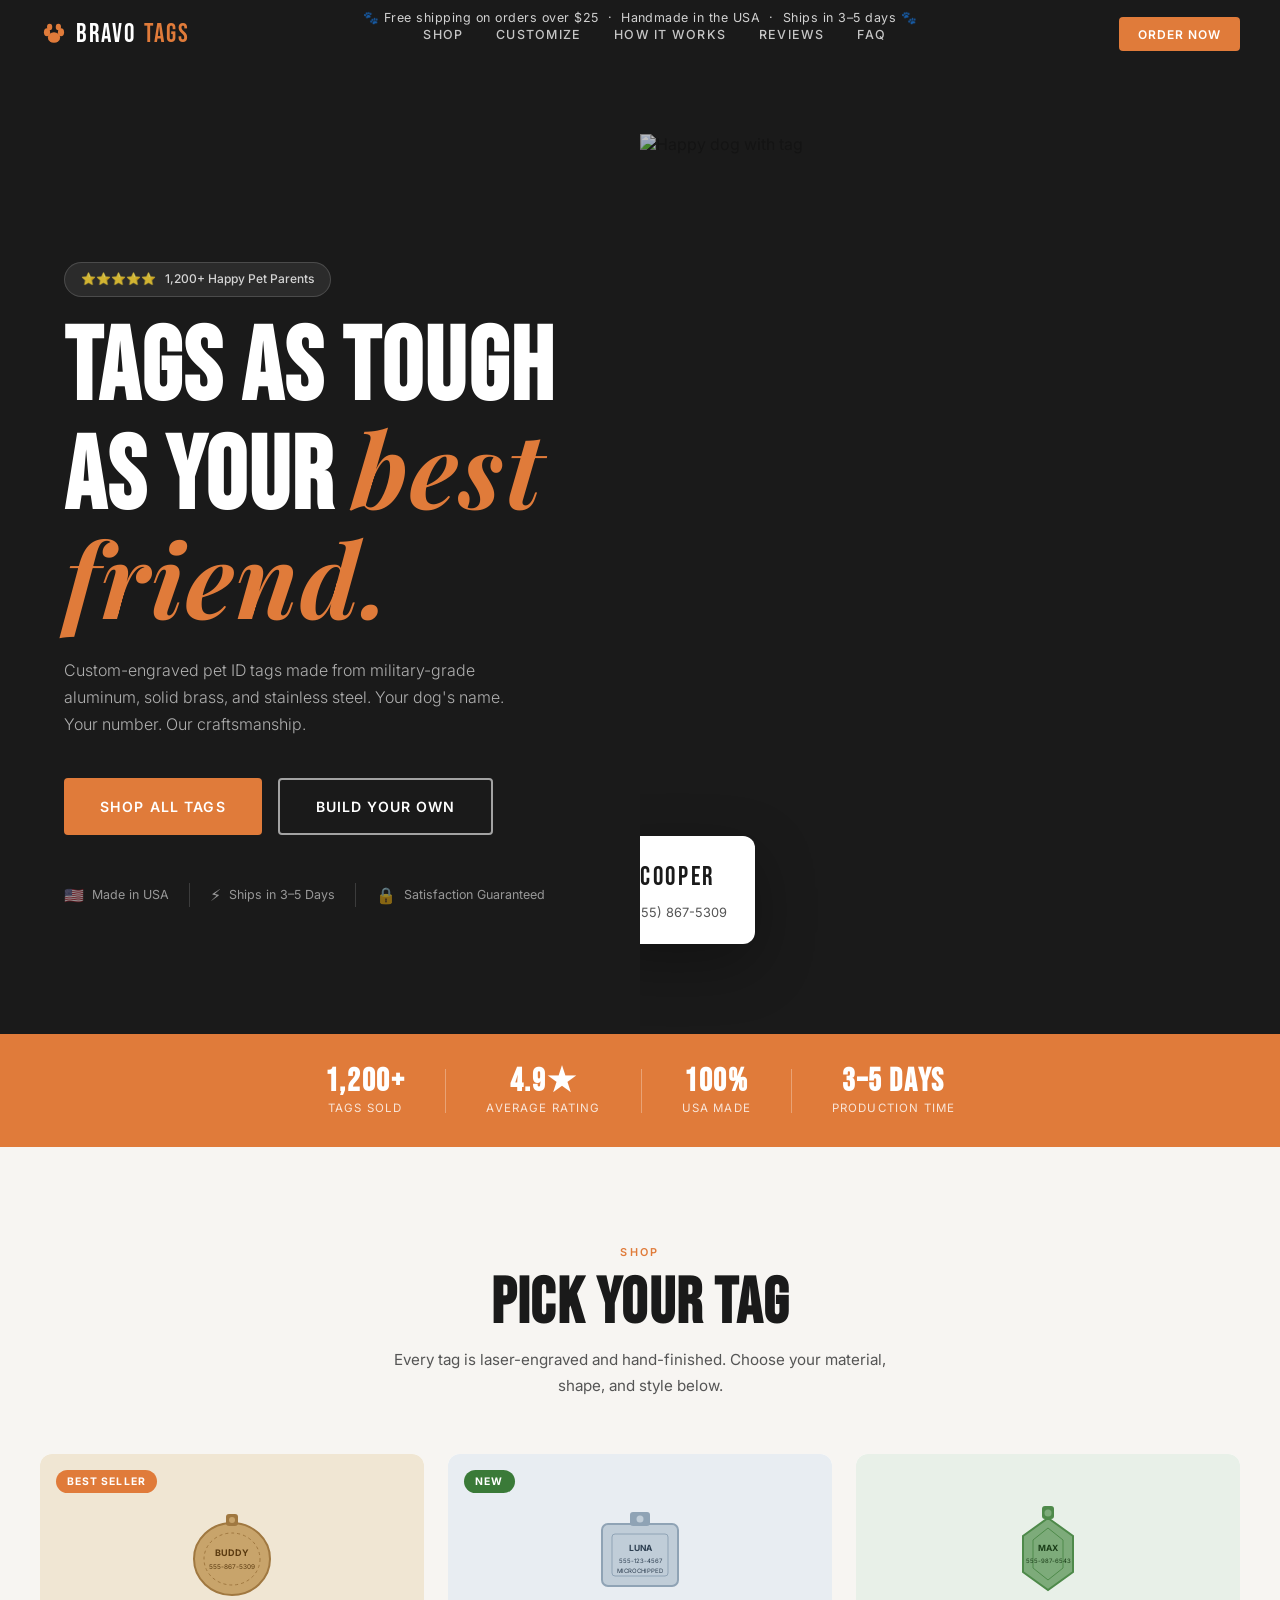
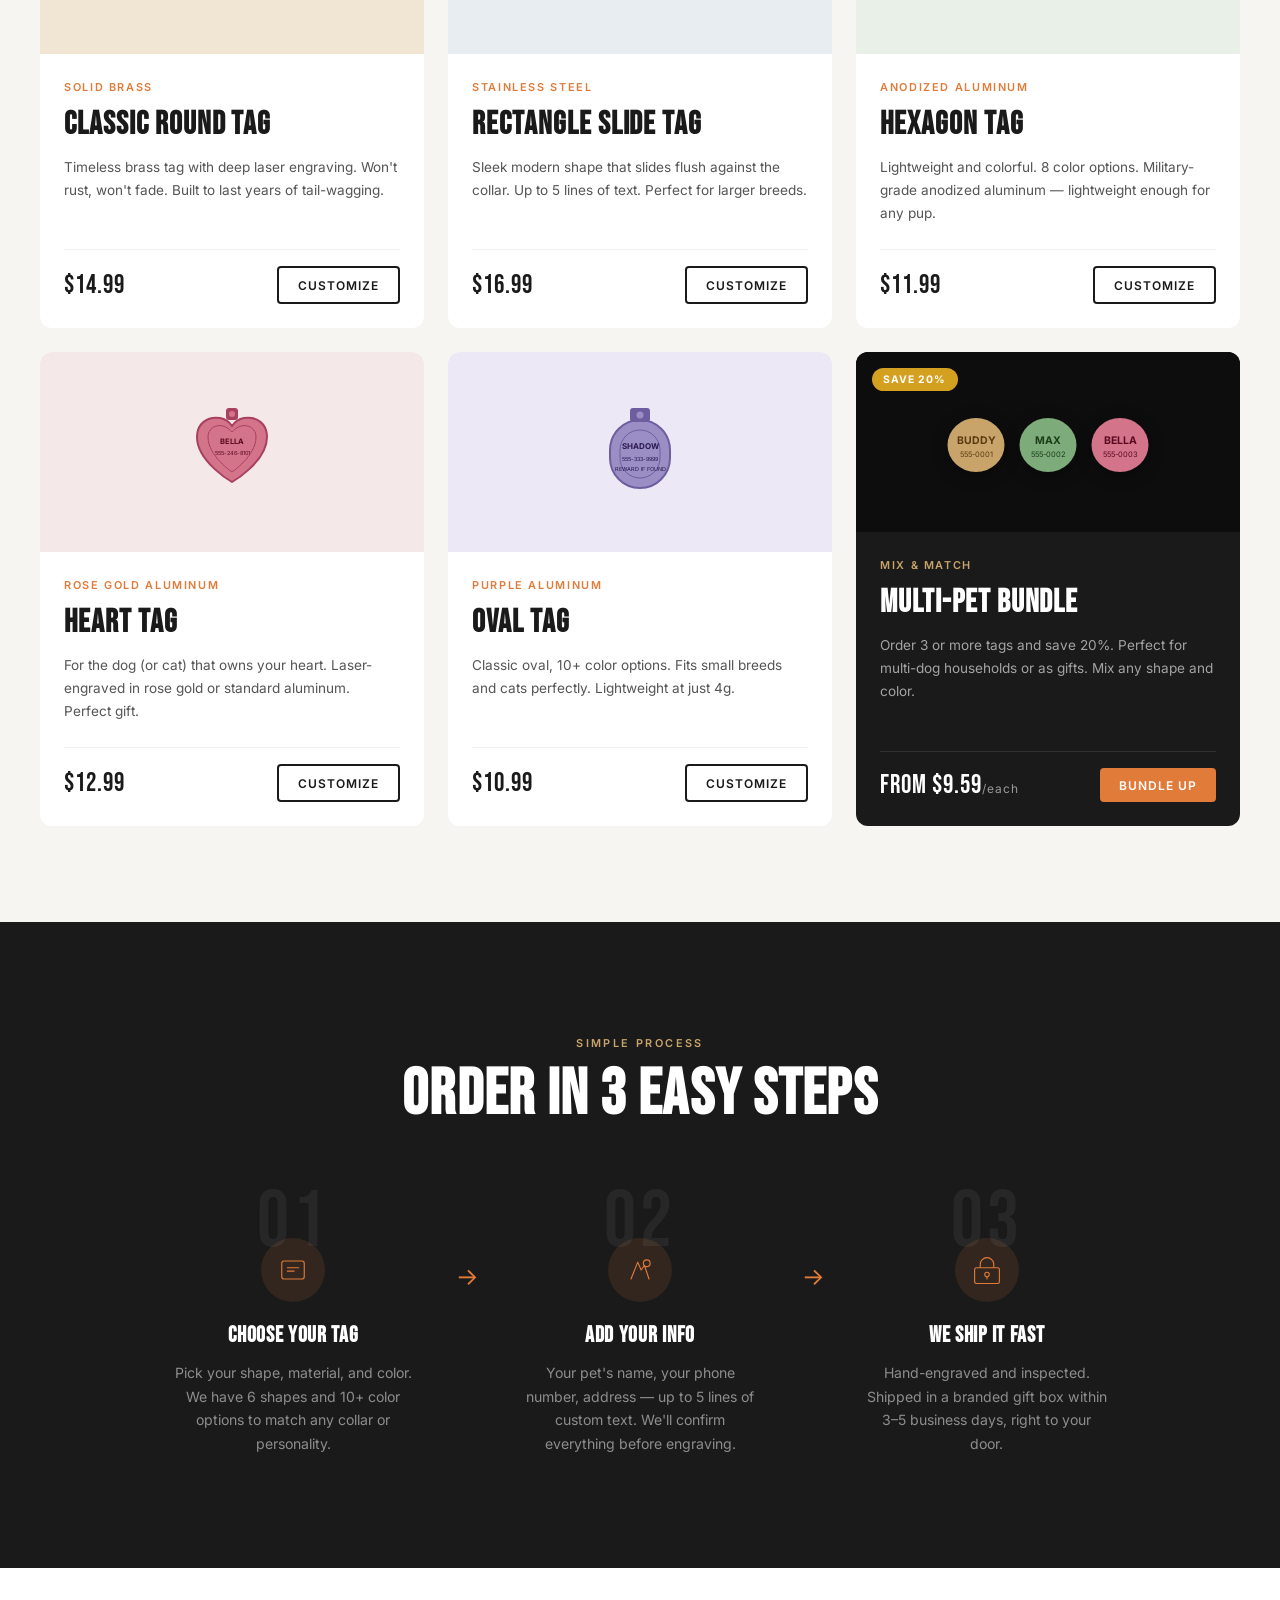
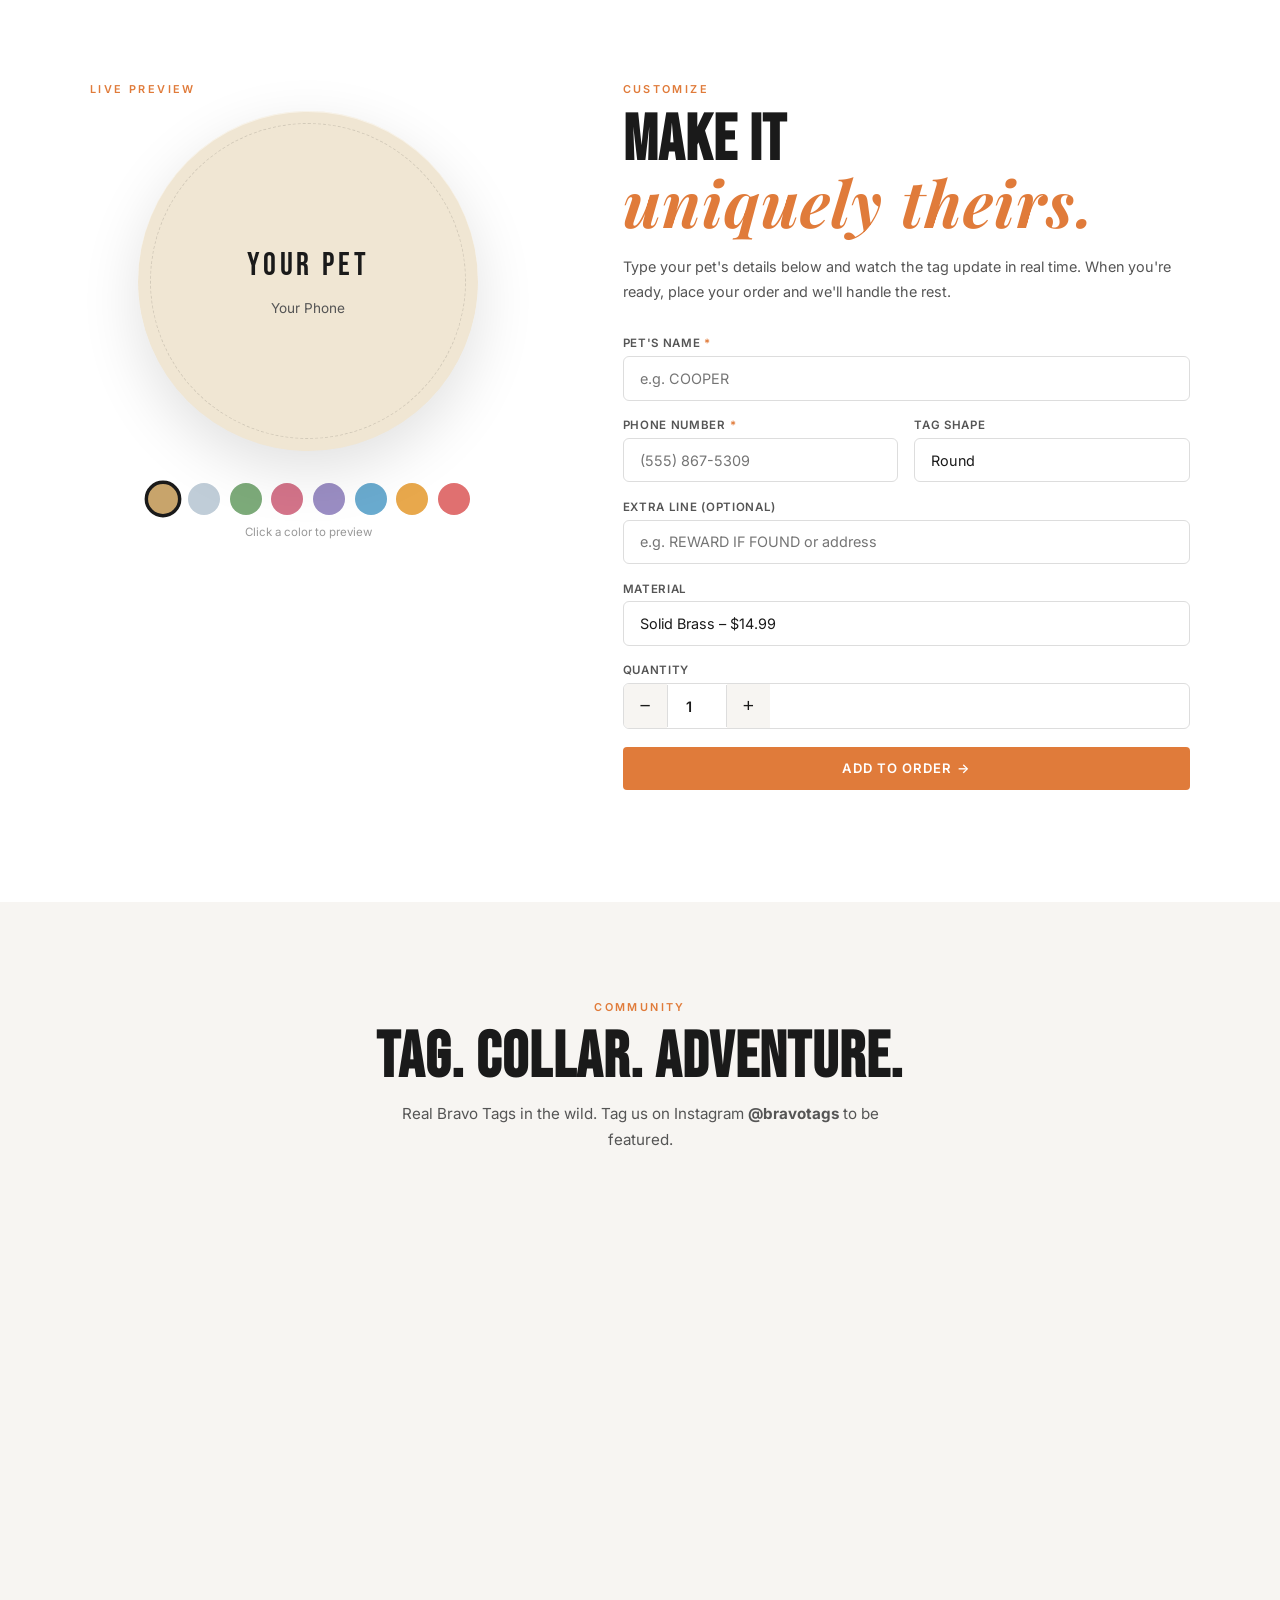
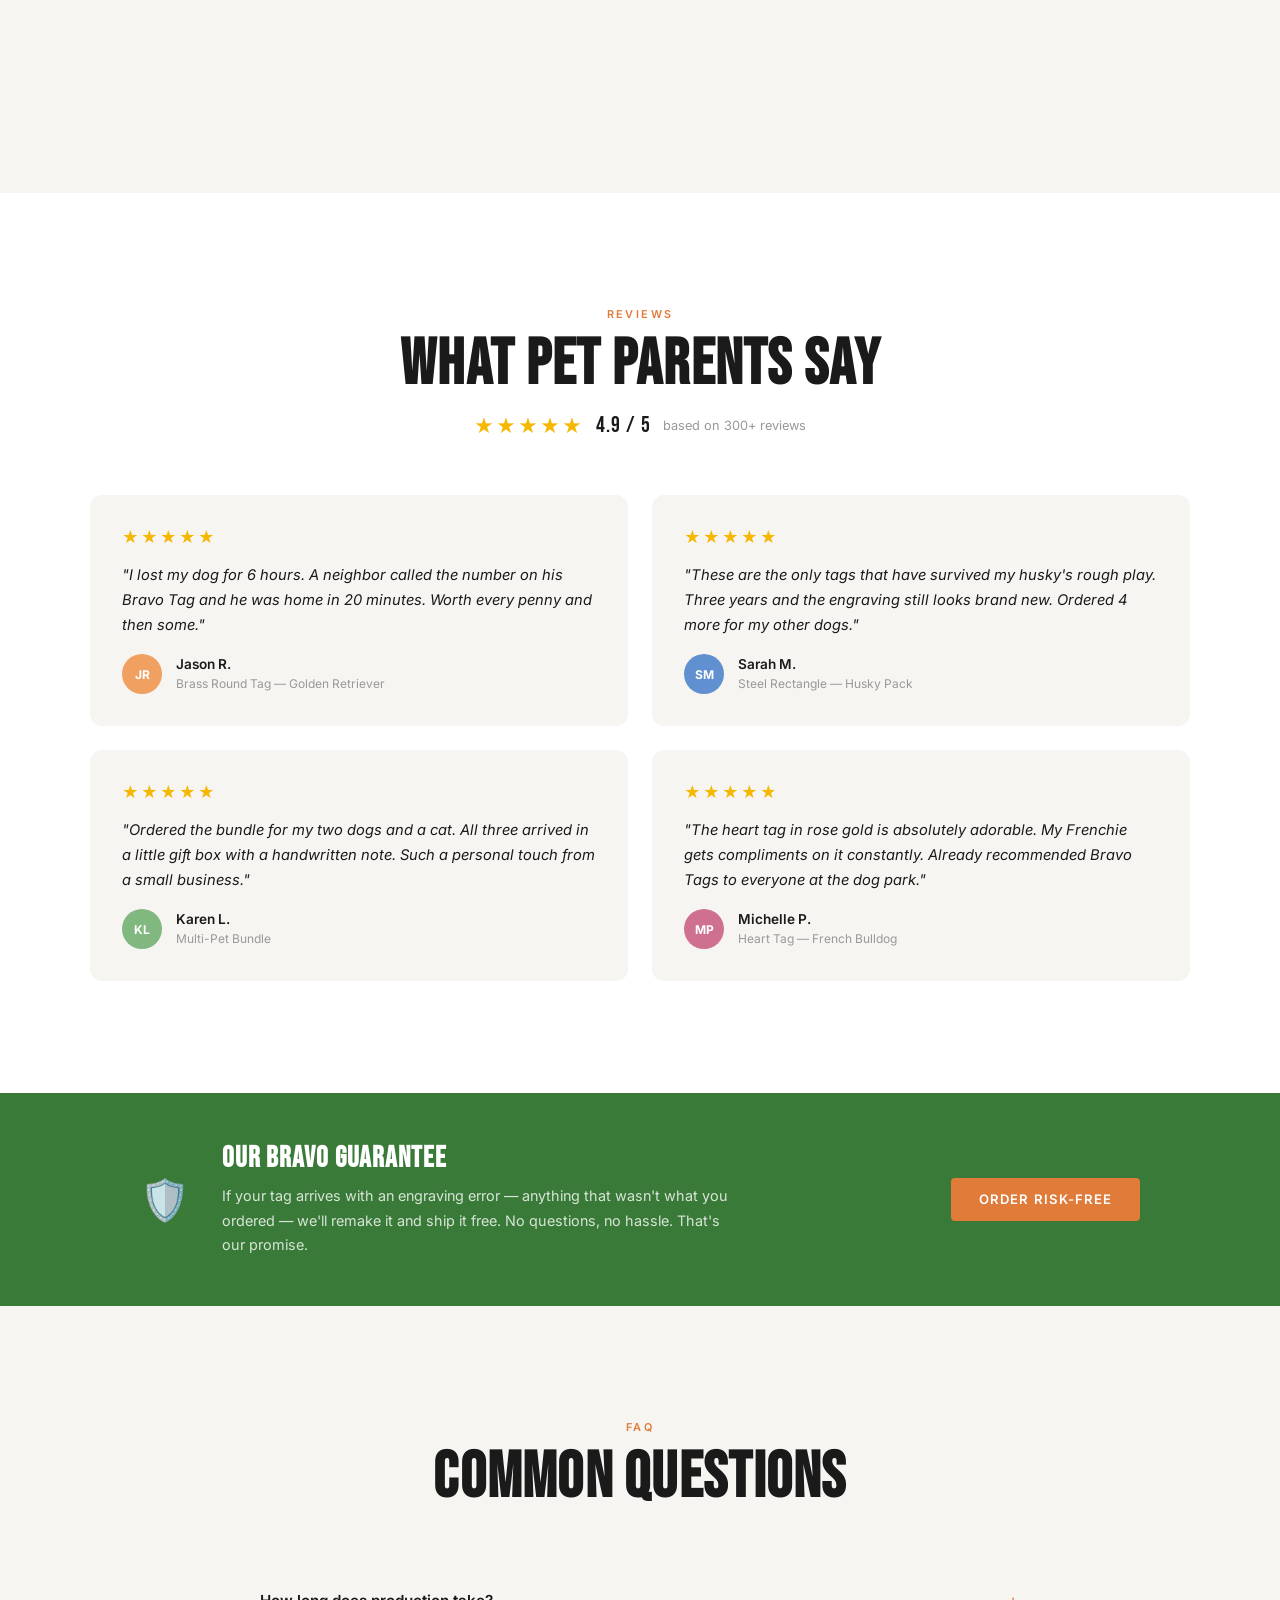
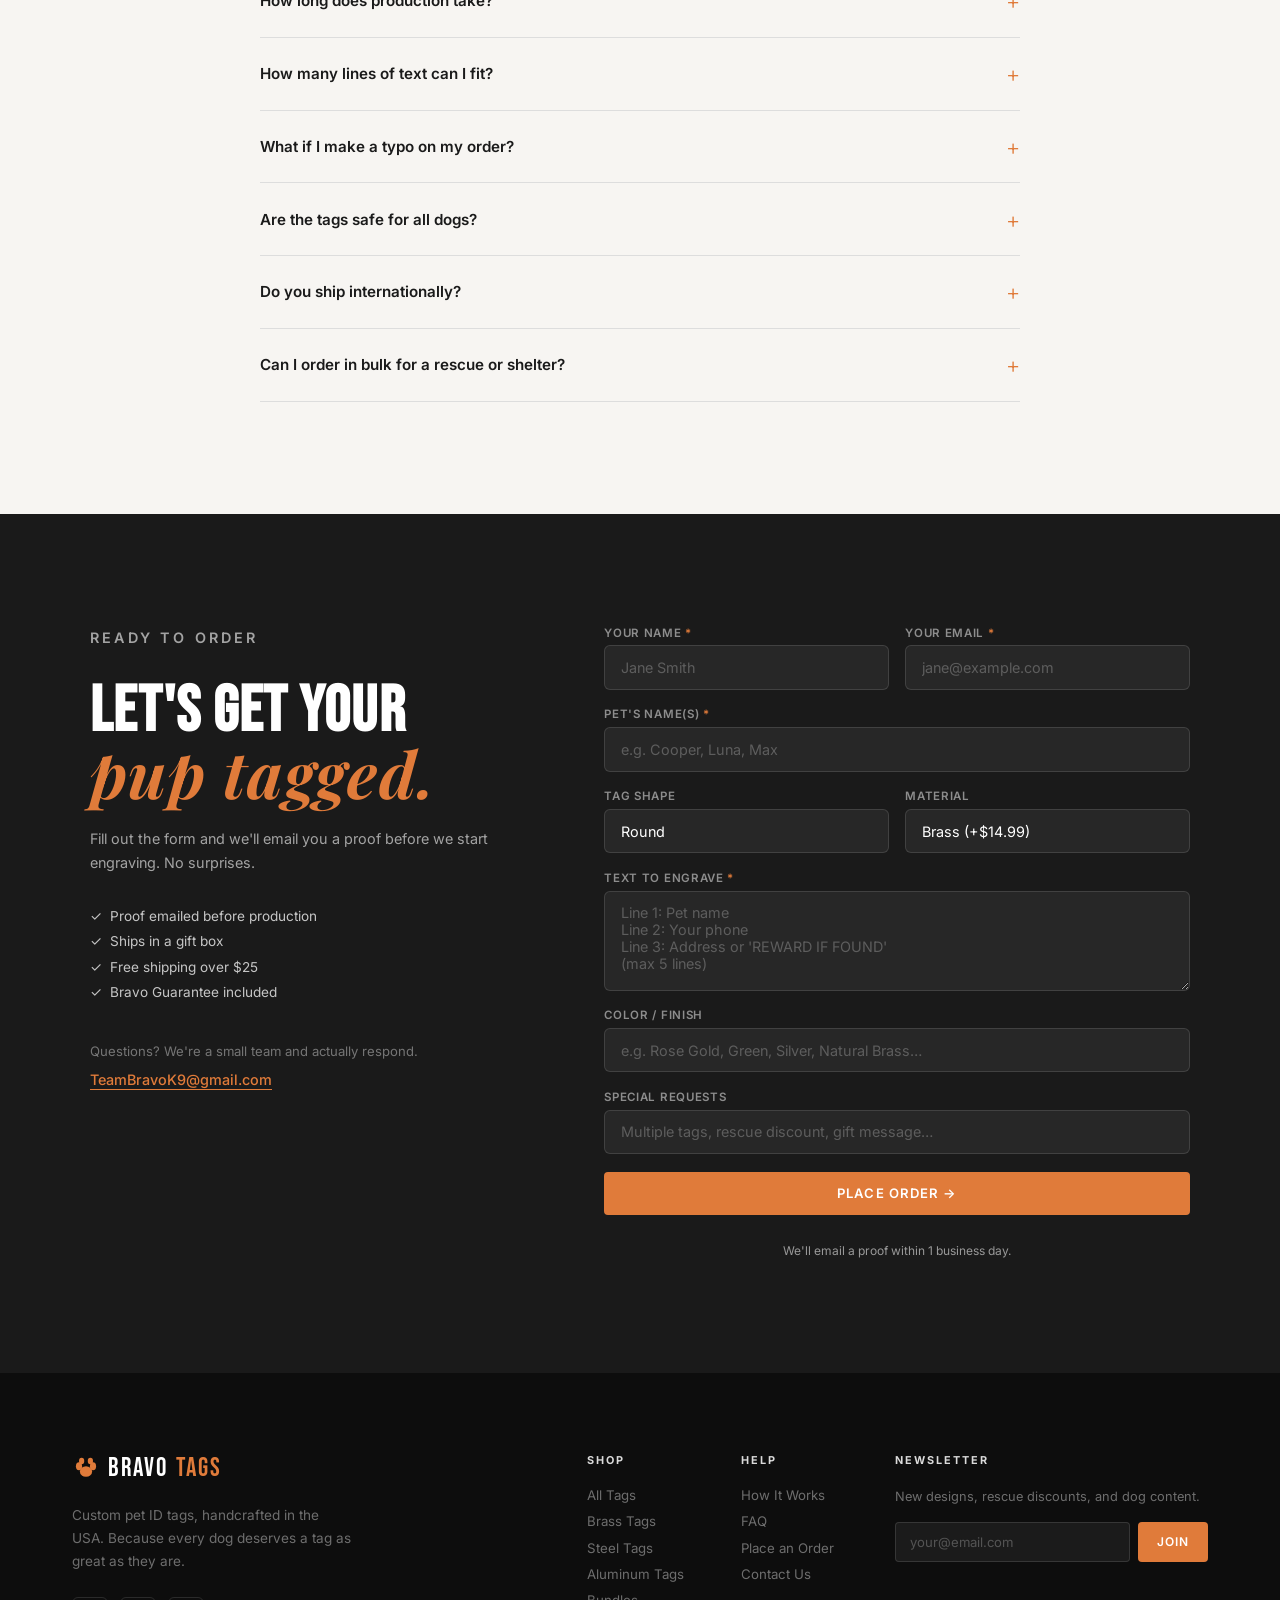
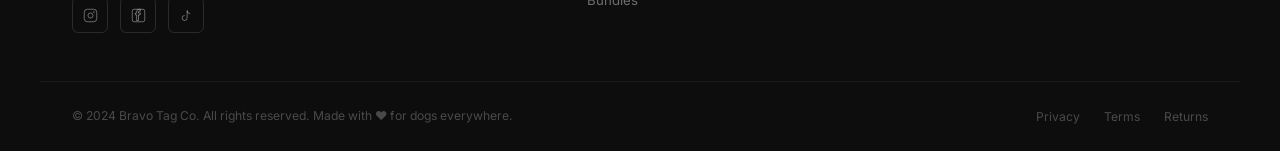
==== bravotags/index.html @ 4a8971dd "feat: add Bravo Tags redesigned website Modern, conversion-focused pet ID tag shop website built fro" ====
<!DOCTYPE html>
<html lang="en">
<head>
  <meta charset="UTF-8" />
  <meta name="viewport" content="width=device-width, initial-scale=1.0" />
  <title>Bravo Tags – Custom Pet ID Tags, Handcrafted in the USA</title>
  <meta name="description" content="Custom engraved pet ID tags for dogs and cats. Military-grade aluminum, brass, and stainless steel. Fast turnaround. Made in the USA." />
  <link rel="preconnect" href="https://fonts.googleapis.com" />
  <link rel="preconnect" href="https://fonts.gstatic.com" crossorigin />
  <link href="https://fonts.googleapis.com/css2?family=Bebas+Neue&family=Inter:wght@300;400;500;600&family=Playfair+Display:ital@1&display=swap" rel="stylesheet" />
  <link rel="stylesheet" href="style.css" />
</head>
<body>

  <!-- PROMO BAR -->
  <div class="promo-bar">
    <span>🐾</span> Free shipping on orders over $25 &nbsp;·&nbsp; Handmade in the USA &nbsp;·&nbsp; Ships in 3–5 days
    <span>🐾</span>
  </div>

  <!-- HEADER -->
  <header id="header">
    <div class="header-inner">
      <button class="burger" id="burger" aria-label="Open menu">
        <span></span><span></span><span></span>
      </button>
      <a href="#" class="logo">
        <svg class="logo-paw" viewBox="0 0 32 32" fill="none" xmlns="http://www.w3.org/2000/svg">
          <ellipse cx="16" cy="20" rx="7" ry="6" fill="currentColor"/>
          <ellipse cx="8" cy="14" rx="3.5" ry="4.5" fill="currentColor"/>
          <ellipse cx="24" cy="14" rx="3.5" ry="4.5" fill="currentColor"/>
          <ellipse cx="11" cy="8" rx="3" ry="3.8" fill="currentColor"/>
          <ellipse cx="21" cy="8" rx="3" ry="3.8" fill="currentColor"/>
        </svg>
        BRAVO<span>TAGS</span>
      </a>
      <nav class="desktop-nav">
        <a href="#products">Shop</a>
        <a href="#custom">Customize</a>
        <a href="#how">How It Works</a>
        <a href="#reviews">Reviews</a>
        <a href="#faq">FAQ</a>
      </nav>
      <a href="#order" class="btn btn-sm btn-accent">Order Now</a>
    </div>
    <div class="mobile-menu" id="mobileMenu">
      <a href="#products">Shop</a>
      <a href="#custom">Customize</a>
      <a href="#how">How It Works</a>
      <a href="#reviews">Reviews</a>
      <a href="#faq">FAQ</a>
      <a href="#order" class="btn btn-accent" style="margin-top:1rem;justify-content:center;">Order Now</a>
    </div>
  </header>

  <!-- HERO -->
  <section class="hero" id="home">
    <div class="hero-content">
      <p class="hero-badge">⭐⭐⭐⭐⭐ &nbsp; 1,200+ Happy Pet Parents</p>
      <h1>Tags as tough<br />as your <em>best friend.</em></h1>
      <p class="hero-sub">Custom-engraved pet ID tags made from military-grade aluminum, solid brass, and stainless steel. Your dog's name. Your number. Our craftsmanship.</p>
      <div class="hero-actions">
        <a href="#products" class="btn btn-accent btn-lg">Shop All Tags</a>
        <a href="#custom" class="btn btn-ghost btn-lg">Build Your Own</a>
      </div>
      <div class="hero-trust">
        <div class="trust-item"><span class="trust-icon">🇺🇸</span> Made in USA</div>
        <div class="trust-divider"></div>
        <div class="trust-item"><span class="trust-icon">⚡</span> Ships in 3–5 Days</div>
        <div class="trust-divider"></div>
        <div class="trust-item"><span class="trust-icon">🔒</span> Satisfaction Guaranteed</div>
      </div>
    </div>
    <div class="hero-visual">
      <div class="hero-img-wrap">
        <img src="https://images.unsplash.com/photo-1587300003388-59208cc962cb?w=900&q=85" alt="Happy dog with tag" />
        <div class="hero-tag-badge">
          <div class="tag-shape">
            <p class="tag-name">COOPER</p>
            <p class="tag-num">(555) 867-5309</p>
          </div>
        </div>
      </div>
    </div>
  </section>

  <!-- SOCIAL PROOF STRIP -->
  <section class="proof-strip">
    <div class="proof-inner">
      <div class="proof-item">
        <strong>1,200+</strong><span>Tags Sold</span>
      </div>
      <div class="proof-div"></div>
      <div class="proof-item">
        <strong>4.9★</strong><span>Average Rating</span>
      </div>
      <div class="proof-div"></div>
      <div class="proof-item">
        <strong>100%</strong><span>USA Made</span>
      </div>
      <div class="proof-div"></div>
      <div class="proof-item">
        <strong>3–5 Days</strong><span>Production Time</span>
      </div>
    </div>
  </section>

  <!-- PRODUCTS -->
  <section class="products" id="products">
    <div class="section-head">
      <p class="label">Shop</p>
      <h2>Pick Your Tag</h2>
      <p class="section-sub">Every tag is laser-engraved and hand-finished. Choose your material, shape, and style below.</p>
    </div>
    <div class="products-grid">

      <div class="product-card">
        <div class="product-badge">Best Seller</div>
        <div class="product-img" style="background:#f0e6d3;">
          <svg viewBox="0 0 120 120" fill="none" xmlns="http://www.w3.org/2000/svg">
            <ellipse cx="60" cy="65" rx="38" ry="36" fill="#c8a46b" stroke="#a07840" stroke-width="2"/>
            <ellipse cx="60" cy="65" rx="28" ry="26" fill="none" stroke="#a07840" stroke-width="1" stroke-dasharray="3 3"/>
            <rect x="54" y="20" width="12" height="12" rx="3" fill="#a07840"/>
            <circle cx="60" cy="26" r="3" fill="#c8a46b"/>
            <text x="60" y="62" text-anchor="middle" fill="#5a3a10" font-size="9" font-weight="bold" font-family="Inter,sans-serif">BUDDY</text>
            <text x="60" y="75" text-anchor="middle" fill="#5a3a10" font-size="6.5" font-family="Inter,sans-serif">555-867-5309</text>
          </svg>
        </div>
        <div class="product-body">
          <p class="product-material">Solid Brass</p>
          <h3>Classic Round Tag</h3>
          <p class="product-desc">Timeless brass tag with deep laser engraving. Won't rust, won't fade. Built to last years of tail-wagging.</p>
          <div class="product-footer">
            <span class="product-price">$14.99</span>
            <a href="#order" class="btn btn-outline btn-sm">Customize</a>
          </div>
        </div>
      </div>

      <div class="product-card">
        <div class="product-badge product-badge--new">New</div>
        <div class="product-img" style="background:#e8edf2;">
          <svg viewBox="0 0 120 120" fill="none" xmlns="http://www.w3.org/2000/svg">
            <rect x="22" y="30" width="76" height="62" rx="6" fill="#c0cdd8" stroke="#8fa3b5" stroke-width="2"/>
            <rect x="32" y="40" width="56" height="42" rx="3" fill="none" stroke="#8fa3b5" stroke-width="1"/>
            <rect x="50" y="18" width="20" height="14" rx="3" fill="#8fa3b5"/>
            <circle cx="60" cy="25" r="3.5" fill="#c0cdd8"/>
            <text x="60" y="57" text-anchor="middle" fill="#2c3e50" font-size="8.5" font-weight="bold" font-family="Inter,sans-serif">LUNA</text>
            <text x="60" y="69" text-anchor="middle" fill="#2c3e50" font-size="6" font-family="Inter,sans-serif">555-123-4567</text>
            <text x="60" y="79" text-anchor="middle" fill="#2c3e50" font-size="6" font-family="Inter,sans-serif">MICROCHIPPED</text>
          </svg>
        </div>
        <div class="product-body">
          <p class="product-material">Stainless Steel</p>
          <h3>Rectangle Slide Tag</h3>
          <p class="product-desc">Sleek modern shape that slides flush against the collar. Up to 5 lines of text. Perfect for larger breeds.</p>
          <div class="product-footer">
            <span class="product-price">$16.99</span>
            <a href="#order" class="btn btn-outline btn-sm">Customize</a>
          </div>
        </div>
      </div>

      <div class="product-card">
        <div class="product-img" style="background:#e8f0e8;">
          <svg viewBox="0 0 120 120" fill="none" xmlns="http://www.w3.org/2000/svg">
            <polygon points="60,24 85,42 85,78 60,96 35,78 35,42" fill="#7dab7a" stroke="#4e8a4a" stroke-width="2"/>
            <polygon points="60,34 75,46 75,74 60,86 45,74 45,46" fill="none" stroke="#4e8a4a" stroke-width="1"/>
            <rect x="54" y="12" width="12" height="13" rx="3" fill="#4e8a4a"/>
            <circle cx="60" cy="19" r="3.5" fill="#7dab7a"/>
            <text x="60" y="57" text-anchor="middle" fill="#1a3d18" font-size="8.5" font-weight="bold" font-family="Inter,sans-serif">MAX</text>
            <text x="60" y="69" text-anchor="middle" fill="#1a3d18" font-size="6" font-family="Inter,sans-serif">555-987-6543</text>
          </svg>
        </div>
        <div class="product-body">
          <p class="product-material">Anodized Aluminum</p>
          <h3>Hexagon Tag</h3>
          <p class="product-desc">Lightweight and colorful. 8 color options. Military-grade anodized aluminum — lightweight enough for any pup.</p>
          <div class="product-footer">
            <span class="product-price">$11.99</span>
            <a href="#order" class="btn btn-outline btn-sm">Customize</a>
          </div>
        </div>
      </div>

      <div class="product-card">
        <div class="product-img" style="background:#f5e8e8;">
          <svg viewBox="0 0 120 120" fill="none" xmlns="http://www.w3.org/2000/svg">
            <path d="M60 90 C60 90 25 70 25 45 C25 32 35 24 48 26 C54 27 58 31 60 34 C62 31 66 27 72 26 C85 24 95 32 95 45 C95 70 60 90 60 90Z" fill="#d4748a" stroke="#a84060" stroke-width="2"/>
            <path d="M60 80 C60 80 36 64 36 45 C36 37 43 32 51 34 C55 35 58 38 60 40 C62 38 65 35 69 34 C77 32 84 37 84 45 C84 64 60 80 60 80Z" fill="none" stroke="#a84060" stroke-width="1"/>
            <rect x="54" y="16" width="12" height="12" rx="3" fill="#a84060"/>
            <circle cx="60" cy="22" r="3" fill="#d4748a"/>
            <text x="60" y="52" text-anchor="middle" fill="#5a0a20" font-size="7.5" font-weight="bold" font-family="Inter,sans-serif">BELLA</text>
            <text x="60" y="63" text-anchor="middle" fill="#5a0a20" font-size="5.5" font-family="Inter,sans-serif">555-246-8101</text>
          </svg>
        </div>
        <div class="product-body">
          <p class="product-material">Rose Gold Aluminum</p>
          <h3>Heart Tag</h3>
          <p class="product-desc">For the dog (or cat) that owns your heart. Laser-engraved in rose gold or standard aluminum. Perfect gift.</p>
          <div class="product-footer">
            <span class="product-price">$12.99</span>
            <a href="#order" class="btn btn-outline btn-sm">Customize</a>
          </div>
        </div>
      </div>

      <div class="product-card">
        <div class="product-img" style="background:#ece8f5;">
          <svg viewBox="0 0 120 120" fill="none" xmlns="http://www.w3.org/2000/svg">
            <rect x="30" y="28" width="60" height="68" rx="30" fill="#9b8ec4" stroke="#6e5ea0" stroke-width="2"/>
            <rect x="40" y="38" width="40" height="48" rx="20" fill="none" stroke="#6e5ea0" stroke-width="1"/>
            <rect x="50" y="16" width="20" height="14" rx="3" fill="#6e5ea0"/>
            <circle cx="60" cy="23" r="3.5" fill="#9b8ec4"/>
            <text x="60" y="57" text-anchor="middle" fill="#2a1a50" font-size="8" font-weight="bold" font-family="Inter,sans-serif">SHADOW</text>
            <text x="60" y="69" text-anchor="middle" fill="#2a1a50" font-size="5.5" font-family="Inter,sans-serif">555-333-9999</text>
            <text x="60" y="79" text-anchor="middle" fill="#2a1a50" font-size="5.5" font-family="Inter,sans-serif">REWARD IF FOUND</text>
          </svg>
        </div>
        <div class="product-body">
          <p class="product-material">Purple Aluminum</p>
          <h3>Oval Tag</h3>
          <p class="product-desc">Classic oval, 10+ color options. Fits small breeds and cats perfectly. Lightweight at just 4g.</p>
          <div class="product-footer">
            <span class="product-price">$10.99</span>
            <a href="#order" class="btn btn-outline btn-sm">Customize</a>
          </div>
        </div>
      </div>

      <div class="product-card product-card--bundle">
        <div class="product-badge product-badge--deal">Save 20%</div>
        <div class="product-img product-img--bundle" style="background:#0d0d0d;">
          <div class="bundle-tags">
            <svg viewBox="0 0 60 60" fill="none"><ellipse cx="30" cy="32" rx="19" ry="18" fill="#c8a46b"/><text x="30" y="31" text-anchor="middle" fill="#5a3a10" font-size="7" font-weight="bold" font-family="Inter">BUDDY</text><text x="30" y="40" text-anchor="middle" fill="#5a3a10" font-size="5" font-family="Inter">555-0001</text></svg>
            <svg viewBox="0 0 60 60" fill="none"><ellipse cx="30" cy="32" rx="19" ry="18" fill="#7dab7a"/><text x="30" y="31" text-anchor="middle" fill="#1a3d18" font-size="7" font-weight="bold" font-family="Inter">MAX</text><text x="30" y="40" text-anchor="middle" fill="#1a3d18" font-size="5" font-family="Inter">555-0002</text></svg>
            <svg viewBox="0 0 60 60" fill="none"><ellipse cx="30" cy="32" rx="19" ry="18" fill="#d4748a"/><text x="30" y="31" text-anchor="middle" fill="#5a0a20" font-size="7" font-weight="bold" font-family="Inter">BELLA</text><text x="30" y="40" text-anchor="middle" fill="#5a0a20" font-size="5" font-family="Inter">555-0003</text></svg>
          </div>
        </div>
        <div class="product-body">
          <p class="product-material">Mix &amp; Match</p>
          <h3>Multi-Pet Bundle</h3>
          <p class="product-desc">Order 3 or more tags and save 20%. Perfect for multi-dog households or as gifts. Mix any shape and color.</p>
          <div class="product-footer">
            <span class="product-price">From $9.59<span class="price-each">/each</span></span>
            <a href="#order" class="btn btn-accent btn-sm">Bundle Up</a>
          </div>
        </div>
      </div>

    </div>
  </section>

  <!-- HOW IT WORKS -->
  <section class="how" id="how">
    <div class="section-head section-head--dark">
      <p class="label label--gold">Simple Process</p>
      <h2>Order in 3 easy steps</h2>
    </div>
    <div class="how-steps">
      <div class="how-step">
        <div class="step-num">01</div>
        <div class="step-icon">
          <svg viewBox="0 0 64 64" fill="none"><rect x="12" y="16" width="40" height="32" rx="4" stroke="currentColor" stroke-width="2"/><path d="M22 28h20M22 34h12" stroke="currentColor" stroke-width="2" stroke-linecap="round"/></svg>
        </div>
        <h3>Choose Your Tag</h3>
        <p>Pick your shape, material, and color. We have 6 shapes and 10+ color options to match any collar or personality.</p>
      </div>
      <div class="how-arrow">→</div>
      <div class="how-step">
        <div class="step-num">02</div>
        <div class="step-icon">
          <svg viewBox="0 0 64 64" fill="none"><path d="M16 48L28 18l6 14 6-8 8 24" stroke="currentColor" stroke-width="2" stroke-linecap="round" stroke-linejoin="round"/><circle cx="44" cy="20" r="6" stroke="currentColor" stroke-width="2"/></svg>
        </div>
        <h3>Add Your Info</h3>
        <p>Your pet's name, your phone number, address — up to 5 lines of custom text. We'll confirm everything before engraving.</p>
      </div>
      <div class="how-arrow">→</div>
      <div class="how-step">
        <div class="step-num">03</div>
        <div class="step-icon">
          <svg viewBox="0 0 64 64" fill="none"><rect x="10" y="28" width="44" height="28" rx="3" stroke="currentColor" stroke-width="2"/><path d="M20 28V22a12 12 0 0124 0v6" stroke="currentColor" stroke-width="2"/><circle cx="32" cy="40" r="4" stroke="currentColor" stroke-width="2"/><path d="M32 44v4" stroke="currentColor" stroke-width="2" stroke-linecap="round"/></svg>
        </div>
        <h3>We Ship It Fast</h3>
        <p>Hand-engraved and inspected. Shipped in a branded gift box within 3–5 business days, right to your door.</p>
      </div>
    </div>
  </section>

  <!-- CUSTOMIZER -->
  <section class="custom" id="custom">
    <div class="custom-inner">
      <div class="custom-left">
        <p class="label">Live Preview</p>
        <div class="tag-preview" id="tagPreview">
          <div class="preview-tag" id="previewTag">
            <p id="previewLine1" class="preview-name">YOUR PET</p>
            <p id="previewLine2" class="preview-phone">Your Phone</p>
            <p id="previewLine3" class="preview-extra"></p>
          </div>
        </div>
        <div class="color-swatches">
          <button class="swatch active" data-color="#c8a46b" data-bg="#f0e6d3" style="background:#c8a46b" title="Brass"></button>
          <button class="swatch" data-color="#c0cdd8" data-bg="#e8edf2" style="background:#c0cdd8" title="Silver"></button>
          <button class="swatch" data-color="#7dab7a" data-bg="#e8f0e8" style="background:#7dab7a" title="Green"></button>
          <button class="swatch" data-color="#d4748a" data-bg="#f5e8e8" style="background:#d4748a" title="Rose"></button>
          <button class="swatch" data-color="#9b8ec4" data-bg="#ece8f5" style="background:#9b8ec4" title="Purple"></button>
          <button class="swatch" data-color="#6aabcf" data-bg="#e4f0f8" style="background:#6aabcf" title="Blue"></button>
          <button class="swatch" data-color="#e8a84c" data-bg="#faf0dc" style="background:#e8a84c" title="Gold"></button>
          <button class="swatch" data-color="#e07070" data-bg="#fce8e8" style="background:#e07070" title="Red"></button>
        </div>
        <p class="swatch-hint">Click a color to preview</p>
      </div>
      <div class="custom-right">
        <p class="label">Customize</p>
        <h2>Make it<br /><em>uniquely theirs.</em></h2>
        <p class="custom-sub">Type your pet's details below and watch the tag update in real time. When you're ready, place your order and we'll handle the rest.</p>
        <form class="custom-form" id="customForm">
          <div class="form-group">
            <label for="c-name">Pet's Name <span class="req">*</span></label>
            <input type="text" id="c-name" maxlength="14" placeholder="e.g. COOPER" />
          </div>
          <div class="form-row">
            <div class="form-group">
              <label for="c-phone">Phone Number <span class="req">*</span></label>
              <input type="text" id="c-phone" maxlength="16" placeholder="(555) 867-5309" />
            </div>
            <div class="form-group">
              <label for="c-shape">Tag Shape</label>
              <select id="c-shape">
                <option value="round">Round</option>
                <option value="rect">Rectangle</option>
                <option value="hex">Hexagon</option>
                <option value="heart">Heart</option>
                <option value="oval">Oval</option>
              </select>
            </div>
          </div>
          <div class="form-group">
            <label for="c-line3">Extra Line (optional)</label>
            <input type="text" id="c-line3" maxlength="18" placeholder="e.g. REWARD IF FOUND or address" />
          </div>
          <div class="form-group">
            <label for="c-material">Material</label>
            <select id="c-material">
              <option value="brass">Solid Brass – $14.99</option>
              <option value="steel">Stainless Steel – $16.99</option>
              <option value="alum">Anodized Aluminum – $11.99</option>
            </select>
          </div>
          <div class="form-group">
            <label for="c-qty">Quantity</label>
            <div class="qty-control">
              <button type="button" class="qty-btn" id="qtyMinus">−</button>
              <input type="number" id="c-qty" value="1" min="1" max="20" readonly />
              <button type="button" class="qty-btn" id="qtyPlus">+</button>
            </div>
          </div>
          <a href="#order" class="btn btn-accent btn-full" id="addToOrder">Add to Order →</a>
        </form>
      </div>
    </div>
  </section>

  <!-- GALLERY -->
  <section class="gallery">
    <div class="section-head">
      <p class="label">Community</p>
      <h2>Tag. Collar. Adventure.</h2>
      <p class="section-sub">Real Bravo Tags in the wild. Tag us on Instagram <strong>@bravotags</strong> to be featured.</p>
    </div>
    <div class="gallery-grid">
      <div class="gallery-item" style="background-image:url('https://images.unsplash.com/photo-1548199973-03cce0bbc87b?w=600&q=80')"></div>
      <div class="gallery-item" style="background-image:url('https://images.unsplash.com/photo-1561037404-61cd46aa615b?w=600&q=80')"></div>
      <div class="gallery-item" style="background-image:url('https://images.unsplash.com/photo-1588943211346-0908a1fb0b01?w=600&q=80')"></div>
      <div class="gallery-item" style="background-image:url('https://images.unsplash.com/photo-1583337130417-3346a1be7dee?w=600&q=80')"></div>
      <div class="gallery-item" style="background-image:url('https://images.unsplash.com/photo-1552053831-71594a27632d?w=600&q=80')"></div>
      <div class="gallery-item" style="background-image:url('https://images.unsplash.com/photo-1530281700549-e82e7bf110d6?w=600&q=80')"></div>
    </div>
  </section>

  <!-- REVIEWS -->
  <section class="reviews" id="reviews">
    <div class="section-head">
      <p class="label">Reviews</p>
      <h2>What pet parents say</h2>
      <div class="overall-rating">
        <span class="stars">★★★★★</span>
        <span class="rating-num">4.9 / 5</span>
        <span class="rating-count">based on 300+ reviews</span>
      </div>
    </div>
    <div class="reviews-grid">
      <div class="review-card">
        <div class="review-stars">★★★★★</div>
        <p class="review-text">"I lost my dog for 6 hours. A neighbor called the number on his Bravo Tag and he was home in 20 minutes. Worth every penny and then some."</p>
        <div class="review-author">
          <div class="avatar" style="background:#f0a060">JR</div>
          <div>
            <strong>Jason R.</strong>
            <span>Brass Round Tag — Golden Retriever</span>
          </div>
        </div>
      </div>
      <div class="review-card">
        <div class="review-stars">★★★★★</div>
        <p class="review-text">"These are the only tags that have survived my husky's rough play. Three years and the engraving still looks brand new. Ordered 4 more for my other dogs."</p>
        <div class="review-author">
          <div class="avatar" style="background:#6090d0">SM</div>
          <div>
            <strong>Sarah M.</strong>
            <span>Steel Rectangle — Husky Pack</span>
          </div>
        </div>
      </div>
      <div class="review-card">
        <div class="review-stars">★★★★★</div>
        <p class="review-text">"Ordered the bundle for my two dogs and a cat. All three arrived in a little gift box with a handwritten note. Such a personal touch from a small business."</p>
        <div class="review-author">
          <div class="avatar" style="background:#80b880">KL</div>
          <div>
            <strong>Karen L.</strong>
            <span>Multi-Pet Bundle</span>
          </div>
        </div>
      </div>
      <div class="review-card">
        <div class="review-stars">★★★★★</div>
        <p class="review-text">"The heart tag in rose gold is absolutely adorable. My Frenchie gets compliments on it constantly. Already recommended Bravo Tags to everyone at the dog park."</p>
        <div class="review-author">
          <div class="avatar" style="background:#d07090">MP</div>
          <div>
            <strong>Michelle P.</strong>
            <span>Heart Tag — French Bulldog</span>
          </div>
        </div>
      </div>
    </div>
  </section>

  <!-- GUARANTEE -->
  <section class="guarantee">
    <div class="guarantee-inner">
      <div class="guarantee-icon">🛡️</div>
      <div class="guarantee-text">
        <h3>Our Bravo Guarantee</h3>
        <p>If your tag arrives with an engraving error — anything that wasn't what you ordered — we'll remake it and ship it free. No questions, no hassle. That's our promise.</p>
      </div>
      <a href="#order" class="btn btn-accent">Order Risk-Free</a>
    </div>
  </section>

  <!-- FAQ -->
  <section class="faq" id="faq">
    <div class="section-head">
      <p class="label">FAQ</p>
      <h2>Common Questions</h2>
    </div>
    <div class="faq-list">
      <details class="faq-item">
        <summary>How long does production take?<span class="faq-icon">+</span></summary>
        <div class="faq-answer">Most orders ship within 3–5 business days. During peak seasons (holidays, back-to-school) allow an extra 1–2 days. We'll email you when your order ships with a tracking number.</div>
      </details>
      <details class="faq-item">
        <summary>How many lines of text can I fit?<span class="faq-icon">+</span></summary>
        <div class="faq-answer">It depends on the tag size and shape. Small oval and heart tags fit 2–3 lines. Round, hex, and rectangle tags can hold 4–5 lines. The customizer above will warn you if your text is too long.</div>
      </details>
      <details class="faq-item">
        <summary>What if I make a typo on my order?<span class="faq-icon">+</span></summary>
        <div class="faq-answer">We review every order before engraving. If something looks off we'll reach out to confirm. If a typo is on your end, contact us within 2 hours of placing your order and we can usually catch it before production starts.</div>
      </details>
      <details class="faq-item">
        <summary>Are the tags safe for all dogs?<span class="faq-icon">+</span></summary>
        <div class="faq-answer">Yes. All our materials are pet-safe and free of harmful coatings. Aluminum tags are our lightest option, great for small dogs, puppies, and cats. Brass and steel are heavier but virtually indestructible.</div>
      </details>
      <details class="faq-item">
        <summary>Do you ship internationally?<span class="faq-icon">+</span></summary>
        <div class="faq-answer">Currently we ship to the USA and Canada. International shipping is on our roadmap. Sign up for our newsletter to be notified when we expand.</div>
      </details>
      <details class="faq-item">
        <summary>Can I order in bulk for a rescue or shelter?<span class="faq-icon">+</span></summary>
        <div class="faq-answer">Absolutely — we love supporting rescues. Email us at TeamBravoK9@gmail.com with your order size and we'll set up a custom discount. Orders of 20+ tags get at least 25% off.</div>
      </details>
    </div>
  </section>

  <!-- ORDER FORM -->
  <section class="order" id="order">
    <div class="order-inner">
      <div class="order-left">
        <p class="label label--gold">Ready to Order</p>
        <h2>Let's get your<br /><em>pup tagged.</em></h2>
        <p>Fill out the form and we'll email you a proof before we start engraving. No surprises.</p>
        <div class="order-perks">
          <div class="perk">✓ &nbsp;Proof emailed before production</div>
          <div class="perk">✓ &nbsp;Ships in a gift box</div>
          <div class="perk">✓ &nbsp;Free shipping over $25</div>
          <div class="perk">✓ &nbsp;Bravo Guarantee included</div>
        </div>
        <div class="contact-block">
          <p>Questions? We're a small team and actually respond.</p>
          <a href="mailto:TeamBravoK9@gmail.com" class="contact-email">TeamBravoK9@gmail.com</a>
        </div>
      </div>
      <div class="order-right">
        <form class="order-form" onsubmit="submitOrder(event)">
          <div class="form-row">
            <div class="form-group">
              <label>Your Name <span class="req">*</span></label>
              <input type="text" placeholder="Jane Smith" required />
            </div>
            <div class="form-group">
              <label>Your Email <span class="req">*</span></label>
              <input type="email" placeholder="jane@example.com" required />
            </div>
          </div>
          <div class="form-group">
            <label>Pet's Name(s) <span class="req">*</span></label>
            <input type="text" placeholder="e.g. Cooper, Luna, Max" required />
          </div>
          <div class="form-row">
            <div class="form-group">
              <label>Tag Shape</label>
              <select>
                <option>Round</option>
                <option>Rectangle</option>
                <option>Hexagon</option>
                <option>Heart</option>
                <option>Oval</option>
              </select>
            </div>
            <div class="form-group">
              <label>Material</label>
              <select>
                <option>Brass (+$14.99)</option>
                <option>Stainless Steel (+$16.99)</option>
                <option>Aluminum (+$11.99)</option>
              </select>
            </div>
          </div>
          <div class="form-group">
            <label>Text to Engrave <span class="req">*</span></label>
            <textarea rows="4" placeholder="Line 1: Pet name&#10;Line 2: Your phone&#10;Line 3: Address or 'REWARD IF FOUND'&#10;(max 5 lines)" required></textarea>
          </div>
          <div class="form-group">
            <label>Color / Finish</label>
            <input type="text" placeholder="e.g. Rose Gold, Green, Silver, Natural Brass…" />
          </div>
          <div class="form-group">
            <label>Special Requests</label>
            <input type="text" placeholder="Multiple tags, rescue discount, gift message…" />
          </div>
          <button type="submit" class="btn btn-accent btn-full">Place Order →</button>
          <p class="form-note">We'll email a proof within 1 business day.</p>
        </form>
        <div class="order-success" id="orderSuccess" style="display:none">
          <div class="success-icon">🐾</div>
          <h3>Order received!</h3>
          <p>We'll send a proof to your email within 1 business day. If you have questions in the meantime, reach us at <a href="mailto:TeamBravoK9@gmail.com">TeamBravoK9@gmail.com</a>.</p>
        </div>
      </div>
    </div>
  </section>

  <!-- FOOTER -->
  <footer class="footer">
    <div class="footer-inner">
      <div class="footer-brand">
        <a href="#" class="logo logo--light">
          <svg class="logo-paw" viewBox="0 0 32 32" fill="none"><ellipse cx="16" cy="20" rx="7" ry="6" fill="currentColor"/><ellipse cx="8" cy="14" rx="3.5" ry="4.5" fill="currentColor"/><ellipse cx="24" cy="14" rx="3.5" ry="4.5" fill="currentColor"/><ellipse cx="11" cy="8" rx="3" ry="3.8" fill="currentColor"/><ellipse cx="21" cy="8" rx="3" ry="3.8" fill="currentColor"/></svg>
          BRAVO<span>TAGS</span>
        </a>
        <p>Custom pet ID tags, handcrafted in the USA. Because every dog deserves a tag as great as they are.</p>
        <div class="footer-social">
          <a href="#" aria-label="Instagram">
            <svg viewBox="0 0 24 24" fill="none" stroke="currentColor" stroke-width="1.5"><rect x="2" y="2" width="20" height="20" rx="5"/><circle cx="12" cy="12" r="4"/><circle cx="17.5" cy="6.5" r="0.5" fill="currentColor"/></svg>
          </a>
          <a href="#" aria-label="Facebook">
            <svg viewBox="0 0 24 24" fill="none" stroke="currentColor" stroke-width="1.5"><rect x="2" y="2" width="20" height="20" rx="3"/><path d="M15 2h-2a4 4 0 00-4 4v2H7v3h2v9h3v-9h2.5L15 8h-3V6a1 1 0 011-1h2V2z"/></svg>
          </a>
          <a href="#" aria-label="TikTok">
            <svg viewBox="0 0 24 24" fill="none" stroke="currentColor" stroke-width="1.5"><path d="M9 12a4 4 0 104 4V4a5 5 0 005 5"/></svg>
          </a>
        </div>
      </div>
      <div class="footer-cols">
        <div class="footer-col">
          <h4>Shop</h4>
          <a href="#products">All Tags</a>
          <a href="#products">Brass Tags</a>
          <a href="#products">Steel Tags</a>
          <a href="#products">Aluminum Tags</a>
          <a href="#products">Bundles</a>
        </div>
        <div class="footer-col">
          <h4>Help</h4>
          <a href="#how">How It Works</a>
          <a href="#faq">FAQ</a>
          <a href="#order">Place an Order</a>
          <a href="mailto:TeamBravoK9@gmail.com">Contact Us</a>
        </div>
        <div class="footer-col">
          <h4>Newsletter</h4>
          <p class="footer-newsletter-sub">New designs, rescue discounts, and dog content.</p>
          <form class="newsletter-form" onsubmit="subscribeNewsletter(event)">
            <input type="email" placeholder="your@email.com" required />
            <button type="submit" class="btn btn-accent btn-sm">Join</button>
          </form>
        </div>
      </div>
    </div>
    <div class="footer-bottom">
      <p>© 2024 Bravo Tag Co. All rights reserved. Made with ❤️ for dogs everywhere.</p>
      <div class="footer-legal">
        <a href="#">Privacy</a>
        <a href="#">Terms</a>
        <a href="#">Returns</a>
      </div>
    </div>
  </footer>

  <script src="app.js"></script>
</body>
</html>
---- bravotags/style.css ----
/* ── Reset & Base ── */
*, *::before, *::after { box-sizing: border-box; margin: 0; padding: 0; }

:root {
  --black:   #0d0d0d;
  --dark:    #1a1a1a;
  --mid:     #555;
  --muted:   #999;
  --light:   #f7f5f2;
  --white:   #ffffff;
  --accent:  #e07b3a;
  --accent2: #c8a46b;
  --gold:    #c8a46b;
  --green:   #3a7a38;

  --font-head: 'Bebas Neue', Impact, sans-serif;
  --font-body: 'Inter', system-ui, sans-serif;
  --font-serif: 'Playfair Display', Georgia, serif;

  --ease: cubic-bezier(0.22, 1, 0.36, 1);
  --nav-h: 68px;
  --radius: 12px;
}

html { scroll-behavior: smooth; }
body {
  font-family: var(--font-body);
  background: var(--white);
  color: var(--dark);
  -webkit-font-smoothing: antialiased;
  overflow-x: hidden;
}
img { display: block; max-width: 100%; }
a { text-decoration: none; color: inherit; }
p { line-height: 1.7; }

h1 { font-family: var(--font-head); font-size: clamp(3.5rem, 8vw, 7rem); line-height: 0.95; letter-spacing: 0.02em; text-transform: uppercase; }
h2 { font-family: var(--font-head); font-size: clamp(2.5rem, 5vw, 4.5rem); line-height: 0.95; letter-spacing: 0.02em; text-transform: uppercase; }
h3 { font-family: var(--font-head); font-size: clamp(1.4rem, 2.5vw, 2rem); letter-spacing: 0.03em; text-transform: uppercase; }
em { font-family: var(--font-serif); font-style: italic; color: var(--accent); text-transform: none; }

.label {
  font-size: 0.68rem;
  font-weight: 600;
  letter-spacing: 0.22em;
  text-transform: uppercase;
  color: var(--accent);
  margin-bottom: 0.75rem;
  display: block;
}
.label--gold { color: var(--gold); }

/* ── Buttons ── */
.btn {
  display: inline-flex;
  align-items: center;
  justify-content: center;
  gap: 0.5rem;
  padding: 0.85rem 1.75rem;
  font-family: var(--font-body);
  font-size: 0.82rem;
  font-weight: 600;
  letter-spacing: 0.08em;
  text-transform: uppercase;
  border: none;
  cursor: pointer;
  transition: all 0.25s var(--ease);
  border-radius: 4px;
}
.btn-lg { padding: 1.1rem 2.25rem; font-size: 0.88rem; }
.btn-sm { padding: 0.6rem 1.2rem; font-size: 0.75rem; }
.btn-full { width: 100%; }

.btn-accent { background: var(--accent); color: var(--white); }
.btn-accent:hover { background: #c96028; transform: translateY(-1px); box-shadow: 0 6px 20px rgba(224,123,58,0.35); }

.btn-ghost { background: transparent; color: var(--white); border: 2px solid rgba(255,255,255,0.6); }
.btn-ghost:hover { background: rgba(255,255,255,0.12); border-color: var(--white); }

.btn-outline { background: transparent; color: var(--dark); border: 2px solid var(--dark); }
.btn-outline:hover { background: var(--dark); color: var(--white); }

/* ── Section Helpers ── */
.section-head { text-align: center; padding: 0 1rem 3.5rem; }
.section-head--dark h2 { color: var(--white); }
.section-sub { color: var(--mid); font-size: 0.95rem; max-width: 520px; margin: 0.75rem auto 0; }
.req { color: var(--accent); }

/* ── Form Base ── */
.form-group { display: flex; flex-direction: column; gap: 0.35rem; }
.form-row { display: grid; grid-template-columns: 1fr 1fr; gap: 1rem; }
.form-group label { font-size: 0.72rem; font-weight: 600; letter-spacing: 0.06em; text-transform: uppercase; color: var(--mid); }
.form-group input,
.form-group select,
.form-group textarea {
  padding: 0.8rem 1rem;
  border: 1.5px solid #ddd;
  border-radius: 6px;
  font-family: var(--font-body);
  font-size: 0.9rem;
  color: var(--dark);
  background: var(--white);
  outline: none;
  transition: border-color 0.2s, box-shadow 0.2s;
  appearance: none;
}
.form-group input:focus,
.form-group select:focus,
.form-group textarea:focus {
  border-color: var(--accent);
  box-shadow: 0 0 0 3px rgba(224,123,58,0.12);
}
.form-group textarea { resize: vertical; min-height: 100px; }
.form-note { font-size: 0.75rem; color: var(--muted); text-align: center; margin-top: 0.5rem; }

/* ── Promo Bar ── */
.promo-bar {
  background: var(--dark);
  color: rgba(255,255,255,0.8);
  text-align: center;
  padding: 0.6rem 1rem;
  font-size: 0.78rem;
  letter-spacing: 0.04em;
}

/* ── Header ── */
#header {
  position: fixed;
  top: 0; left: 0; right: 0;
  z-index: 200;
  background: rgba(13,13,13,0.0);
  transition: background 0.4s var(--ease), box-shadow 0.4s;
}
#header.scrolled {
  background: rgba(13,13,13,0.97);
  backdrop-filter: blur(16px);
  box-shadow: 0 1px 0 rgba(255,255,255,0.06);
}
.header-inner {
  display: flex;
  align-items: center;
  justify-content: space-between;
  height: var(--nav-h);
  padding: 0 2.5rem;
  gap: 1.5rem;
}
.logo {
  display: flex;
  align-items: center;
  gap: 0.5rem;
  font-family: var(--font-head);
  font-size: 1.6rem;
  letter-spacing: 0.08em;
  color: var(--white);
  white-space: nowrap;
}
.logo span { color: var(--accent); }
.logo-paw { width: 28px; height: 28px; color: var(--accent); flex-shrink: 0; }
.desktop-nav { display: flex; align-items: center; gap: 0.25rem; }
.desktop-nav a {
  font-size: 0.78rem;
  font-weight: 500;
  letter-spacing: 0.1em;
  text-transform: uppercase;
  color: rgba(255,255,255,0.75);
  padding: 0.5rem 0.9rem;
  border-radius: 4px;
  transition: color 0.2s, background 0.2s;
}
.desktop-nav a:hover { color: var(--white); background: rgba(255,255,255,0.08); }
.burger { display: none; background: none; border: none; cursor: pointer; flex-direction: column; gap: 5px; padding: 4px; }
.burger span { display: block; width: 22px; height: 1.5px; background: var(--white); transition: all 0.3s; }
.mobile-menu {
  display: none;
  flex-direction: column;
  background: rgba(13,13,13,0.98);
  padding: 1rem 2rem 2rem;
  gap: 0;
  border-top: 1px solid rgba(255,255,255,0.07);
}
.mobile-menu.open { display: flex; }
.mobile-menu a {
  font-size: 0.85rem;
  font-weight: 500;
  letter-spacing: 0.1em;
  text-transform: uppercase;
  color: rgba(255,255,255,0.8);
  padding: 0.9rem 0;
  border-bottom: 1px solid rgba(255,255,255,0.07);
  transition: color 0.2s;
}
.mobile-menu a:hover { color: var(--accent); }

/* ── Hero ── */
.hero {
  min-height: 100vh;
  background: var(--dark);
  display: grid;
  grid-template-columns: 1fr 1fr;
  align-items: center;
  overflow: hidden;
  padding-top: calc(var(--nav-h) + 2rem);
}
.hero-content {
  padding: 4rem 3rem 4rem 5vw;
  color: var(--white);
  z-index: 1;
}
.hero-badge {
  display: inline-block;
  background: rgba(255,255,255,0.08);
  border: 1px solid rgba(255,255,255,0.15);
  border-radius: 100px;
  padding: 0.4rem 1rem;
  font-size: 0.75rem;
  font-weight: 500;
  color: rgba(255,255,255,0.8);
  margin-bottom: 1.5rem;
}
.hero h1 { margin-bottom: 1.25rem; }
.hero-sub { color: rgba(255,255,255,0.65); font-size: 1rem; max-width: 440px; margin-bottom: 2.5rem; font-weight: 300; }
.hero-actions { display: flex; gap: 1rem; flex-wrap: wrap; margin-bottom: 3rem; }
.hero-trust { display: flex; align-items: center; gap: 0; }
.trust-item { display: flex; align-items: center; gap: 0.5rem; font-size: 0.78rem; color: rgba(255,255,255,0.55); padding: 0 1.25rem; }
.trust-item:first-child { padding-left: 0; }
.trust-icon { font-size: 1rem; }
.trust-divider { width: 1px; height: 24px; background: rgba(255,255,255,0.15); }

.hero-visual {
  position: relative;
  height: 100%;
  min-height: 100vh;
  overflow: hidden;
}
.hero-img-wrap {
  position: relative;
  height: 100%;
  min-height: 100vh;
}
.hero-img-wrap img {
  width: 100%;
  height: 100%;
  object-fit: cover;
  object-position: center top;
  filter: brightness(0.75);
}
.hero-tag-badge {
  position: absolute;
  bottom: 10%;
  left: -40px;
  background: var(--white);
  border-radius: var(--radius);
  padding: 1.25rem 1.75rem;
  box-shadow: 0 20px 60px rgba(0,0,0,0.3);
  animation: floatBadge 3s ease-in-out infinite;
}
@keyframes floatBadge {
  0%, 100% { transform: translateY(0); }
  50% { transform: translateY(-8px); }
}
.tag-shape { text-align: center; }
.tag-name { font-family: var(--font-head); font-size: 1.6rem; letter-spacing: 0.1em; color: var(--dark); }
.tag-num { font-size: 0.8rem; color: var(--mid); margin-top: 0.2rem; }

/* ── Proof Strip ── */
.proof-strip {
  background: var(--accent);
  padding: 1.5rem 2rem;
}
.proof-inner {
  max-width: 900px;
  margin: 0 auto;
  display: flex;
  align-items: center;
  justify-content: center;
  flex-wrap: wrap;
  gap: 0;
}
.proof-item {
  display: flex;
  flex-direction: column;
  align-items: center;
  padding: 0.5rem 2.5rem;
  color: var(--white);
}
.proof-item strong { font-family: var(--font-head); font-size: 2rem; letter-spacing: 0.05em; line-height: 1; }
.proof-item span { font-size: 0.72rem; letter-spacing: 0.1em; text-transform: uppercase; opacity: 0.8; margin-top: 0.2rem; }
.proof-div { width: 1px; height: 44px; background: rgba(255,255,255,0.3); }

/* ── Products ── */
.products {
  padding: 6rem 2rem;
  background: var(--light);
}
.products-grid {
  max-width: 1200px;
  margin: 0 auto;
  display: grid;
  grid-template-columns: repeat(3, 1fr);
  gap: 1.5rem;
}
.product-card {
  background: var(--white);
  border-radius: var(--radius);
  overflow: hidden;
  position: relative;
  transition: transform 0.3s var(--ease), box-shadow 0.3s var(--ease);
  display: flex;
  flex-direction: column;
}
.product-card:hover {
  transform: translateY(-4px);
  box-shadow: 0 16px 40px rgba(0,0,0,0.1);
}
.product-card--bundle { background: var(--dark); }
.product-badge {
  position: absolute;
  top: 1rem; left: 1rem;
  background: var(--accent);
  color: var(--white);
  font-size: 0.65rem;
  font-weight: 700;
  letter-spacing: 0.1em;
  text-transform: uppercase;
  padding: 0.3rem 0.7rem;
  border-radius: 100px;
  z-index: 2;
}
.product-badge--new { background: var(--green); }
.product-badge--deal { background: #d4a020; }
.product-img {
  width: 100%;
  padding: 2.5rem;
  display: flex;
  align-items: center;
  justify-content: center;
  min-height: 180px;
  transition: background 0.3s;
}
.product-img svg { width: 120px; height: 120px; }
.product-img--bundle { padding: 2rem; }
.bundle-tags { display: flex; align-items: center; justify-content: center; gap: -1rem; }
.bundle-tags svg { width: 90px; height: 90px; margin-left: -18px; filter: drop-shadow(0 4px 8px rgba(0,0,0,0.3)); }
.bundle-tags svg:first-child { margin-left: 0; }
.product-body { padding: 1.5rem; display: flex; flex-direction: column; gap: 0.5rem; flex: 1; }
.product-material {
  font-size: 0.68rem;
  font-weight: 600;
  letter-spacing: 0.15em;
  text-transform: uppercase;
  color: var(--accent);
}
.product-card--bundle .product-material,
.product-card--bundle h3,
.product-card--bundle .product-desc { color: var(--white); }
.product-card--bundle .product-material { color: var(--gold); }
.product-desc { font-size: 0.85rem; color: var(--mid); flex: 1; margin-top: 0.25rem; }
.product-card--bundle .product-desc { color: rgba(255,255,255,0.6); }
.product-footer { display: flex; align-items: center; justify-content: space-between; margin-top: 1rem; padding-top: 1rem; border-top: 1px solid #f0f0f0; }
.product-card--bundle .product-footer { border-top-color: rgba(255,255,255,0.1); }
.product-price { font-family: var(--font-head); font-size: 1.6rem; letter-spacing: 0.04em; color: var(--dark); }
.product-card--bundle .product-price { color: var(--white); }
.price-each { font-family: var(--font-body); font-size: 0.75rem; font-weight: 400; color: var(--muted); }

/* ── How It Works ── */
.how {
  background: var(--dark);
  padding: 7rem 2rem;
}
.how-steps {
  max-width: 1000px;
  margin: 0 auto;
  display: flex;
  align-items: flex-start;
  gap: 0;
}
.how-step {
  flex: 1;
  text-align: center;
  padding: 0 2rem;
  color: var(--white);
}
.step-num {
  font-family: var(--font-head);
  font-size: 5rem;
  line-height: 1;
  color: rgba(255,255,255,0.06);
  margin-bottom: -1.5rem;
  letter-spacing: 0.05em;
}
.step-icon {
  width: 64px;
  height: 64px;
  margin: 0 auto 1.25rem;
  color: var(--accent);
  background: rgba(224,123,58,0.12);
  border-radius: 50%;
  display: flex;
  align-items: center;
  justify-content: center;
  padding: 14px;
}
.step-icon svg { width: 100%; height: 100%; }
.how-step h3 { color: var(--white); font-size: 1.4rem; margin-bottom: 0.75rem; }
.how-step p { font-size: 0.88rem; color: rgba(255,255,255,0.5); line-height: 1.7; }
.how-arrow {
  flex: 0 0 40px;
  font-size: 1.5rem;
  color: var(--accent);
  margin-top: 5rem;
  text-align: center;
}

/* ── Customizer ── */
.custom {
  padding: 7rem 2rem;
  background: var(--white);
}
.custom-inner {
  max-width: 1100px;
  margin: 0 auto;
  display: grid;
  grid-template-columns: 1fr 1.3fr;
  gap: 6rem;
  align-items: start;
}
.custom-left { position: sticky; top: calc(var(--nav-h) + 2rem); }
.tag-preview {
  width: 100%;
  aspect-ratio: 1;
  max-width: 340px;
  margin: 0 auto;
  background: #f0e6d3;
  border-radius: 50%;
  display: flex;
  align-items: center;
  justify-content: center;
  position: relative;
  transition: background 0.4s var(--ease);
  box-shadow: 0 20px 60px rgba(0,0,0,0.12), inset 0 1px 0 rgba(255,255,255,0.5);
}
.tag-preview::before {
  content: '';
  position: absolute;
  inset: 12px;
  border-radius: 50%;
  border: 1.5px dashed rgba(0,0,0,0.12);
}
.preview-tag { text-align: center; }
.preview-name {
  font-family: var(--font-head);
  font-size: 2rem;
  letter-spacing: 0.12em;
  color: var(--dark);
  text-transform: uppercase;
  transition: all 0.3s;
}
.preview-phone { font-size: 0.85rem; color: var(--mid); margin-top: 0.25rem; }
.preview-extra { font-size: 0.75rem; color: var(--mid); margin-top: 0.15rem; }
.color-swatches {
  display: flex;
  gap: 0.6rem;
  justify-content: center;
  flex-wrap: wrap;
  margin: 2rem auto 0.5rem;
  max-width: 340px;
}
.swatch {
  width: 32px;
  height: 32px;
  border-radius: 50%;
  border: 3px solid transparent;
  cursor: pointer;
  transition: transform 0.2s, border-color 0.2s;
}
.swatch:hover { transform: scale(1.15); }
.swatch.active { border-color: var(--dark); transform: scale(1.15); }
.swatch-hint { text-align: center; font-size: 0.72rem; color: var(--muted); }

.custom-right h2 { margin-bottom: 1rem; }
.custom-sub { color: var(--mid); font-size: 0.9rem; margin-bottom: 2rem; }
.custom-form { display: flex; flex-direction: column; gap: 1.1rem; }
.qty-control { display: flex; align-items: center; border: 1.5px solid #ddd; border-radius: 6px; overflow: hidden; }
.qty-btn { background: var(--light); border: none; padding: 0 1rem; height: 44px; font-size: 1.2rem; cursor: pointer; color: var(--dark); transition: background 0.2s; }
.qty-btn:hover { background: #eee; }
#c-qty { border: none; border-left: 1.5px solid #ddd; border-right: 1.5px solid #ddd; border-radius: 0; width: 60px; text-align: center; font-weight: 600; }
#c-qty:focus { box-shadow: none; }

/* ── Gallery ── */
.gallery {
  padding: 6rem 2rem;
  background: var(--light);
}
.gallery-grid {
  max-width: 1200px;
  margin: 0 auto;
  display: grid;
  grid-template-columns: repeat(3, 1fr);
  grid-template-rows: repeat(2, 240px);
  gap: 0.5rem;
}
.gallery-item {
  background-size: cover;
  background-position: center;
  overflow: hidden;
  transition: transform 0.5s var(--ease), filter 0.3s;
  filter: brightness(0.92) saturate(0.9);
}
.gallery-item:hover {
  transform: scale(1.03);
  filter: brightness(1) saturate(1.1);
  z-index: 1;
}
.gallery-item:first-child { border-radius: 12px 0 0 0; }
.gallery-item:nth-child(3) { border-radius: 0 12px 0 0; }
.gallery-item:nth-child(4) { border-radius: 0 0 0 12px; }
.gallery-item:last-child { border-radius: 0 0 12px 0; }

/* ── Reviews ── */
.reviews {
  padding: 7rem 2rem;
  background: var(--white);
}
.overall-rating {
  display: flex;
  align-items: center;
  justify-content: center;
  gap: 0.75rem;
  margin-top: 1rem;
}
.stars { color: #f5b700; font-size: 1.2rem; letter-spacing: 2px; }
.rating-num { font-family: var(--font-head); font-size: 1.4rem; letter-spacing: 0.05em; }
.rating-count { font-size: 0.8rem; color: var(--muted); }
.reviews-grid {
  max-width: 1100px;
  margin: 0 auto;
  display: grid;
  grid-template-columns: repeat(2, 1fr);
  gap: 1.5rem;
}
.review-card {
  background: var(--light);
  border-radius: var(--radius);
  padding: 2rem;
  display: flex;
  flex-direction: column;
  gap: 1rem;
  transition: transform 0.3s var(--ease);
}
.review-card:hover { transform: translateY(-3px); }
.review-stars { color: #f5b700; font-size: 1rem; letter-spacing: 2px; }
.review-text { font-size: 0.92rem; color: var(--dark); line-height: 1.7; font-style: italic; flex: 1; }
.review-author { display: flex; align-items: center; gap: 0.9rem; }
.avatar {
  width: 40px;
  height: 40px;
  border-radius: 50%;
  display: flex;
  align-items: center;
  justify-content: center;
  font-size: 0.75rem;
  font-weight: 700;
  color: var(--white);
  flex-shrink: 0;
}
.review-author strong { display: block; font-size: 0.85rem; font-weight: 600; }
.review-author span { font-size: 0.75rem; color: var(--muted); }

/* ── Guarantee ── */
.guarantee {
  background: var(--green);
  padding: 3rem 2rem;
}
.guarantee-inner {
  max-width: 1000px;
  margin: 0 auto;
  display: flex;
  align-items: center;
  gap: 2rem;
  flex-wrap: wrap;
}
.guarantee-icon { font-size: 2.5rem; flex-shrink: 0; }
.guarantee-text { flex: 1; }
.guarantee-text h3 { font-family: var(--font-head); font-size: 1.8rem; color: var(--white); margin-bottom: 0.5rem; }
.guarantee-text p { font-size: 0.9rem; color: rgba(255,255,255,0.8); max-width: 520px; }

/* ── FAQ ── */
.faq {
  padding: 7rem 2rem;
  background: var(--light);
}
.faq-list {
  max-width: 760px;
  margin: 0 auto;
  display: flex;
  flex-direction: column;
  gap: 0;
}
.faq-item {
  border-bottom: 1px solid #ddd;
  overflow: hidden;
}
.faq-item summary {
  display: flex;
  align-items: center;
  justify-content: space-between;
  padding: 1.4rem 0;
  font-size: 0.95rem;
  font-weight: 600;
  cursor: pointer;
  list-style: none;
  color: var(--dark);
  transition: color 0.2s;
}
.faq-item summary::-webkit-details-marker { display: none; }
.faq-item summary:hover { color: var(--accent); }
.faq-icon { font-size: 1.4rem; font-weight: 300; color: var(--accent); flex-shrink: 0; transition: transform 0.3s; }
.faq-item[open] .faq-icon { transform: rotate(45deg); }
.faq-answer {
  padding: 0 0 1.5rem;
  font-size: 0.9rem;
  color: var(--mid);
  line-height: 1.75;
}

/* ── Order ── */
.order {
  padding: 7rem 2rem;
  background: var(--dark);
}
.order-inner {
  max-width: 1100px;
  margin: 0 auto;
  display: grid;
  grid-template-columns: 1fr 1.4fr;
  gap: 6rem;
  align-items: start;
}
.order-left h2 { color: var(--white); margin-bottom: 1rem; }
.order-left > p { color: rgba(255,255,255,0.6); font-size: 0.9rem; margin-bottom: 2rem; }
.order-perks { display: flex; flex-direction: column; gap: 0.6rem; margin-bottom: 2.5rem; }
.perk { font-size: 0.85rem; color: rgba(255,255,255,0.75); }
.contact-block p { font-size: 0.82rem; color: rgba(255,255,255,0.4); margin-bottom: 0.4rem; }
.contact-email { color: var(--accent); font-size: 0.9rem; font-weight: 500; border-bottom: 1px solid var(--accent); padding-bottom: 1px; }

.order-form { display: flex; flex-direction: column; gap: 1.1rem; }
.order-form .form-group label { color: rgba(255,255,255,0.5); }
.order-form input,
.order-form select,
.order-form textarea {
  background: rgba(255,255,255,0.06);
  border-color: rgba(255,255,255,0.12);
  color: var(--white);
}
.order-form input::placeholder,
.order-form textarea::placeholder { color: rgba(255,255,255,0.25); }
.order-form input:focus,
.order-form select:focus,
.order-form textarea:focus { border-color: var(--accent); background: rgba(255,255,255,0.08); }
.order-form select option { background: var(--dark); color: var(--white); }

.order-success {
  background: rgba(255,255,255,0.06);
  border: 1px solid rgba(255,255,255,0.12);
  border-radius: var(--radius);
  padding: 3rem;
  text-align: center;
  color: var(--white);
}
.success-icon { font-size: 3rem; margin-bottom: 1rem; }
.order-success h3 { color: var(--white); font-size: 2rem; margin-bottom: 0.5rem; }
.order-success p { color: rgba(255,255,255,0.6); font-size: 0.9rem; }
.order-success a { color: var(--accent); }

/* ── Footer ── */
.footer { background: var(--black); }
.footer-inner {
  max-width: 1200px;
  margin: 0 auto;
  padding: 5rem 2rem 3rem;
  display: grid;
  grid-template-columns: 1.4fr 2fr;
  gap: 5rem;
}
.footer-brand p { font-size: 0.85rem; color: rgba(255,255,255,0.4); margin-top: 1.25rem; max-width: 280px; line-height: 1.7; }
.footer-social { display: flex; gap: 0.75rem; margin-top: 1.5rem; }
.footer-social a {
  width: 36px; height: 36px;
  border: 1px solid rgba(255,255,255,0.12);
  border-radius: 6px;
  display: flex; align-items: center; justify-content: center;
  color: rgba(255,255,255,0.4);
  transition: all 0.2s;
}
.footer-social a:hover { border-color: var(--accent); color: var(--accent); }
.footer-social svg { width: 15px; height: 15px; }
.footer-cols { display: grid; grid-template-columns: 1fr 1fr 1.5fr; gap: 2rem; }
.footer-col h4 {
  font-size: 0.68rem;
  font-weight: 700;
  letter-spacing: 0.18em;
  text-transform: uppercase;
  color: rgba(255,255,255,0.85);
  margin-bottom: 1.25rem;
}
.footer-col a {
  display: block;
  font-size: 0.83rem;
  color: rgba(255,255,255,0.4);
  margin-bottom: 0.65rem;
  transition: color 0.2s;
}
.footer-col a:hover { color: var(--accent); }
.footer-newsletter-sub { font-size: 0.8rem; color: rgba(255,255,255,0.4); margin-bottom: 0.9rem; line-height: 1.6; }
.newsletter-form { display: flex; gap: 0.5rem; }
.newsletter-form input {
  flex: 1;
  padding: 0.7rem 0.9rem;
  border: 1px solid rgba(255,255,255,0.12);
  border-radius: 4px;
  background: rgba(255,255,255,0.06);
  color: var(--white);
  font-family: var(--font-body);
  font-size: 0.82rem;
  outline: none;
}
.newsletter-form input:focus { border-color: var(--accent); }
.newsletter-form input::placeholder { color: rgba(255,255,255,0.25); }
.footer-bottom {
  border-top: 1px solid rgba(255,255,255,0.06);
  padding: 1.5rem 2rem;
  max-width: 1200px;
  margin: 0 auto;
  display: flex;
  align-items: center;
  justify-content: space-between;
  font-size: 0.76rem;
  color: rgba(255,255,255,0.25);
}
.footer-legal { display: flex; gap: 1.5rem; }
.footer-legal a { color: rgba(255,255,255,0.25); transition: color 0.2s; }
.footer-legal a:hover { color: var(--accent); }

/* ── Fade-in ── */
.fade-up {
  opacity: 0;
  transform: translateY(28px);
  transition: opacity 0.65s var(--ease), transform 0.65s var(--ease);
}
.fade-up.visible { opacity: 1; transform: translateY(0); }

/* ── Responsive ── */
@media (max-width: 1024px) {
  .hero { grid-template-columns: 1fr; min-height: auto; padding-top: calc(var(--nav-h) + 3rem); }
  .hero-visual { display: none; }
  .hero-content { padding: 3rem 2rem 5rem; }
  .products-grid { grid-template-columns: repeat(2, 1fr); }
  .custom-inner { grid-template-columns: 1fr; gap: 3rem; }
  .custom-left { position: static; }
  .order-inner { grid-template-columns: 1fr; gap: 3rem; }
  .footer-inner { grid-template-columns: 1fr; gap: 3rem; }
  .footer-cols { grid-template-columns: 1fr 1fr; }
  .how-steps { flex-direction: column; align-items: center; max-width: 400px; }
  .how-arrow { transform: rotate(90deg); margin: 0; }
}

@media (max-width: 768px) {
  .desktop-nav { display: none; }
  .header-inner .btn { display: none; }
  .burger { display: flex; }
  .products-grid { grid-template-columns: 1fr; max-width: 400px; margin: 0 auto; }
  .gallery-grid { grid-template-columns: repeat(2, 1fr); grid-template-rows: repeat(3, 200px); }
  .reviews-grid { grid-template-columns: 1fr; max-width: 500px; margin: 0 auto; }
  .guarantee-inner { flex-direction: column; text-align: center; }
  .form-row { grid-template-columns: 1fr; }
  .footer-cols { grid-template-columns: 1fr; }
  .footer-bottom { flex-direction: column; gap: 0.75rem; text-align: center; }
  .proof-div { display: none; }
  .proof-inner { gap: 1rem; }
  .trust-divider { display: none; }
  .hero-trust { flex-direction: column; align-items: flex-start; gap: 0.5rem; }
  .newsletter-form { flex-direction: column; }
  .hero h1 { font-size: clamp(3rem, 12vw, 5rem); }
}
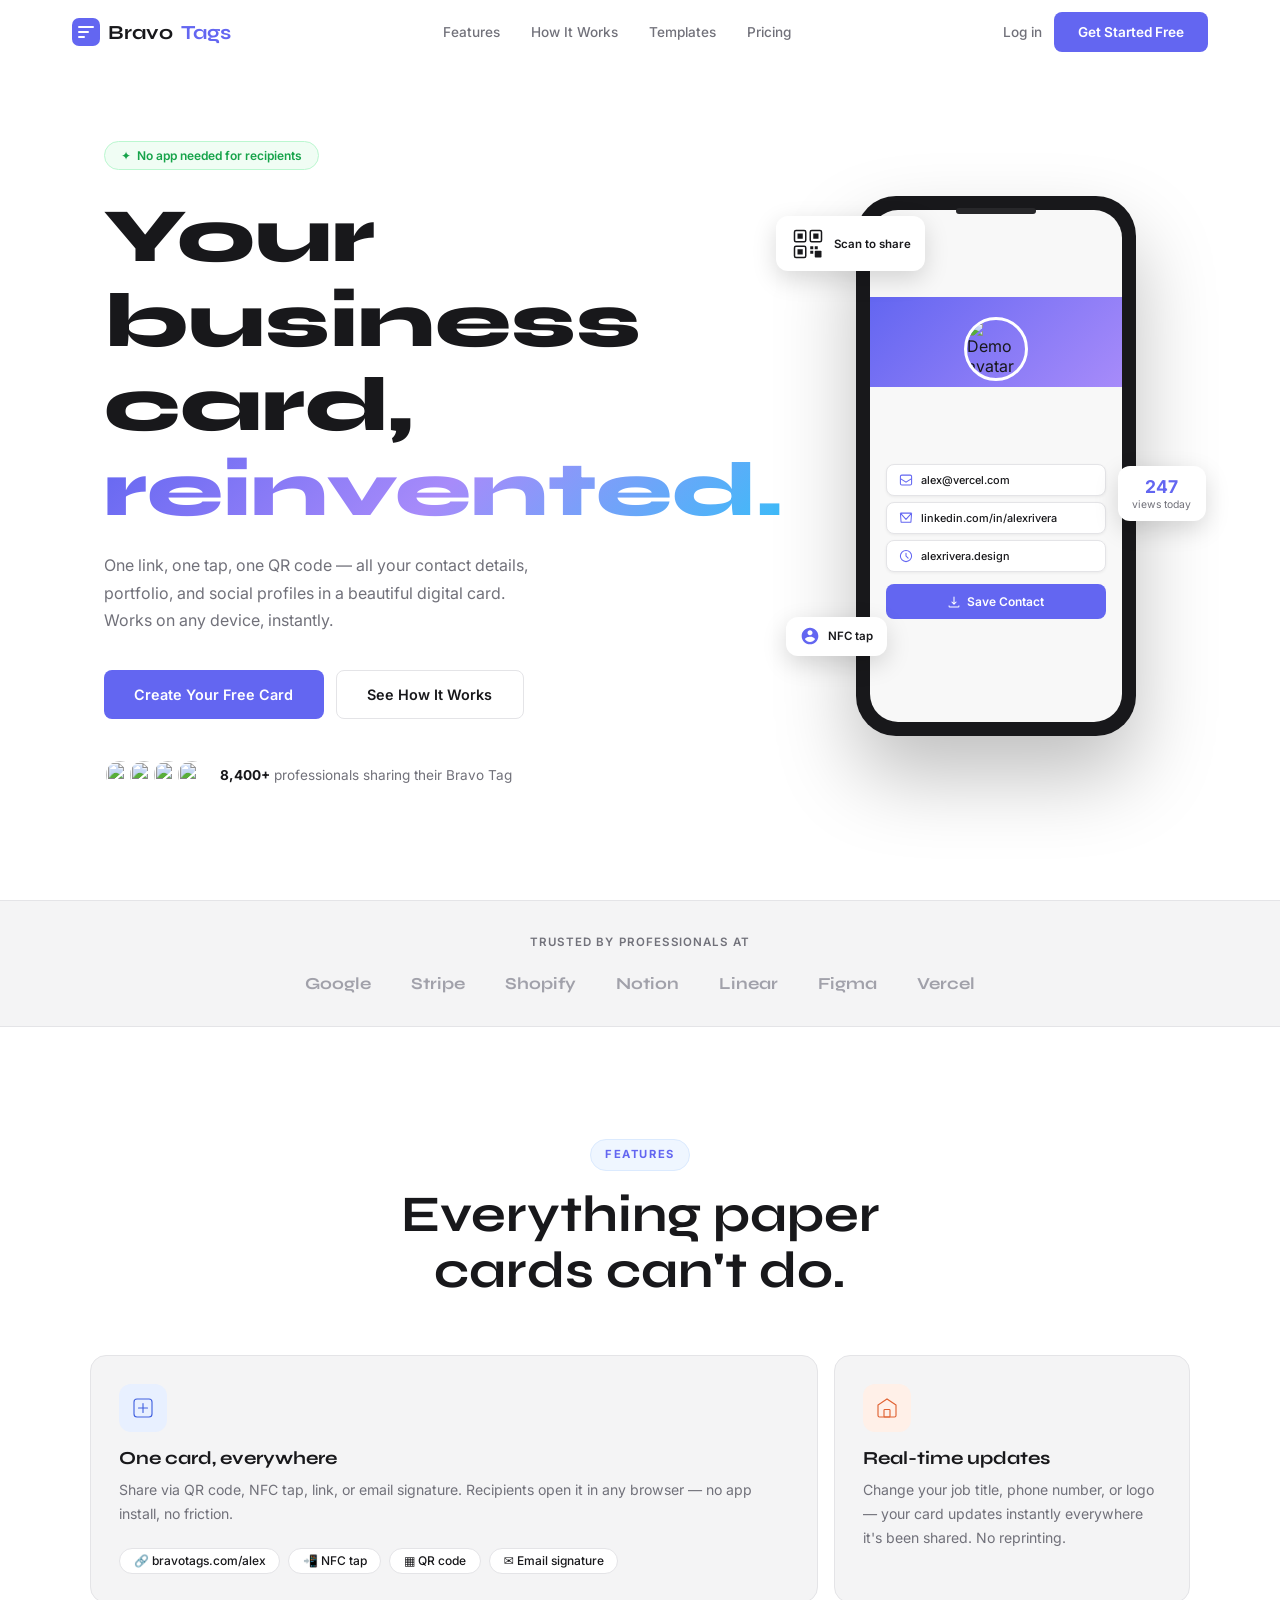
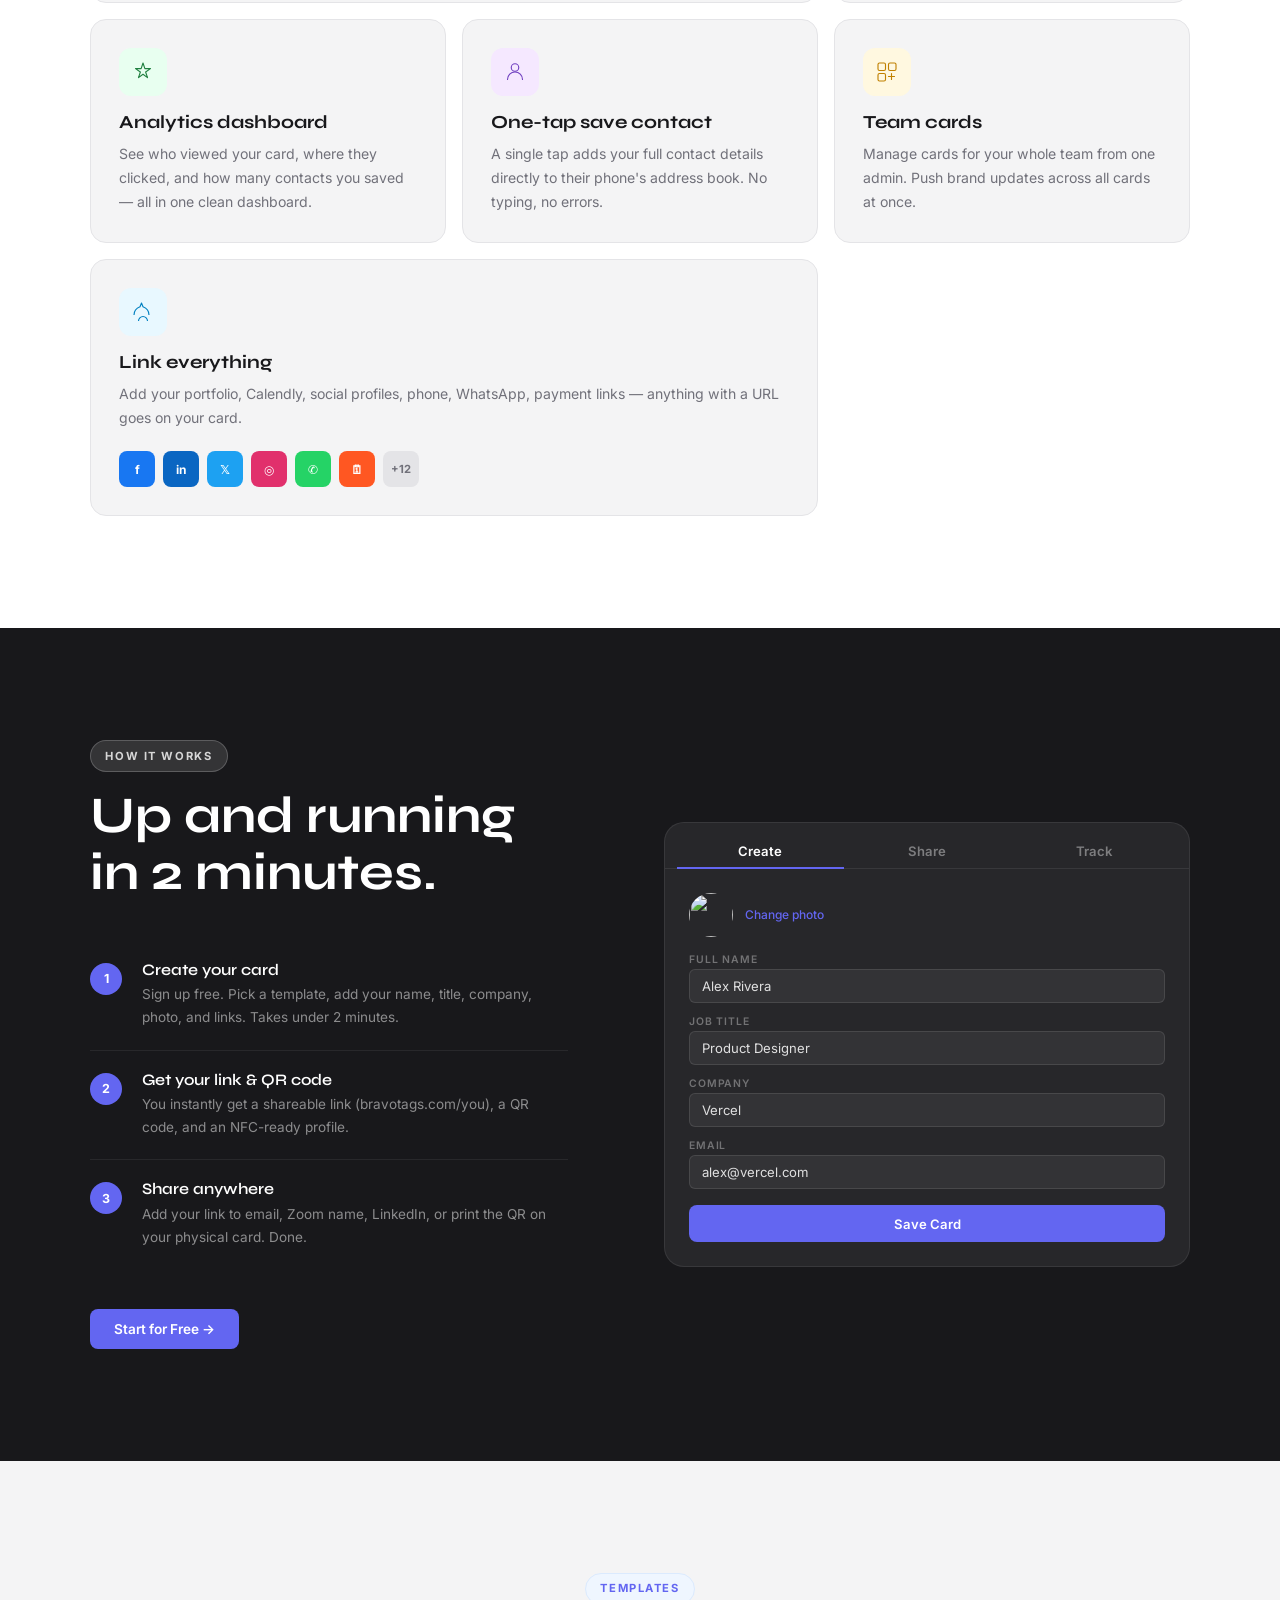
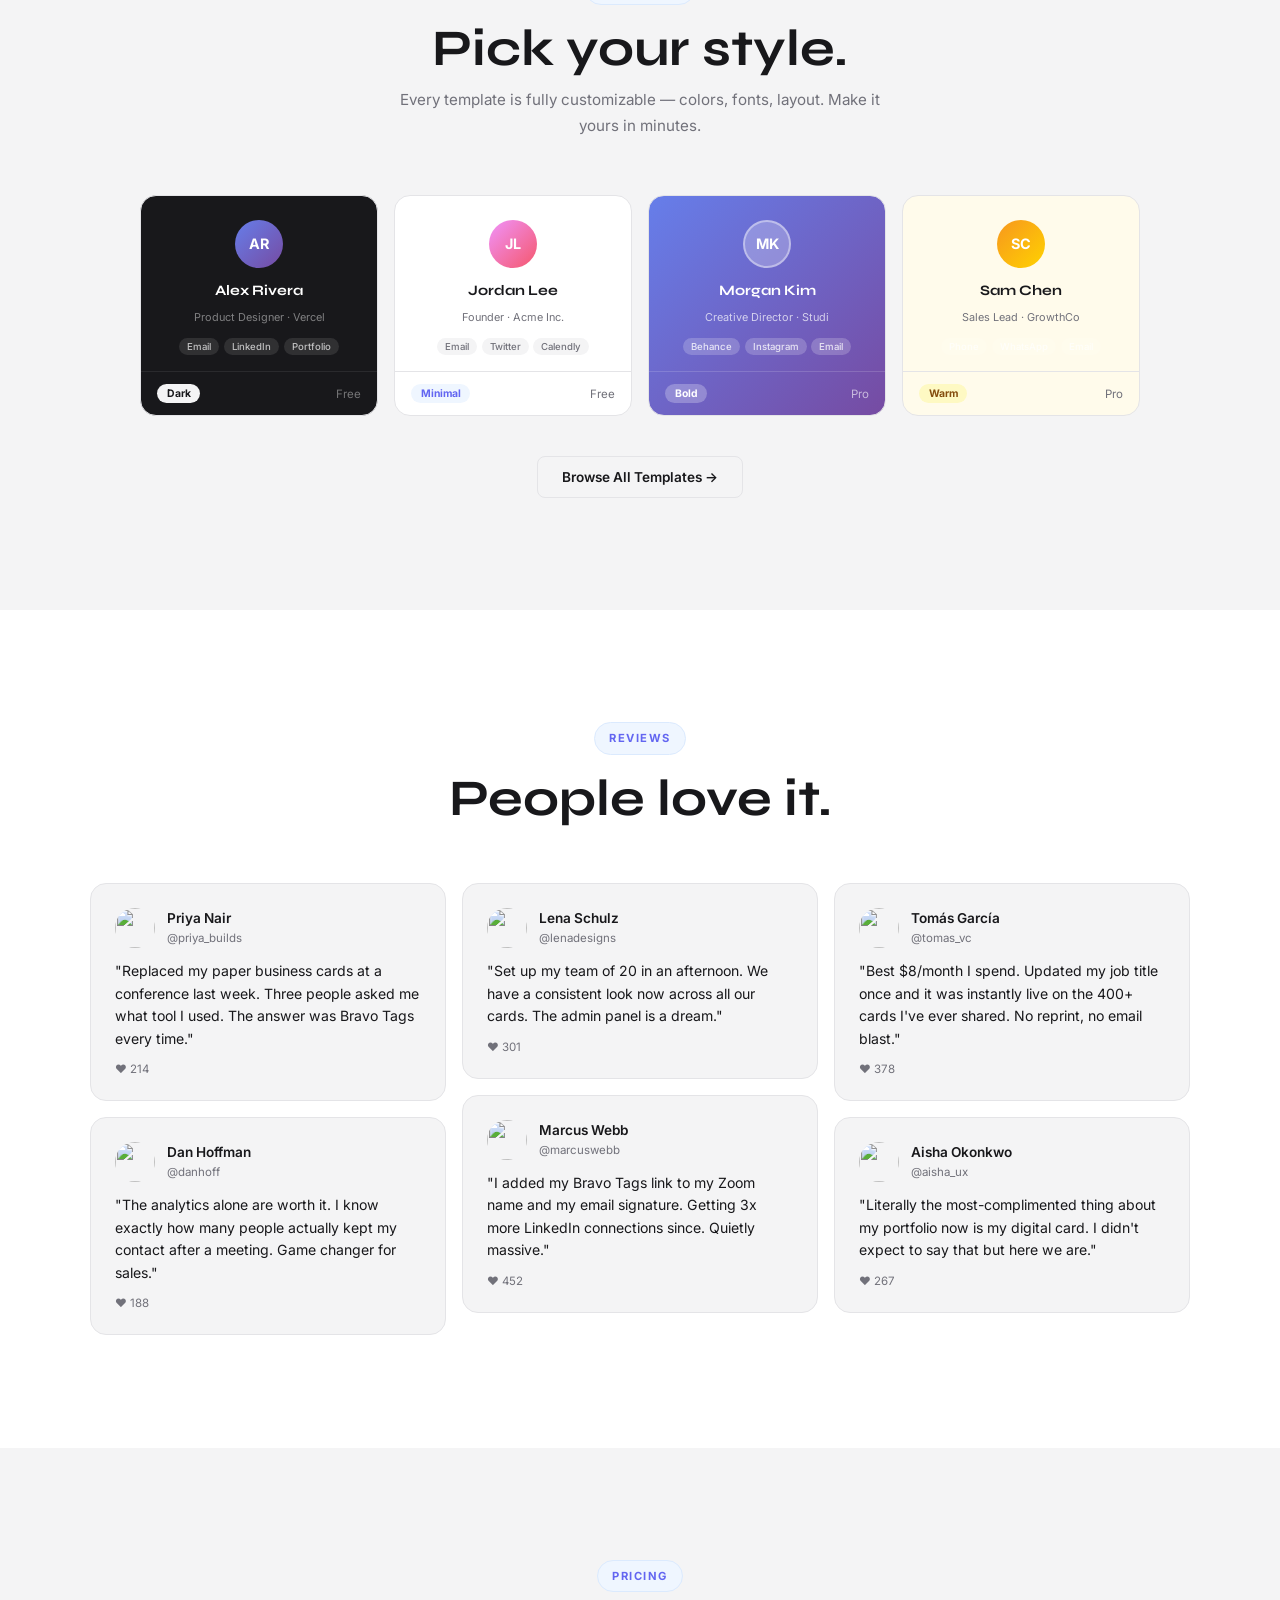
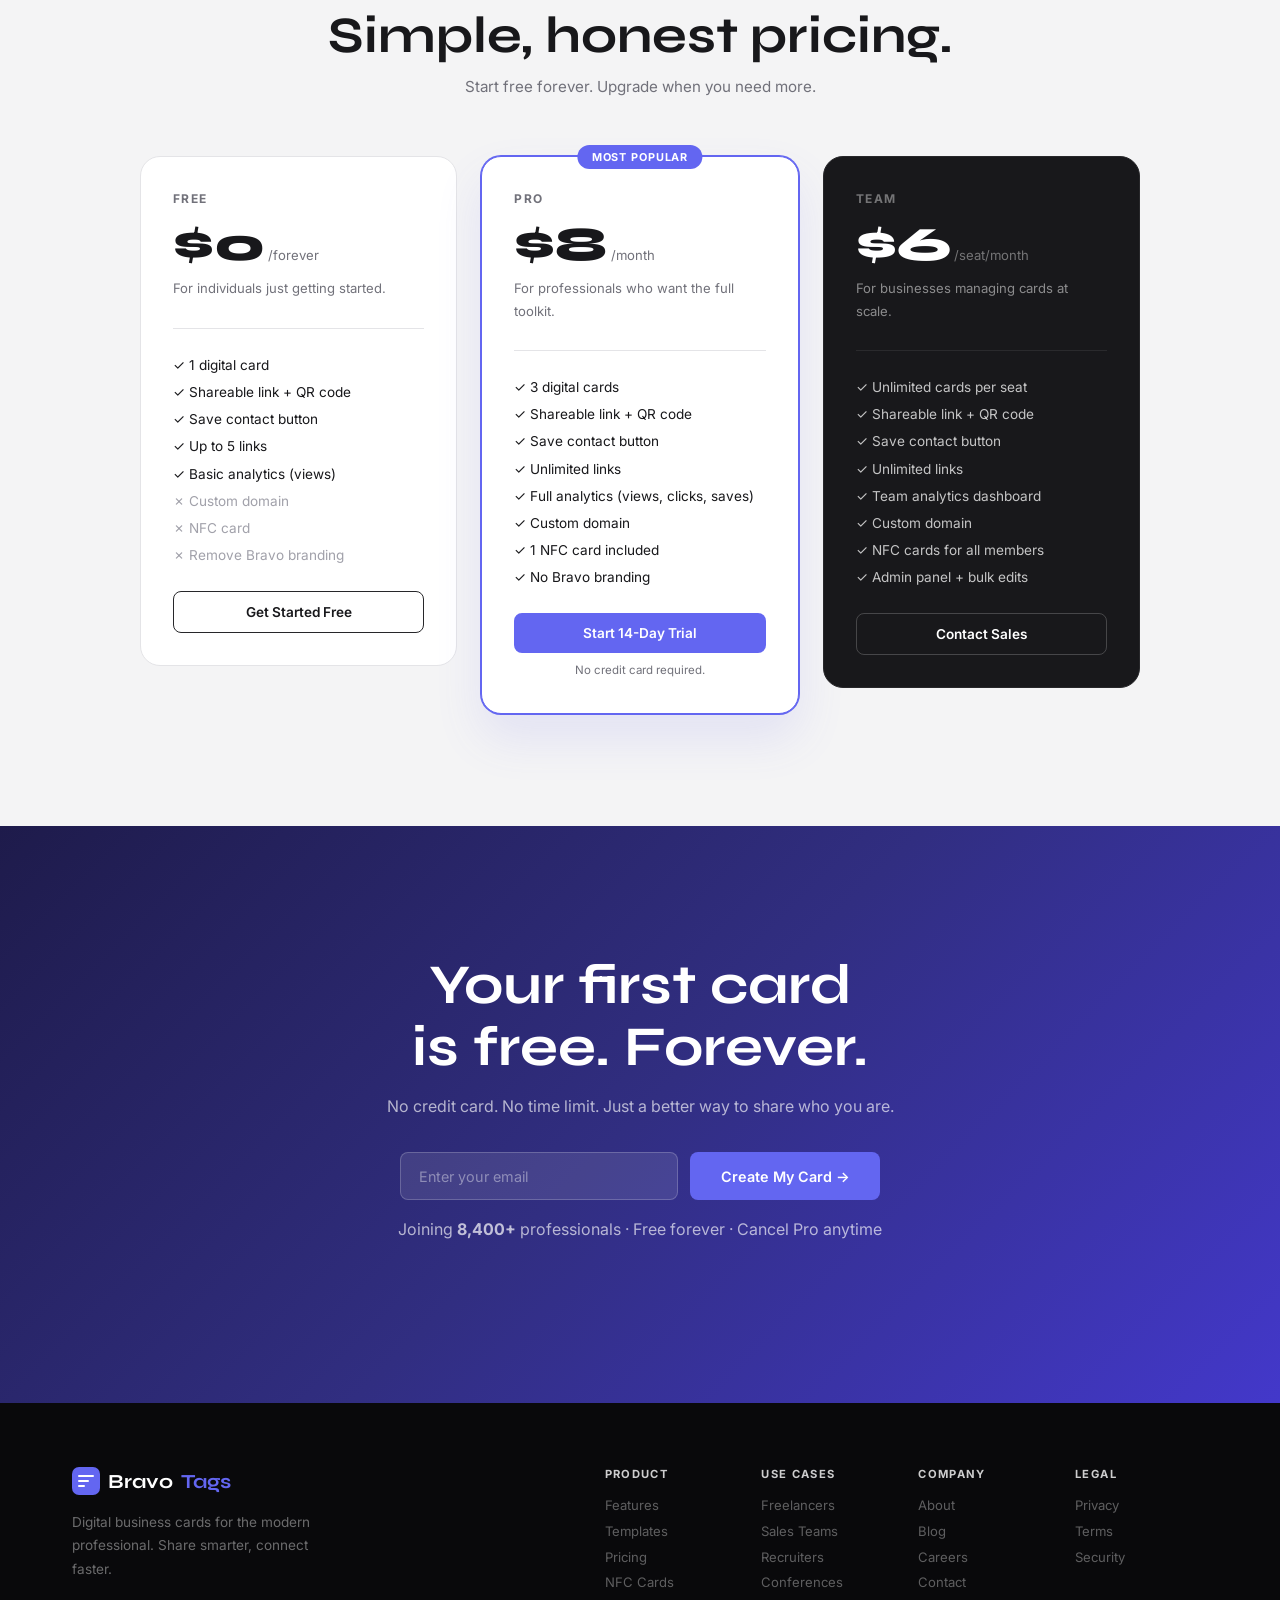
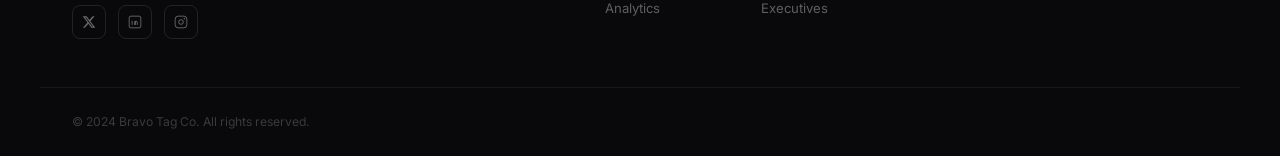
==== commit d90de395: "feat: rebuild bravotags as digital business card platform Complete redesign for Bravo Tags digital b" ====
--- a/bravotags/index.html
+++ b/bravotags/index.html
@@ -3,561 +3,522 @@
 <head>
   <meta charset="UTF-8" />
   <meta name="viewport" content="width=device-width, initial-scale=1.0" />
-  <title>Bravo Tags – Custom Pet ID Tags, Handcrafted in the USA</title>
-  <meta name="description" content="Custom engraved pet ID tags for dogs and cats. Military-grade aluminum, brass, and stainless steel. Fast turnaround. Made in the USA." />
+  <title>Bravo Tags – Digital Business Cards That Work</title>
+  <meta name="description" content="Create a stunning digital business card. Share with a tap, QR code, or link. No app required for recipients." />
   <link rel="preconnect" href="https://fonts.googleapis.com" />
   <link rel="preconnect" href="https://fonts.gstatic.com" crossorigin />
-  <link href="https://fonts.googleapis.com/css2?family=Bebas+Neue&family=Inter:wght@300;400;500;600&family=Playfair+Display:ital@1&display=swap" rel="stylesheet" />
+  <link href="https://fonts.googleapis.com/css2?family=Inter:wght@300;400;500;600;700&family=Syne:wght@600;700;800&display=swap" rel="stylesheet" />
   <link rel="stylesheet" href="style.css" />
 </head>
 <body>
 
-  <!-- PROMO BAR -->
-  <div class="promo-bar">
-    <span>🐾</span> Free shipping on orders over $25 &nbsp;·&nbsp; Handmade in the USA &nbsp;·&nbsp; Ships in 3–5 days
-    <span>🐾</span>
-  </div>
-
   <!-- HEADER -->
   <header id="header">
     <div class="header-inner">
-      <button class="burger" id="burger" aria-label="Open menu">
-        <span></span><span></span><span></span>
-      </button>
       <a href="#" class="logo">
-        <svg class="logo-paw" viewBox="0 0 32 32" fill="none" xmlns="http://www.w3.org/2000/svg">
-          <ellipse cx="16" cy="20" rx="7" ry="6" fill="currentColor"/>
-          <ellipse cx="8" cy="14" rx="3.5" ry="4.5" fill="currentColor"/>
-          <ellipse cx="24" cy="14" rx="3.5" ry="4.5" fill="currentColor"/>
-          <ellipse cx="11" cy="8" rx="3" ry="3.8" fill="currentColor"/>
-          <ellipse cx="21" cy="8" rx="3" ry="3.8" fill="currentColor"/>
-        </svg>
-        BRAVO<span>TAGS</span>
+        <div class="logo-icon">
+          <svg viewBox="0 0 28 28" fill="none"><rect width="28" height="28" rx="7" fill="currentColor"/><rect x="6" y="8" width="16" height="2" rx="1" fill="white"/><rect x="6" y="13" width="11" height="2" rx="1" fill="white"/><rect x="6" y="18" width="7" height="2" rx="1" fill="white"/></svg>
+        </div>
+        Bravo<span>Tags</span>
       </a>
       <nav class="desktop-nav">
-        <a href="#products">Shop</a>
-        <a href="#custom">Customize</a>
+        <a href="#features">Features</a>
         <a href="#how">How It Works</a>
-        <a href="#reviews">Reviews</a>
-        <a href="#faq">FAQ</a>
+        <a href="#templates">Templates</a>
+        <a href="#pricing">Pricing</a>
       </nav>
-      <a href="#order" class="btn btn-sm btn-accent">Order Now</a>
+      <div class="header-actions">
+        <a href="#" class="btn-text">Log in</a>
+        <a href="#signup" class="btn btn-primary">Get Started Free</a>
+      </div>
+      <button class="burger" id="burger" aria-label="Menu"><span></span><span></span><span></span></button>
     </div>
     <div class="mobile-menu" id="mobileMenu">
-      <a href="#products">Shop</a>
-      <a href="#custom">Customize</a>
+      <a href="#features">Features</a>
       <a href="#how">How It Works</a>
-      <a href="#reviews">Reviews</a>
-      <a href="#faq">FAQ</a>
-      <a href="#order" class="btn btn-accent" style="margin-top:1rem;justify-content:center;">Order Now</a>
+      <a href="#templates">Templates</a>
+      <a href="#pricing">Pricing</a>
+      <a href="#" class="btn-text-mobile">Log in</a>
+      <a href="#signup" class="btn btn-primary" style="justify-content:center;margin-top:.5rem">Get Started Free</a>
     </div>
   </header>
 
   <!-- HERO -->
-  <section class="hero" id="home">
-    <div class="hero-content">
-      <p class="hero-badge">⭐⭐⭐⭐⭐ &nbsp; 1,200+ Happy Pet Parents</p>
-      <h1>Tags as tough<br />as your <em>best friend.</em></h1>
-      <p class="hero-sub">Custom-engraved pet ID tags made from military-grade aluminum, solid brass, and stainless steel. Your dog's name. Your number. Our craftsmanship.</p>
-      <div class="hero-actions">
-        <a href="#products" class="btn btn-accent btn-lg">Shop All Tags</a>
-        <a href="#custom" class="btn btn-ghost btn-lg">Build Your Own</a>
-      </div>
-      <div class="hero-trust">
-        <div class="trust-item"><span class="trust-icon">🇺🇸</span> Made in USA</div>
-        <div class="trust-divider"></div>
-        <div class="trust-item"><span class="trust-icon">⚡</span> Ships in 3–5 Days</div>
-        <div class="trust-divider"></div>
-        <div class="trust-item"><span class="trust-icon">🔒</span> Satisfaction Guaranteed</div>
-      </div>
-    </div>
-    <div class="hero-visual">
-      <div class="hero-img-wrap">
-        <img src="https://images.unsplash.com/photo-1587300003388-59208cc962cb?w=900&q=85" alt="Happy dog with tag" />
-        <div class="hero-tag-badge">
-          <div class="tag-shape">
-            <p class="tag-name">COOPER</p>
-            <p class="tag-num">(555) 867-5309</p>
-          </div>
-        </div>
-      </div>
-    </div>
-  </section>
-
-  <!-- SOCIAL PROOF STRIP -->
-  <section class="proof-strip">
-    <div class="proof-inner">
-      <div class="proof-item">
-        <strong>1,200+</strong><span>Tags Sold</span>
-      </div>
-      <div class="proof-div"></div>
-      <div class="proof-item">
-        <strong>4.9★</strong><span>Average Rating</span>
-      </div>
-      <div class="proof-div"></div>
-      <div class="proof-item">
-        <strong>100%</strong><span>USA Made</span>
-      </div>
-      <div class="proof-div"></div>
-      <div class="proof-item">
-        <strong>3–5 Days</strong><span>Production Time</span>
-      </div>
-    </div>
-  </section>
-
-  <!-- PRODUCTS -->
-  <section class="products" id="products">
+  <section class="hero">
+    <div class="hero-left">
+      <div class="hero-pill">✦ &nbsp;No app needed for recipients</div>
+      <h1>Your business card,<br /><span class="grad">reinvented.</span></h1>
+      <p class="hero-sub">One link, one tap, one QR code — all your contact details, portfolio, and social profiles in a beautiful digital card. Works on any device, instantly.</p>
+      <div class="hero-cta">
+        <a href="#signup" class="btn btn-primary btn-lg">Create Your Free Card</a>
+        <a href="#how" class="btn btn-ghost-dark btn-lg">See How It Works</a>
+      </div>
+      <div class="hero-social-proof">
+        <div class="avatars">
+          <img src="https://i.pravatar.cc/32?img=1" alt="" />
+          <img src="https://i.pravatar.cc/32?img=5" alt="" />
+          <img src="https://i.pravatar.cc/32?img=9" alt="" />
+          <img src="https://i.pravatar.cc/32?img=12" alt="" />
+        </div>
+        <span><strong>8,400+</strong> professionals sharing their Bravo Tag</span>
+      </div>
+    </div>
+
+    <div class="hero-right">
+      <div class="hero-phone">
+        <div class="phone-frame">
+          <div class="phone-screen">
+            <!-- Live demo card -->
+            <div class="demo-card" id="demoCard">
+              <div class="demo-card-bg"></div>
+              <div class="demo-avatar">
+                <img src="https://i.pravatar.cc/80?img=47" alt="Demo avatar" />
+              </div>
+              <div class="demo-info">
+                <h3 class="demo-name">Alex Rivera</h3>
+                <p class="demo-title">Product Designer</p>
+                <p class="demo-company">@ Vercel</p>
+              </div>
+              <div class="demo-links">
+                <a class="demo-link">
+                  <svg viewBox="0 0 20 20" fill="none"><path d="M2 5a2 2 0 012-2h12a2 2 0 012 2v10a2 2 0 01-2 2H4a2 2 0 01-2-2V5z" stroke="currentColor" stroke-width="1.5"/><path d="M2 8l8 5 8-5" stroke="currentColor" stroke-width="1.5"/></svg>
+                  alex@vercel.com
+                </a>
+                <a class="demo-link">
+                  <svg viewBox="0 0 20 20" fill="none"><path d="M2 3h16M2 3l1 13h14l1-13M2 3l8 9 8-9" stroke="currentColor" stroke-width="1.5" stroke-linejoin="round"/></svg>
+                  linkedin.com/in/alexrivera
+                </a>
+                <a class="demo-link">
+                  <svg viewBox="0 0 20 20" fill="none"><circle cx="10" cy="10" r="8" stroke="currentColor" stroke-width="1.5"/><path d="M10 6v4l3 3" stroke="currentColor" stroke-width="1.5" stroke-linecap="round"/></svg>
+                  alexrivera.design
+                </a>
+              </div>
+              <button class="demo-save-btn">
+                <svg viewBox="0 0 20 20" fill="none"><path d="M10 3v10M10 13l-3-3M10 13l3-3" stroke="currentColor" stroke-width="1.5" stroke-linecap="round"/><path d="M3 15v1a1 1 0 001 1h12a1 1 0 001-1v-1" stroke="currentColor" stroke-width="1.5"/></svg>
+                Save Contact
+              </button>
+            </div>
+          </div>
+        </div>
+        <!-- Floating badges -->
+        <div class="float-badge float-badge--qr">
+          <svg viewBox="0 0 48 48" fill="none" xmlns="http://www.w3.org/2000/svg">
+            <rect x="6" y="6" width="15" height="15" rx="2" stroke="currentColor" stroke-width="2"/><rect x="10" y="10" width="7" height="7" fill="currentColor"/>
+            <rect x="27" y="6" width="15" height="15" rx="2" stroke="currentColor" stroke-width="2"/><rect x="31" y="10" width="7" height="7" fill="currentColor"/>
+            <rect x="6" y="27" width="15" height="15" rx="2" stroke="currentColor" stroke-width="2"/><rect x="10" y="31" width="7" height="7" fill="currentColor"/>
+            <rect x="27" y="27" width="4" height="4" fill="currentColor"/><rect x="33" y="27" width="4" height="4" fill="currentColor"/><rect x="27" y="33" width="4" height="4" fill="currentColor"/><rect x="33" y="33" width="9" height="9" rx="1" fill="currentColor"/>
+          </svg>
+          <span>Scan to share</span>
+        </div>
+        <div class="float-badge float-badge--tap">
+          <svg viewBox="0 0 24 24" fill="none"><path d="M12 2C6.48 2 2 6.48 2 12s4.48 10 10 10 10-4.48 10-10S17.52 2 12 2zm0 3c1.66 0 3 1.34 3 3s-1.34 3-3 3-3-1.34-3-3 1.34-3 3-3zm0 14.2c-2.5 0-4.71-1.28-6-3.22.03-1.99 4-3.08 6-3.08 1.99 0 5.97 1.09 6 3.08-1.29 1.94-3.5 3.22-6 3.22z" fill="currentColor"/></svg>
+          <span>NFC tap</span>
+        </div>
+        <div class="float-badge float-badge--views">
+          <strong>247</strong>
+          <span>views today</span>
+        </div>
+      </div>
+    </div>
+  </section>
+
+  <!-- LOGOS -->
+  <section class="logos-strip">
+    <p class="logos-label">Trusted by professionals at</p>
+    <div class="logos-row">
+      <span>Google</span>
+      <span>Stripe</span>
+      <span>Shopify</span>
+      <span>Notion</span>
+      <span>Linear</span>
+      <span>Figma</span>
+      <span>Vercel</span>
+    </div>
+  </section>
+
+  <!-- FEATURES -->
+  <section class="features" id="features">
     <div class="section-head">
-      <p class="label">Shop</p>
-      <h2>Pick Your Tag</h2>
-      <p class="section-sub">Every tag is laser-engraved and hand-finished. Choose your material, shape, and style below.</p>
-    </div>
-    <div class="products-grid">
-
-      <div class="product-card">
-        <div class="product-badge">Best Seller</div>
-        <div class="product-img" style="background:#f0e6d3;">
-          <svg viewBox="0 0 120 120" fill="none" xmlns="http://www.w3.org/2000/svg">
-            <ellipse cx="60" cy="65" rx="38" ry="36" fill="#c8a46b" stroke="#a07840" stroke-width="2"/>
-            <ellipse cx="60" cy="65" rx="28" ry="26" fill="none" stroke="#a07840" stroke-width="1" stroke-dasharray="3 3"/>
-            <rect x="54" y="20" width="12" height="12" rx="3" fill="#a07840"/>
-            <circle cx="60" cy="26" r="3" fill="#c8a46b"/>
-            <text x="60" y="62" text-anchor="middle" fill="#5a3a10" font-size="9" font-weight="bold" font-family="Inter,sans-serif">BUDDY</text>
-            <text x="60" y="75" text-anchor="middle" fill="#5a3a10" font-size="6.5" font-family="Inter,sans-serif">555-867-5309</text>
-          </svg>
-        </div>
-        <div class="product-body">
-          <p class="product-material">Solid Brass</p>
-          <h3>Classic Round Tag</h3>
-          <p class="product-desc">Timeless brass tag with deep laser engraving. Won't rust, won't fade. Built to last years of tail-wagging.</p>
-          <div class="product-footer">
-            <span class="product-price">$14.99</span>
-            <a href="#order" class="btn btn-outline btn-sm">Customize</a>
-          </div>
-        </div>
-      </div>
-
-      <div class="product-card">
-        <div class="product-badge product-badge--new">New</div>
-        <div class="product-img" style="background:#e8edf2;">
-          <svg viewBox="0 0 120 120" fill="none" xmlns="http://www.w3.org/2000/svg">
-            <rect x="22" y="30" width="76" height="62" rx="6" fill="#c0cdd8" stroke="#8fa3b5" stroke-width="2"/>
-            <rect x="32" y="40" width="56" height="42" rx="3" fill="none" stroke="#8fa3b5" stroke-width="1"/>
-            <rect x="50" y="18" width="20" height="14" rx="3" fill="#8fa3b5"/>
-            <circle cx="60" cy="25" r="3.5" fill="#c0cdd8"/>
-            <text x="60" y="57" text-anchor="middle" fill="#2c3e50" font-size="8.5" font-weight="bold" font-family="Inter,sans-serif">LUNA</text>
-            <text x="60" y="69" text-anchor="middle" fill="#2c3e50" font-size="6" font-family="Inter,sans-serif">555-123-4567</text>
-            <text x="60" y="79" text-anchor="middle" fill="#2c3e50" font-size="6" font-family="Inter,sans-serif">MICROCHIPPED</text>
-          </svg>
-        </div>
-        <div class="product-body">
-          <p class="product-material">Stainless Steel</p>
-          <h3>Rectangle Slide Tag</h3>
-          <p class="product-desc">Sleek modern shape that slides flush against the collar. Up to 5 lines of text. Perfect for larger breeds.</p>
-          <div class="product-footer">
-            <span class="product-price">$16.99</span>
-            <a href="#order" class="btn btn-outline btn-sm">Customize</a>
-          </div>
-        </div>
-      </div>
-
-      <div class="product-card">
-        <div class="product-img" style="background:#e8f0e8;">
-          <svg viewBox="0 0 120 120" fill="none" xmlns="http://www.w3.org/2000/svg">
-            <polygon points="60,24 85,42 85,78 60,96 35,78 35,42" fill="#7dab7a" stroke="#4e8a4a" stroke-width="2"/>
-            <polygon points="60,34 75,46 75,74 60,86 45,74 45,46" fill="none" stroke="#4e8a4a" stroke-width="1"/>
-            <rect x="54" y="12" width="12" height="13" rx="3" fill="#4e8a4a"/>
-            <circle cx="60" cy="19" r="3.5" fill="#7dab7a"/>
-            <text x="60" y="57" text-anchor="middle" fill="#1a3d18" font-size="8.5" font-weight="bold" font-family="Inter,sans-serif">MAX</text>
-            <text x="60" y="69" text-anchor="middle" fill="#1a3d18" font-size="6" font-family="Inter,sans-serif">555-987-6543</text>
-          </svg>
-        </div>
-        <div class="product-body">
-          <p class="product-material">Anodized Aluminum</p>
-          <h3>Hexagon Tag</h3>
-          <p class="product-desc">Lightweight and colorful. 8 color options. Military-grade anodized aluminum — lightweight enough for any pup.</p>
-          <div class="product-footer">
-            <span class="product-price">$11.99</span>
-            <a href="#order" class="btn btn-outline btn-sm">Customize</a>
-          </div>
-        </div>
-      </div>
-
-      <div class="product-card">
-        <div class="product-img" style="background:#f5e8e8;">
-          <svg viewBox="0 0 120 120" fill="none" xmlns="http://www.w3.org/2000/svg">
-            <path d="M60 90 C60 90 25 70 25 45 C25 32 35 24 48 26 C54 27 58 31 60 34 C62 31 66 27 72 26 C85 24 95 32 95 45 C95 70 60 90 60 90Z" fill="#d4748a" stroke="#a84060" stroke-width="2"/>
-            <path d="M60 80 C60 80 36 64 36 45 C36 37 43 32 51 34 C55 35 58 38 60 40 C62 38 65 35 69 34 C77 32 84 37 84 45 C84 64 60 80 60 80Z" fill="none" stroke="#a84060" stroke-width="1"/>
-            <rect x="54" y="16" width="12" height="12" rx="3" fill="#a84060"/>
-            <circle cx="60" cy="22" r="3" fill="#d4748a"/>
-            <text x="60" y="52" text-anchor="middle" fill="#5a0a20" font-size="7.5" font-weight="bold" font-family="Inter,sans-serif">BELLA</text>
-            <text x="60" y="63" text-anchor="middle" fill="#5a0a20" font-size="5.5" font-family="Inter,sans-serif">555-246-8101</text>
-          </svg>
-        </div>
-        <div class="product-body">
-          <p class="product-material">Rose Gold Aluminum</p>
-          <h3>Heart Tag</h3>
-          <p class="product-desc">For the dog (or cat) that owns your heart. Laser-engraved in rose gold or standard aluminum. Perfect gift.</p>
-          <div class="product-footer">
-            <span class="product-price">$12.99</span>
-            <a href="#order" class="btn btn-outline btn-sm">Customize</a>
-          </div>
-        </div>
-      </div>
-
-      <div class="product-card">
-        <div class="product-img" style="background:#ece8f5;">
-          <svg viewBox="0 0 120 120" fill="none" xmlns="http://www.w3.org/2000/svg">
-            <rect x="30" y="28" width="60" height="68" rx="30" fill="#9b8ec4" stroke="#6e5ea0" stroke-width="2"/>
-            <rect x="40" y="38" width="40" height="48" rx="20" fill="none" stroke="#6e5ea0" stroke-width="1"/>
-            <rect x="50" y="16" width="20" height="14" rx="3" fill="#6e5ea0"/>
-            <circle cx="60" cy="23" r="3.5" fill="#9b8ec4"/>
-            <text x="60" y="57" text-anchor="middle" fill="#2a1a50" font-size="8" font-weight="bold" font-family="Inter,sans-serif">SHADOW</text>
-            <text x="60" y="69" text-anchor="middle" fill="#2a1a50" font-size="5.5" font-family="Inter,sans-serif">555-333-9999</text>
-            <text x="60" y="79" text-anchor="middle" fill="#2a1a50" font-size="5.5" font-family="Inter,sans-serif">REWARD IF FOUND</text>
-          </svg>
-        </div>
-        <div class="product-body">
-          <p class="product-material">Purple Aluminum</p>
-          <h3>Oval Tag</h3>
-          <p class="product-desc">Classic oval, 10+ color options. Fits small breeds and cats perfectly. Lightweight at just 4g.</p>
-          <div class="product-footer">
-            <span class="product-price">$10.99</span>
-            <a href="#order" class="btn btn-outline btn-sm">Customize</a>
-          </div>
-        </div>
-      </div>
-
-      <div class="product-card product-card--bundle">
-        <div class="product-badge product-badge--deal">Save 20%</div>
-        <div class="product-img product-img--bundle" style="background:#0d0d0d;">
-          <div class="bundle-tags">
-            <svg viewBox="0 0 60 60" fill="none"><ellipse cx="30" cy="32" rx="19" ry="18" fill="#c8a46b"/><text x="30" y="31" text-anchor="middle" fill="#5a3a10" font-size="7" font-weight="bold" font-family="Inter">BUDDY</text><text x="30" y="40" text-anchor="middle" fill="#5a3a10" font-size="5" font-family="Inter">555-0001</text></svg>
-            <svg viewBox="0 0 60 60" fill="none"><ellipse cx="30" cy="32" rx="19" ry="18" fill="#7dab7a"/><text x="30" y="31" text-anchor="middle" fill="#1a3d18" font-size="7" font-weight="bold" font-family="Inter">MAX</text><text x="30" y="40" text-anchor="middle" fill="#1a3d18" font-size="5" font-family="Inter">555-0002</text></svg>
-            <svg viewBox="0 0 60 60" fill="none"><ellipse cx="30" cy="32" rx="19" ry="18" fill="#d4748a"/><text x="30" y="31" text-anchor="middle" fill="#5a0a20" font-size="7" font-weight="bold" font-family="Inter">BELLA</text><text x="30" y="40" text-anchor="middle" fill="#5a0a20" font-size="5" font-family="Inter">555-0003</text></svg>
-          </div>
-        </div>
-        <div class="product-body">
-          <p class="product-material">Mix &amp; Match</p>
-          <h3>Multi-Pet Bundle</h3>
-          <p class="product-desc">Order 3 or more tags and save 20%. Perfect for multi-dog households or as gifts. Mix any shape and color.</p>
-          <div class="product-footer">
-            <span class="product-price">From $9.59<span class="price-each">/each</span></span>
-            <a href="#order" class="btn btn-accent btn-sm">Bundle Up</a>
-          </div>
-        </div>
-      </div>
-
+      <p class="chip">Features</p>
+      <h2>Everything paper<br />cards can't do.</h2>
+    </div>
+    <div class="features-grid">
+      <div class="feature-card feature-card--wide">
+        <div class="feature-icon" style="background:#e8f0ff;color:#4060e0">
+          <svg viewBox="0 0 32 32" fill="none"><path d="M4 8a4 4 0 014-4h16a4 4 0 014 4v16a4 4 0 01-4 4H8a4 4 0 01-4-4V8z" stroke="currentColor" stroke-width="1.5"/><path d="M10 16h12M16 10v12" stroke="currentColor" stroke-width="1.5" stroke-linecap="round"/></svg>
+        </div>
+        <h3>One card, everywhere</h3>
+        <p>Share via QR code, NFC tap, link, or email signature. Recipients open it in any browser — no app install, no friction.</p>
+        <div class="feature-visual feature-visual--share">
+          <div class="share-chip">🔗 bravotags.com/alex</div>
+          <div class="share-chip">📲 NFC tap</div>
+          <div class="share-chip">&#9638; QR code</div>
+          <div class="share-chip">✉️ Email signature</div>
+        </div>
+      </div>
+
+      <div class="feature-card">
+        <div class="feature-icon" style="background:#fff0e8;color:#e06030">
+          <svg viewBox="0 0 32 32" fill="none"><path d="M28 12L16 4 4 12v14a2 2 0 002 2h20a2 2 0 002-2V12z" stroke="currentColor" stroke-width="1.5"/><rect x="12" y="18" width="8" height="10" rx="1" stroke="currentColor" stroke-width="1.5"/></svg>
+        </div>
+        <h3>Real-time updates</h3>
+        <p>Change your job title, phone number, or logo — your card updates instantly everywhere it's been shared. No reprinting.</p>
+      </div>
+
+      <div class="feature-card">
+        <div class="feature-icon" style="background:#e8fff0;color:#208040">
+          <svg viewBox="0 0 32 32" fill="none"><path d="M16 4l2.5 7.5H26l-6.5 4.5 2.5 7.5L16 19l-6 4.5 2.5-7.5L6 11.5h7.5L16 4z" stroke="currentColor" stroke-width="1.5" stroke-linejoin="round"/></svg>
+        </div>
+        <h3>Analytics dashboard</h3>
+        <p>See who viewed your card, where they clicked, and how many contacts you saved — all in one clean dashboard.</p>
+      </div>
+
+      <div class="feature-card">
+        <div class="feature-icon" style="background:#f5e8ff;color:#7040c0">
+          <svg viewBox="0 0 32 32" fill="none"><circle cx="16" cy="10" r="5" stroke="currentColor" stroke-width="1.5"/><path d="M6 26c0-5.523 4.477-10 10-10s10 4.477 10 10" stroke="currentColor" stroke-width="1.5" stroke-linecap="round"/></svg>
+        </div>
+        <h3>One-tap save contact</h3>
+        <p>A single tap adds your full contact details directly to their phone's address book. No typing, no errors.</p>
+      </div>
+
+      <div class="feature-card">
+        <div class="feature-icon" style="background:#fff8e0;color:#c08000">
+          <svg viewBox="0 0 32 32" fill="none"><rect x="4" y="4" width="10" height="10" rx="2" stroke="currentColor" stroke-width="1.5"/><rect x="18" y="4" width="10" height="10" rx="2" stroke="currentColor" stroke-width="1.5"/><rect x="4" y="18" width="10" height="10" rx="2" stroke="currentColor" stroke-width="1.5"/><path d="M18 22h4m0 0h4m-4 0v-4m0 4v4" stroke="currentColor" stroke-width="1.5" stroke-linecap="round"/></svg>
+        </div>
+        <h3>Team cards</h3>
+        <p>Manage cards for your whole team from one admin. Push brand updates across all cards at once.</p>
+      </div>
+
+      <div class="feature-card feature-card--wide">
+        <div class="feature-icon" style="background:#e8f8ff;color:#0080c0">
+          <svg viewBox="0 0 32 32" fill="none"><path d="M4 20c0-5 3-9 8-11l2-5 2 5c5 2 8 6 8 11" stroke="currentColor" stroke-width="1.5" stroke-linejoin="round"/><path d="M10 28c0-3 2.7-6 6-6s6 3 6 6" stroke="currentColor" stroke-width="1.5"/></svg>
+        </div>
+        <h3>Link everything</h3>
+        <p>Add your portfolio, Calendly, social profiles, phone, WhatsApp, payment links — anything with a URL goes on your card.</p>
+        <div class="feature-links-demo">
+          <div class="fld-item" style="background:#1877f2">f</div>
+          <div class="fld-item" style="background:#0a66c2">in</div>
+          <div class="fld-item" style="background:#1da1f2">𝕏</div>
+          <div class="fld-item" style="background:#e1306c">◎</div>
+          <div class="fld-item" style="background:#25d366">✆</div>
+          <div class="fld-item" style="background:#ff5722">🗓</div>
+          <div class="fld-item fld-more">+12</div>
+        </div>
+      </div>
     </div>
   </section>
 
   <!-- HOW IT WORKS -->
   <section class="how" id="how">
-    <div class="section-head section-head--dark">
-      <p class="label label--gold">Simple Process</p>
-      <h2>Order in 3 easy steps</h2>
-    </div>
-    <div class="how-steps">
-      <div class="how-step">
-        <div class="step-num">01</div>
-        <div class="step-icon">
-          <svg viewBox="0 0 64 64" fill="none"><rect x="12" y="16" width="40" height="32" rx="4" stroke="currentColor" stroke-width="2"/><path d="M22 28h20M22 34h12" stroke="currentColor" stroke-width="2" stroke-linecap="round"/></svg>
-        </div>
-        <h3>Choose Your Tag</h3>
-        <p>Pick your shape, material, and color. We have 6 shapes and 10+ color options to match any collar or personality.</p>
-      </div>
-      <div class="how-arrow">→</div>
-      <div class="how-step">
-        <div class="step-num">02</div>
-        <div class="step-icon">
-          <svg viewBox="0 0 64 64" fill="none"><path d="M16 48L28 18l6 14 6-8 8 24" stroke="currentColor" stroke-width="2" stroke-linecap="round" stroke-linejoin="round"/><circle cx="44" cy="20" r="6" stroke="currentColor" stroke-width="2"/></svg>
-        </div>
-        <h3>Add Your Info</h3>
-        <p>Your pet's name, your phone number, address — up to 5 lines of custom text. We'll confirm everything before engraving.</p>
-      </div>
-      <div class="how-arrow">→</div>
-      <div class="how-step">
-        <div class="step-num">03</div>
-        <div class="step-icon">
-          <svg viewBox="0 0 64 64" fill="none"><rect x="10" y="28" width="44" height="28" rx="3" stroke="currentColor" stroke-width="2"/><path d="M20 28V22a12 12 0 0124 0v6" stroke="currentColor" stroke-width="2"/><circle cx="32" cy="40" r="4" stroke="currentColor" stroke-width="2"/><path d="M32 44v4" stroke="currentColor" stroke-width="2" stroke-linecap="round"/></svg>
-        </div>
-        <h3>We Ship It Fast</h3>
-        <p>Hand-engraved and inspected. Shipped in a branded gift box within 3–5 business days, right to your door.</p>
-      </div>
-    </div>
-  </section>
-
-  <!-- CUSTOMIZER -->
-  <section class="custom" id="custom">
-    <div class="custom-inner">
-      <div class="custom-left">
-        <p class="label">Live Preview</p>
-        <div class="tag-preview" id="tagPreview">
-          <div class="preview-tag" id="previewTag">
-            <p id="previewLine1" class="preview-name">YOUR PET</p>
-            <p id="previewLine2" class="preview-phone">Your Phone</p>
-            <p id="previewLine3" class="preview-extra"></p>
-          </div>
-        </div>
-        <div class="color-swatches">
-          <button class="swatch active" data-color="#c8a46b" data-bg="#f0e6d3" style="background:#c8a46b" title="Brass"></button>
-          <button class="swatch" data-color="#c0cdd8" data-bg="#e8edf2" style="background:#c0cdd8" title="Silver"></button>
-          <button class="swatch" data-color="#7dab7a" data-bg="#e8f0e8" style="background:#7dab7a" title="Green"></button>
-          <button class="swatch" data-color="#d4748a" data-bg="#f5e8e8" style="background:#d4748a" title="Rose"></button>
-          <button class="swatch" data-color="#9b8ec4" data-bg="#ece8f5" style="background:#9b8ec4" title="Purple"></button>
-          <button class="swatch" data-color="#6aabcf" data-bg="#e4f0f8" style="background:#6aabcf" title="Blue"></button>
-          <button class="swatch" data-color="#e8a84c" data-bg="#faf0dc" style="background:#e8a84c" title="Gold"></button>
-          <button class="swatch" data-color="#e07070" data-bg="#fce8e8" style="background:#e07070" title="Red"></button>
-        </div>
-        <p class="swatch-hint">Click a color to preview</p>
-      </div>
-      <div class="custom-right">
-        <p class="label">Customize</p>
-        <h2>Make it<br /><em>uniquely theirs.</em></h2>
-        <p class="custom-sub">Type your pet's details below and watch the tag update in real time. When you're ready, place your order and we'll handle the rest.</p>
-        <form class="custom-form" id="customForm">
-          <div class="form-group">
-            <label for="c-name">Pet's Name <span class="req">*</span></label>
-            <input type="text" id="c-name" maxlength="14" placeholder="e.g. COOPER" />
-          </div>
-          <div class="form-row">
-            <div class="form-group">
-              <label for="c-phone">Phone Number <span class="req">*</span></label>
-              <input type="text" id="c-phone" maxlength="16" placeholder="(555) 867-5309" />
-            </div>
-            <div class="form-group">
-              <label for="c-shape">Tag Shape</label>
-              <select id="c-shape">
-                <option value="round">Round</option>
-                <option value="rect">Rectangle</option>
-                <option value="hex">Hexagon</option>
-                <option value="heart">Heart</option>
-                <option value="oval">Oval</option>
-              </select>
-            </div>
-          </div>
-          <div class="form-group">
-            <label for="c-line3">Extra Line (optional)</label>
-            <input type="text" id="c-line3" maxlength="18" placeholder="e.g. REWARD IF FOUND or address" />
-          </div>
-          <div class="form-group">
-            <label for="c-material">Material</label>
-            <select id="c-material">
-              <option value="brass">Solid Brass – $14.99</option>
-              <option value="steel">Stainless Steel – $16.99</option>
-              <option value="alum">Anodized Aluminum – $11.99</option>
-            </select>
-          </div>
-          <div class="form-group">
-            <label for="c-qty">Quantity</label>
-            <div class="qty-control">
-              <button type="button" class="qty-btn" id="qtyMinus">−</button>
-              <input type="number" id="c-qty" value="1" min="1" max="20" readonly />
-              <button type="button" class="qty-btn" id="qtyPlus">+</button>
-            </div>
-          </div>
-          <a href="#order" class="btn btn-accent btn-full" id="addToOrder">Add to Order →</a>
-        </form>
-      </div>
-    </div>
-  </section>
-
-  <!-- GALLERY -->
-  <section class="gallery">
+    <div class="how-inner">
+      <div class="how-left">
+        <p class="chip chip--light">How It Works</p>
+        <h2>Up and running<br />in 2 minutes.</h2>
+        <div class="steps">
+          <div class="step" data-step="1">
+            <div class="step-dot">1</div>
+            <div class="step-body">
+              <h4>Create your card</h4>
+              <p>Sign up free. Pick a template, add your name, title, company, photo, and links. Takes under 2 minutes.</p>
+            </div>
+          </div>
+          <div class="step" data-step="2">
+            <div class="step-dot">2</div>
+            <div class="step-body">
+              <h4>Get your link &amp; QR code</h4>
+              <p>You instantly get a shareable link (bravotags.com/you), a QR code, and an NFC-ready profile.</p>
+            </div>
+          </div>
+          <div class="step" data-step="3">
+            <div class="step-dot">3</div>
+            <div class="step-body">
+              <h4>Share anywhere</h4>
+              <p>Add your link to email, Zoom name, LinkedIn, or print the QR on your physical card. Done.</p>
+            </div>
+          </div>
+        </div>
+        <a href="#signup" class="btn btn-primary">Start for Free →</a>
+      </div>
+      <div class="how-right">
+        <div class="how-screen">
+          <div class="how-tab-bar">
+            <button class="how-tab active" data-tab="create">Create</button>
+            <button class="how-tab" data-tab="share">Share</button>
+            <button class="how-tab" data-tab="track">Track</button>
+          </div>
+          <div class="how-panel active" id="tab-create">
+            <div class="mock-form">
+              <div class="mock-avatar-upload">
+                <img src="https://i.pravatar.cc/64?img=47" alt="" />
+                <span>Change photo</span>
+              </div>
+              <div class="mock-field"><label>Full Name</label><div class="mock-input">Alex Rivera</div></div>
+              <div class="mock-field"><label>Job Title</label><div class="mock-input">Product Designer</div></div>
+              <div class="mock-field"><label>Company</label><div class="mock-input">Vercel</div></div>
+              <div class="mock-field"><label>Email</label><div class="mock-input">alex@vercel.com</div></div>
+              <div class="mock-btn">Save Card</div>
+            </div>
+          </div>
+          <div class="how-panel" id="tab-share">
+            <div class="share-preview">
+              <div class="sp-qr">
+                <svg viewBox="0 0 80 80" fill="none" xmlns="http://www.w3.org/2000/svg">
+                  <rect x="8" y="8" width="26" height="26" rx="3" stroke="currentColor" stroke-width="2"/><rect x="14" y="14" width="14" height="14" fill="currentColor"/>
+                  <rect x="46" y="8" width="26" height="26" rx="3" stroke="currentColor" stroke-width="2"/><rect x="52" y="14" width="14" height="14" fill="currentColor"/>
+                  <rect x="8" y="46" width="26" height="26" rx="3" stroke="currentColor" stroke-width="2"/><rect x="14" y="52" width="14" height="14" fill="currentColor"/>
+                  <rect x="46" y="46" width="8" height="8" fill="currentColor"/><rect x="58" y="46" width="8" height="8" fill="currentColor"/><rect x="46" y="58" width="8" height="8" fill="currentColor"/><rect x="58" y="58" width="14" height="14" rx="2" fill="currentColor"/>
+                </svg>
+              </div>
+              <p class="sp-url">bravotags.com/<strong>alex</strong></p>
+              <div class="sp-btns">
+                <div class="sp-btn">Copy Link</div>
+                <div class="sp-btn sp-btn--accent">Download QR</div>
+              </div>
+            </div>
+          </div>
+          <div class="how-panel" id="tab-track">
+            <div class="analytics-mock">
+              <div class="am-stat"><strong>1,284</strong><span>Total views</span></div>
+              <div class="am-stat"><strong>342</strong><span>Contacts saved</span></div>
+              <div class="am-stat"><strong>89</strong><span>Link clicks</span></div>
+              <div class="am-chart">
+                <div class="am-bar" style="height:40%"></div>
+                <div class="am-bar" style="height:60%"></div>
+                <div class="am-bar" style="height:45%"></div>
+                <div class="am-bar" style="height:80%"></div>
+                <div class="am-bar" style="height:55%"></div>
+                <div class="am-bar" style="height:90%"></div>
+                <div class="am-bar" style="height:70%"></div>
+              </div>
+              <p class="am-label">Views – last 7 days</p>
+            </div>
+          </div>
+        </div>
+      </div>
+    </div>
+  </section>
+
+  <!-- TEMPLATES -->
+  <section class="templates" id="templates">
     <div class="section-head">
-      <p class="label">Community</p>
-      <h2>Tag. Collar. Adventure.</h2>
-      <p class="section-sub">Real Bravo Tags in the wild. Tag us on Instagram <strong>@bravotags</strong> to be featured.</p>
-    </div>
-    <div class="gallery-grid">
-      <div class="gallery-item" style="background-image:url('https://images.unsplash.com/photo-1548199973-03cce0bbc87b?w=600&q=80')"></div>
-      <div class="gallery-item" style="background-image:url('https://images.unsplash.com/photo-1561037404-61cd46aa615b?w=600&q=80')"></div>
-      <div class="gallery-item" style="background-image:url('https://images.unsplash.com/photo-1588943211346-0908a1fb0b01?w=600&q=80')"></div>
-      <div class="gallery-item" style="background-image:url('https://images.unsplash.com/photo-1583337130417-3346a1be7dee?w=600&q=80')"></div>
-      <div class="gallery-item" style="background-image:url('https://images.unsplash.com/photo-1552053831-71594a27632d?w=600&q=80')"></div>
-      <div class="gallery-item" style="background-image:url('https://images.unsplash.com/photo-1530281700549-e82e7bf110d6?w=600&q=80')"></div>
-    </div>
-  </section>
-
-  <!-- REVIEWS -->
-  <section class="reviews" id="reviews">
+      <p class="chip">Templates</p>
+      <h2>Pick your style.</h2>
+      <p class="section-sub">Every template is fully customizable — colors, fonts, layout. Make it yours in minutes.</p>
+    </div>
+    <div class="templates-grid">
+      <div class="tpl-card tpl-card--dark">
+        <div class="tpl-preview">
+          <div class="tpl-avatar" style="background:linear-gradient(135deg,#667eea,#764ba2)">AR</div>
+          <p class="tpl-name">Alex Rivera</p>
+          <p class="tpl-role">Product Designer · Vercel</p>
+          <div class="tpl-pills">
+            <span>Email</span><span>LinkedIn</span><span>Portfolio</span>
+          </div>
+        </div>
+        <div class="tpl-meta"><span class="tpl-tag">Dark</span><span>Free</span></div>
+      </div>
+
+      <div class="tpl-card tpl-card--light">
+        <div class="tpl-preview">
+          <div class="tpl-avatar" style="background:linear-gradient(135deg,#f093fb,#f5576c)">JL</div>
+          <p class="tpl-name">Jordan Lee</p>
+          <p class="tpl-role">Founder · Acme Inc.</p>
+          <div class="tpl-pills tpl-pills--dark">
+            <span>Email</span><span>Twitter</span><span>Calendly</span>
+          </div>
+        </div>
+        <div class="tpl-meta"><span class="tpl-tag tpl-tag--accent">Minimal</span><span>Free</span></div>
+      </div>
+
+      <div class="tpl-card tpl-card--gradient">
+        <div class="tpl-preview">
+          <div class="tpl-avatar" style="background:rgba(255,255,255,0.25);border:2px solid rgba(255,255,255,0.4)">MK</div>
+          <p class="tpl-name" style="color:#fff">Morgan Kim</p>
+          <p class="tpl-role" style="color:rgba(255,255,255,0.7)">Creative Director · Studi</p>
+          <div class="tpl-pills tpl-pills--glass">
+            <span>Behance</span><span>Instagram</span><span>Email</span>
+          </div>
+        </div>
+        <div class="tpl-meta" style="border-top-color:rgba(255,255,255,0.15)">
+          <span class="tpl-tag tpl-tag--white">Bold</span>
+          <span style="color:rgba(255,255,255,0.6)">Pro</span>
+        </div>
+      </div>
+
+      <div class="tpl-card tpl-card--warm">
+        <div class="tpl-preview">
+          <div class="tpl-avatar" style="background:linear-gradient(135deg,#f7971e,#ffd200)">SC</div>
+          <p class="tpl-name">Sam Chen</p>
+          <p class="tpl-role">Sales Lead · GrowthCo</p>
+          <div class="tpl-pills">
+            <span>Phone</span><span>WhatsApp</span><span>Email</span>
+          </div>
+        </div>
+        <div class="tpl-meta"><span class="tpl-tag tpl-tag--gold">Warm</span><span>Pro</span></div>
+      </div>
+    </div>
+    <div class="templates-more">
+      <a href="#signup" class="btn btn-ghost-dark">Browse All Templates →</a>
+    </div>
+  </section>
+
+  <!-- SOCIAL PROOF -->
+  <section class="proof" id="reviews">
+    <div class="proof-head">
+      <p class="chip">Reviews</p>
+      <h2>People love it.</h2>
+    </div>
+    <div class="tweets-grid">
+      <div class="tweet">
+        <div class="tweet-header">
+          <img src="https://i.pravatar.cc/40?img=3" alt="" class="tweet-avatar" />
+          <div>
+            <strong>Priya Nair</strong>
+            <span>@priya_builds</span>
+          </div>
+        </div>
+        <p>"Replaced my paper business cards at a conference last week. Three people asked me what tool I used. The answer was Bravo Tags every time."</p>
+        <span class="tweet-heart">♥ 214</span>
+      </div>
+      <div class="tweet">
+        <div class="tweet-header">
+          <img src="https://i.pravatar.cc/40?img=8" alt="" class="tweet-avatar" />
+          <div>
+            <strong>Dan Hoffman</strong>
+            <span>@danhoff</span>
+          </div>
+        </div>
+        <p>"The analytics alone are worth it. I know exactly how many people actually kept my contact after a meeting. Game changer for sales."</p>
+        <span class="tweet-heart">♥ 188</span>
+      </div>
+      <div class="tweet">
+        <div class="tweet-header">
+          <img src="https://i.pravatar.cc/40?img=16" alt="" class="tweet-avatar" />
+          <div>
+            <strong>Lena Schulz</strong>
+            <span>@lenadesigns</span>
+          </div>
+        </div>
+        <p>"Set up my team of 20 in an afternoon. We have a consistent look now across all our cards. The admin panel is a dream."</p>
+        <span class="tweet-heart">♥ 301</span>
+      </div>
+      <div class="tweet">
+        <div class="tweet-header">
+          <img src="https://i.pravatar.cc/40?img=22" alt="" class="tweet-avatar" />
+          <div>
+            <strong>Marcus Webb</strong>
+            <span>@marcuswebb</span>
+          </div>
+        </div>
+        <p>"I added my Bravo Tags link to my Zoom name and my email signature. Getting 3x more LinkedIn connections since. Quietly massive."</p>
+        <span class="tweet-heart">♥ 452</span>
+      </div>
+      <div class="tweet">
+        <div class="tweet-header">
+          <img src="https://i.pravatar.cc/40?img=29" alt="" class="tweet-avatar" />
+          <div>
+            <strong>Tomás García</strong>
+            <span>@tomas_vc</span>
+          </div>
+        </div>
+        <p>"Best $8/month I spend. Updated my job title once and it was instantly live on the 400+ cards I've ever shared. No reprint, no email blast."</p>
+        <span class="tweet-heart">♥ 378</span>
+      </div>
+      <div class="tweet">
+        <div class="tweet-header">
+          <img src="https://i.pravatar.cc/40?img=44" alt="" class="tweet-avatar" />
+          <div>
+            <strong>Aisha Okonkwo</strong>
+            <span>@aisha_ux</span>
+          </div>
+        </div>
+        <p>"Literally the most-complimented thing about my portfolio now is my digital card. I didn't expect to say that but here we are."</p>
+        <span class="tweet-heart">♥ 267</span>
+      </div>
+    </div>
+  </section>
+
+  <!-- PRICING -->
+  <section class="pricing" id="pricing">
     <div class="section-head">
-      <p class="label">Reviews</p>
-      <h2>What pet parents say</h2>
-      <div class="overall-rating">
-        <span class="stars">★★★★★</span>
-        <span class="rating-num">4.9 / 5</span>
-        <span class="rating-count">based on 300+ reviews</span>
-      </div>
-    </div>
-    <div class="reviews-grid">
-      <div class="review-card">
-        <div class="review-stars">★★★★★</div>
-        <p class="review-text">"I lost my dog for 6 hours. A neighbor called the number on his Bravo Tag and he was home in 20 minutes. Worth every penny and then some."</p>
-        <div class="review-author">
-          <div class="avatar" style="background:#f0a060">JR</div>
-          <div>
-            <strong>Jason R.</strong>
-            <span>Brass Round Tag — Golden Retriever</span>
-          </div>
-        </div>
-      </div>
-      <div class="review-card">
-        <div class="review-stars">★★★★★</div>
-        <p class="review-text">"These are the only tags that have survived my husky's rough play. Three years and the engraving still looks brand new. Ordered 4 more for my other dogs."</p>
-        <div class="review-author">
-          <div class="avatar" style="background:#6090d0">SM</div>
-          <div>
-            <strong>Sarah M.</strong>
-            <span>Steel Rectangle — Husky Pack</span>
-          </div>
-        </div>
-      </div>
-      <div class="review-card">
-        <div class="review-stars">★★★★★</div>
-        <p class="review-text">"Ordered the bundle for my two dogs and a cat. All three arrived in a little gift box with a handwritten note. Such a personal touch from a small business."</p>
-        <div class="review-author">
-          <div class="avatar" style="background:#80b880">KL</div>
-          <div>
-            <strong>Karen L.</strong>
-            <span>Multi-Pet Bundle</span>
-          </div>
-        </div>
-      </div>
-      <div class="review-card">
-        <div class="review-stars">★★★★★</div>
-        <p class="review-text">"The heart tag in rose gold is absolutely adorable. My Frenchie gets compliments on it constantly. Already recommended Bravo Tags to everyone at the dog park."</p>
-        <div class="review-author">
-          <div class="avatar" style="background:#d07090">MP</div>
-          <div>
-            <strong>Michelle P.</strong>
-            <span>Heart Tag — French Bulldog</span>
-          </div>
-        </div>
-      </div>
-    </div>
-  </section>
-
-  <!-- GUARANTEE -->
-  <section class="guarantee">
-    <div class="guarantee-inner">
-      <div class="guarantee-icon">🛡️</div>
-      <div class="guarantee-text">
-        <h3>Our Bravo Guarantee</h3>
-        <p>If your tag arrives with an engraving error — anything that wasn't what you ordered — we'll remake it and ship it free. No questions, no hassle. That's our promise.</p>
-      </div>
-      <a href="#order" class="btn btn-accent">Order Risk-Free</a>
-    </div>
-  </section>
-
-  <!-- FAQ -->
-  <section class="faq" id="faq">
-    <div class="section-head">
-      <p class="label">FAQ</p>
-      <h2>Common Questions</h2>
-    </div>
-    <div class="faq-list">
-      <details class="faq-item">
-        <summary>How long does production take?<span class="faq-icon">+</span></summary>
-        <div class="faq-answer">Most orders ship within 3–5 business days. During peak seasons (holidays, back-to-school) allow an extra 1–2 days. We'll email you when your order ships with a tracking number.</div>
-      </details>
-      <details class="faq-item">
-        <summary>How many lines of text can I fit?<span class="faq-icon">+</span></summary>
-        <div class="faq-answer">It depends on the tag size and shape. Small oval and heart tags fit 2–3 lines. Round, hex, and rectangle tags can hold 4–5 lines. The customizer above will warn you if your text is too long.</div>
-      </details>
-      <details class="faq-item">
-        <summary>What if I make a typo on my order?<span class="faq-icon">+</span></summary>
-        <div class="faq-answer">We review every order before engraving. If something looks off we'll reach out to confirm. If a typo is on your end, contact us within 2 hours of placing your order and we can usually catch it before production starts.</div>
-      </details>
-      <details class="faq-item">
-        <summary>Are the tags safe for all dogs?<span class="faq-icon">+</span></summary>
-        <div class="faq-answer">Yes. All our materials are pet-safe and free of harmful coatings. Aluminum tags are our lightest option, great for small dogs, puppies, and cats. Brass and steel are heavier but virtually indestructible.</div>
-      </details>
-      <details class="faq-item">
-        <summary>Do you ship internationally?<span class="faq-icon">+</span></summary>
-        <div class="faq-answer">Currently we ship to the USA and Canada. International shipping is on our roadmap. Sign up for our newsletter to be notified when we expand.</div>
-      </details>
-      <details class="faq-item">
-        <summary>Can I order in bulk for a rescue or shelter?<span class="faq-icon">+</span></summary>
-        <div class="faq-answer">Absolutely — we love supporting rescues. Email us at TeamBravoK9@gmail.com with your order size and we'll set up a custom discount. Orders of 20+ tags get at least 25% off.</div>
-      </details>
-    </div>
-  </section>
-
-  <!-- ORDER FORM -->
-  <section class="order" id="order">
-    <div class="order-inner">
-      <div class="order-left">
-        <p class="label label--gold">Ready to Order</p>
-        <h2>Let's get your<br /><em>pup tagged.</em></h2>
-        <p>Fill out the form and we'll email you a proof before we start engraving. No surprises.</p>
-        <div class="order-perks">
-          <div class="perk">✓ &nbsp;Proof emailed before production</div>
-          <div class="perk">✓ &nbsp;Ships in a gift box</div>
-          <div class="perk">✓ &nbsp;Free shipping over $25</div>
-          <div class="perk">✓ &nbsp;Bravo Guarantee included</div>
-        </div>
-        <div class="contact-block">
-          <p>Questions? We're a small team and actually respond.</p>
-          <a href="mailto:TeamBravoK9@gmail.com" class="contact-email">TeamBravoK9@gmail.com</a>
-        </div>
-      </div>
-      <div class="order-right">
-        <form class="order-form" onsubmit="submitOrder(event)">
-          <div class="form-row">
-            <div class="form-group">
-              <label>Your Name <span class="req">*</span></label>
-              <input type="text" placeholder="Jane Smith" required />
-            </div>
-            <div class="form-group">
-              <label>Your Email <span class="req">*</span></label>
-              <input type="email" placeholder="jane@example.com" required />
-            </div>
-          </div>
-          <div class="form-group">
-            <label>Pet's Name(s) <span class="req">*</span></label>
-            <input type="text" placeholder="e.g. Cooper, Luna, Max" required />
-          </div>
-          <div class="form-row">
-            <div class="form-group">
-              <label>Tag Shape</label>
-              <select>
-                <option>Round</option>
-                <option>Rectangle</option>
-                <option>Hexagon</option>
-                <option>Heart</option>
-                <option>Oval</option>
-              </select>
-            </div>
-            <div class="form-group">
-              <label>Material</label>
-              <select>
-                <option>Brass (+$14.99)</option>
-                <option>Stainless Steel (+$16.99)</option>
-                <option>Aluminum (+$11.99)</option>
-              </select>
-            </div>
-          </div>
-          <div class="form-group">
-            <label>Text to Engrave <span class="req">*</span></label>
-            <textarea rows="4" placeholder="Line 1: Pet name&#10;Line 2: Your phone&#10;Line 3: Address or 'REWARD IF FOUND'&#10;(max 5 lines)" required></textarea>
-          </div>
-          <div class="form-group">
-            <label>Color / Finish</label>
-            <input type="text" placeholder="e.g. Rose Gold, Green, Silver, Natural Brass…" />
-          </div>
-          <div class="form-group">
-            <label>Special Requests</label>
-            <input type="text" placeholder="Multiple tags, rescue discount, gift message…" />
-          </div>
-          <button type="submit" class="btn btn-accent btn-full">Place Order →</button>
-          <p class="form-note">We'll email a proof within 1 business day.</p>
-        </form>
-        <div class="order-success" id="orderSuccess" style="display:none">
-          <div class="success-icon">🐾</div>
-          <h3>Order received!</h3>
-          <p>We'll send a proof to your email within 1 business day. If you have questions in the meantime, reach us at <a href="mailto:TeamBravoK9@gmail.com">TeamBravoK9@gmail.com</a>.</p>
-        </div>
+      <p class="chip">Pricing</p>
+      <h2>Simple, honest pricing.</h2>
+      <p class="section-sub">Start free forever. Upgrade when you need more.</p>
+    </div>
+    <div class="pricing-grid">
+      <div class="plan">
+        <div class="plan-head">
+          <p class="plan-name">Free</p>
+          <div class="plan-price"><span class="plan-amount">$0</span><span class="plan-per">/forever</span></div>
+          <p class="plan-desc">For individuals just getting started.</p>
+        </div>
+        <ul class="plan-features">
+          <li>✓ 1 digital card</li>
+          <li>✓ Shareable link + QR code</li>
+          <li>✓ Save contact button</li>
+          <li>✓ Up to 5 links</li>
+          <li>✓ Basic analytics (views)</li>
+          <li class="muted">✗ Custom domain</li>
+          <li class="muted">✗ NFC card</li>
+          <li class="muted">✗ Remove Bravo branding</li>
+        </ul>
+        <a href="#signup" class="btn btn-outline-dark btn-full">Get Started Free</a>
+      </div>
+
+      <div class="plan plan--pro">
+        <div class="plan-badge">Most Popular</div>
+        <div class="plan-head">
+          <p class="plan-name">Pro</p>
+          <div class="plan-price"><span class="plan-amount">$8</span><span class="plan-per">/month</span></div>
+          <p class="plan-desc">For professionals who want the full toolkit.</p>
+        </div>
+        <ul class="plan-features">
+          <li>✓ 3 digital cards</li>
+          <li>✓ Shareable link + QR code</li>
+          <li>✓ Save contact button</li>
+          <li>✓ Unlimited links</li>
+          <li>✓ Full analytics (views, clicks, saves)</li>
+          <li>✓ Custom domain</li>
+          <li>✓ 1 NFC card included</li>
+          <li>✓ No Bravo branding</li>
+        </ul>
+        <a href="#signup" class="btn btn-primary btn-full">Start 14-Day Trial</a>
+        <p class="plan-note">No credit card required.</p>
+      </div>
+
+      <div class="plan plan--team">
+        <div class="plan-head">
+          <p class="plan-name">Team</p>
+          <div class="plan-price"><span class="plan-amount">$6</span><span class="plan-per">/seat/month</span></div>
+          <p class="plan-desc">For businesses managing cards at scale.</p>
+        </div>
+        <ul class="plan-features">
+          <li>✓ Unlimited cards per seat</li>
+          <li>✓ Shareable link + QR code</li>
+          <li>✓ Save contact button</li>
+          <li>✓ Unlimited links</li>
+          <li>✓ Team analytics dashboard</li>
+          <li>✓ Custom domain</li>
+          <li>✓ NFC cards for all members</li>
+          <li>✓ Admin panel + bulk edits</li>
+        </ul>
+        <a href="#signup" class="btn btn-outline-dark btn-full">Contact Sales</a>
+      </div>
+    </div>
+  </section>
+
+  <!-- FINAL CTA -->
+  <section class="final-cta" id="signup">
+    <div class="final-cta-inner">
+      <h2>Your first card<br />is free. Forever.</h2>
+      <p>No credit card. No time limit. Just a better way to share who you are.</p>
+      <form class="signup-form" onsubmit="handleSignup(event)">
+        <input type="email" id="signupEmail" placeholder="Enter your email" required />
+        <button type="submit" class="btn btn-primary btn-lg">Create My Card →</button>
+      </form>
+      <p class="signup-note">Joining <strong>8,400+</strong> professionals · Free forever · Cancel Pro anytime</p>
+      <div class="final-cta-success" id="ctaSuccess" style="display:none">
+        <p class="success-msg">✦ &nbsp;We'll send you a setup link shortly. Check your inbox!</p>
       </div>
     </div>
   </section>
@@ -567,55 +528,56 @@
     <div class="footer-inner">
       <div class="footer-brand">
         <a href="#" class="logo logo--light">
-          <svg class="logo-paw" viewBox="0 0 32 32" fill="none"><ellipse cx="16" cy="20" rx="7" ry="6" fill="currentColor"/><ellipse cx="8" cy="14" rx="3.5" ry="4.5" fill="currentColor"/><ellipse cx="24" cy="14" rx="3.5" ry="4.5" fill="currentColor"/><ellipse cx="11" cy="8" rx="3" ry="3.8" fill="currentColor"/><ellipse cx="21" cy="8" rx="3" ry="3.8" fill="currentColor"/></svg>
-          BRAVO<span>TAGS</span>
+          <div class="logo-icon"><svg viewBox="0 0 28 28" fill="none"><rect width="28" height="28" rx="7" fill="currentColor"/><rect x="6" y="8" width="16" height="2" rx="1" fill="white"/><rect x="6" y="13" width="11" height="2" rx="1" fill="white"/><rect x="6" y="18" width="7" height="2" rx="1" fill="white"/></svg></div>
+          Bravo<span>Tags</span>
         </a>
-        <p>Custom pet ID tags, handcrafted in the USA. Because every dog deserves a tag as great as they are.</p>
-        <div class="footer-social">
+        <p>Digital business cards for the modern professional. Share smarter, connect faster.</p>
+        <div class="footer-socials">
+          <a href="#" aria-label="Twitter">
+            <svg viewBox="0 0 24 24" fill="currentColor"><path d="M18.244 2.25h3.308l-7.227 8.26 8.502 11.24H16.17l-5.214-6.817L4.99 21.75H1.68l7.73-8.835L1.254 2.25H8.08l4.713 6.231zm-1.161 17.52h1.833L7.084 4.126H5.117z"/></svg>
+          </a>
+          <a href="#" aria-label="LinkedIn">
+            <svg viewBox="0 0 24 24" fill="none" stroke="currentColor" stroke-width="1.5"><rect x="2" y="2" width="20" height="20" rx="3"/><path d="M7 10v7M7 7v.01M12 17v-4a2 2 0 014 0v4M12 10v7"/></svg>
+          </a>
           <a href="#" aria-label="Instagram">
             <svg viewBox="0 0 24 24" fill="none" stroke="currentColor" stroke-width="1.5"><rect x="2" y="2" width="20" height="20" rx="5"/><circle cx="12" cy="12" r="4"/><circle cx="17.5" cy="6.5" r="0.5" fill="currentColor"/></svg>
           </a>
-          <a href="#" aria-label="Facebook">
-            <svg viewBox="0 0 24 24" fill="none" stroke="currentColor" stroke-width="1.5"><rect x="2" y="2" width="20" height="20" rx="3"/><path d="M15 2h-2a4 4 0 00-4 4v2H7v3h2v9h3v-9h2.5L15 8h-3V6a1 1 0 011-1h2V2z"/></svg>
-          </a>
-          <a href="#" aria-label="TikTok">
-            <svg viewBox="0 0 24 24" fill="none" stroke="currentColor" stroke-width="1.5"><path d="M9 12a4 4 0 104 4V4a5 5 0 005 5"/></svg>
-          </a>
-        </div>
-      </div>
-      <div class="footer-cols">
+        </div>
+      </div>
+      <div class="footer-links">
         <div class="footer-col">
-          <h4>Shop</h4>
-          <a href="#products">All Tags</a>
-          <a href="#products">Brass Tags</a>
-          <a href="#products">Steel Tags</a>
-          <a href="#products">Aluminum Tags</a>
-          <a href="#products">Bundles</a>
+          <h5>Product</h5>
+          <a href="#">Features</a>
+          <a href="#">Templates</a>
+          <a href="#">Pricing</a>
+          <a href="#">NFC Cards</a>
+          <a href="#">Analytics</a>
         </div>
         <div class="footer-col">
-          <h4>Help</h4>
-          <a href="#how">How It Works</a>
-          <a href="#faq">FAQ</a>
-          <a href="#order">Place an Order</a>
-          <a href="mailto:TeamBravoK9@gmail.com">Contact Us</a>
+          <h5>Use Cases</h5>
+          <a href="#">Freelancers</a>
+          <a href="#">Sales Teams</a>
+          <a href="#">Recruiters</a>
+          <a href="#">Conferences</a>
+          <a href="#">Executives</a>
         </div>
         <div class="footer-col">
-          <h4>Newsletter</h4>
-          <p class="footer-newsletter-sub">New designs, rescue discounts, and dog content.</p>
-          <form class="newsletter-form" onsubmit="subscribeNewsletter(event)">
-            <input type="email" placeholder="your@email.com" required />
-            <button type="submit" class="btn btn-accent btn-sm">Join</button>
-          </form>
+          <h5>Company</h5>
+          <a href="#">About</a>
+          <a href="#">Blog</a>
+          <a href="#">Careers</a>
+          <a href="#">Contact</a>
+        </div>
+        <div class="footer-col">
+          <h5>Legal</h5>
+          <a href="#">Privacy</a>
+          <a href="#">Terms</a>
+          <a href="#">Security</a>
         </div>
       </div>
     </div>
     <div class="footer-bottom">
-      <p>© 2024 Bravo Tag Co. All rights reserved. Made with ❤️ for dogs everywhere.</p>
-      <div class="footer-legal">
-        <a href="#">Privacy</a>
-        <a href="#">Terms</a>
-        <a href="#">Returns</a>
-      </div>
+      <p>© 2024 Bravo Tag Co. All rights reserved.</p>
     </div>
   </footer>
 
--- a/bravotags/style.css
+++ b/bravotags/style.css
@@ -1,784 +1,471 @@
-/* ── Reset & Base ── */
+/* ── Reset ── */
 *, *::before, *::after { box-sizing: border-box; margin: 0; padding: 0; }
-
 :root {
-  --black:   #0d0d0d;
-  --dark:    #1a1a1a;
-  --mid:     #555;
-  --muted:   #999;
-  --light:   #f7f5f2;
+  --black:   #09090b;
+  --dark:    #18181b;
+  --dark2:   #27272a;
+  --mid:     #71717a;
+  --border:  #e4e4e7;
+  --light:   #f4f4f5;
   --white:   #ffffff;
-  --accent:  #e07b3a;
-  --accent2: #c8a46b;
-  --gold:    #c8a46b;
-  --green:   #3a7a38;
-
-  --font-head: 'Bebas Neue', Impact, sans-serif;
-  --font-body: 'Inter', system-ui, sans-serif;
-  --font-serif: 'Playfair Display', Georgia, serif;
-
-  --ease: cubic-bezier(0.22, 1, 0.36, 1);
-  --nav-h: 68px;
-  --radius: 12px;
-}
-
+  --accent:  #6366f1;
+  --accent2: #818cf8;
+  --green:   #22c55e;
+  --ease:    cubic-bezier(0.22,1,0.36,1);
+  --nav-h:   64px;
+  --r:       12px;
+  --font:    'Inter', system-ui, sans-serif;
+  --font-h:  'Syne', system-ui, sans-serif;
+}
 html { scroll-behavior: smooth; }
-body {
-  font-family: var(--font-body);
-  background: var(--white);
-  color: var(--dark);
-  -webkit-font-smoothing: antialiased;
-  overflow-x: hidden;
-}
+body { font-family: var(--font); color: var(--dark); background: var(--white); -webkit-font-smoothing: antialiased; overflow-x: hidden; }
+a { text-decoration: none; color: inherit; }
 img { display: block; max-width: 100%; }
-a { text-decoration: none; color: inherit; }
 p { line-height: 1.7; }
-
-h1 { font-family: var(--font-head); font-size: clamp(3.5rem, 8vw, 7rem); line-height: 0.95; letter-spacing: 0.02em; text-transform: uppercase; }
-h2 { font-family: var(--font-head); font-size: clamp(2.5rem, 5vw, 4.5rem); line-height: 0.95; letter-spacing: 0.02em; text-transform: uppercase; }
-h3 { font-family: var(--font-head); font-size: clamp(1.4rem, 2.5vw, 2rem); letter-spacing: 0.03em; text-transform: uppercase; }
-em { font-family: var(--font-serif); font-style: italic; color: var(--accent); text-transform: none; }
-
-.label {
-  font-size: 0.68rem;
-  font-weight: 600;
-  letter-spacing: 0.22em;
+h1,h2,h3,h4 { font-family: var(--font-h); line-height: 1.1; }
+h1 { font-size: clamp(2.8rem,6vw,5rem); font-weight: 800; }
+h2 { font-size: clamp(2rem,4vw,3.2rem); font-weight: 700; }
+h3 { font-size: 1.15rem; font-weight: 700; }
+h4 { font-size: 1rem; font-weight: 600; }
+.grad { background: linear-gradient(135deg,var(--accent),#a78bfa,#38bdf8); -webkit-background-clip: text; -webkit-text-fill-color: transparent; background-clip: text; }
+
+/* ── Chips & Labels ── */
+.chip {
+  display: inline-block;
+  background: #eff6ff;
+  color: var(--accent);
+  font-size: 0.7rem;
+  font-weight: 700;
+  letter-spacing: 0.14em;
   text-transform: uppercase;
-  color: var(--accent);
-  margin-bottom: 0.75rem;
-  display: block;
-}
-.label--gold { color: var(--gold); }
+  padding: 0.35rem 0.9rem;
+  border-radius: 100px;
+  margin-bottom: 1rem;
+  border: 1px solid #dbeafe;
+}
+.chip--light { background: rgba(255,255,255,0.12); color: rgba(255,255,255,0.8); border-color: rgba(255,255,255,0.2); }
 
 /* ── Buttons ── */
 .btn {
-  display: inline-flex;
-  align-items: center;
-  justify-content: center;
-  gap: 0.5rem;
-  padding: 0.85rem 1.75rem;
-  font-family: var(--font-body);
-  font-size: 0.82rem;
-  font-weight: 600;
-  letter-spacing: 0.08em;
-  text-transform: uppercase;
-  border: none;
-  cursor: pointer;
-  transition: all 0.25s var(--ease);
-  border-radius: 4px;
-}
-.btn-lg { padding: 1.1rem 2.25rem; font-size: 0.88rem; }
-.btn-sm { padding: 0.6rem 1.2rem; font-size: 0.75rem; }
+  display: inline-flex; align-items: center; justify-content: center; gap: 0.4rem;
+  padding: 0.75rem 1.5rem; font-family: var(--font); font-size: 0.85rem; font-weight: 600;
+  border-radius: 8px; border: none; cursor: pointer;
+  transition: all 0.2s var(--ease);
+}
+.btn-lg { padding: 0.95rem 1.9rem; font-size: 0.9rem; }
 .btn-full { width: 100%; }
-
-.btn-accent { background: var(--accent); color: var(--white); }
-.btn-accent:hover { background: #c96028; transform: translateY(-1px); box-shadow: 0 6px 20px rgba(224,123,58,0.35); }
-
-.btn-ghost { background: transparent; color: var(--white); border: 2px solid rgba(255,255,255,0.6); }
-.btn-ghost:hover { background: rgba(255,255,255,0.12); border-color: var(--white); }
-
-.btn-outline { background: transparent; color: var(--dark); border: 2px solid var(--dark); }
-.btn-outline:hover { background: var(--dark); color: var(--white); }
+.btn-primary { background: var(--accent); color: var(--white); }
+.btn-primary:hover { background: #4f46e5; transform: translateY(-1px); box-shadow: 0 8px 24px rgba(99,102,241,0.35); }
+.btn-ghost-dark { background: transparent; color: var(--dark); border: 1.5px solid var(--border); }
+.btn-ghost-dark:hover { background: var(--light); }
+.btn-outline-dark { background: transparent; color: var(--dark); border: 1.5px solid var(--dark2); }
+.btn-outline-dark:hover { background: var(--dark); color: var(--white); }
+.btn-text { font-size: 0.85rem; font-weight: 500; color: var(--mid); transition: color 0.2s; }
+.btn-text:hover { color: var(--dark); }
+.btn-text-mobile { display: block; font-size: 0.85rem; font-weight: 500; color: var(--mid); padding: 0.75rem 0; border-bottom: 1px solid var(--border); }
 
 /* ── Section Helpers ── */
 .section-head { text-align: center; padding: 0 1rem 3.5rem; }
-.section-head--dark h2 { color: var(--white); }
-.section-sub { color: var(--mid); font-size: 0.95rem; max-width: 520px; margin: 0.75rem auto 0; }
-.req { color: var(--accent); }
-
-/* ── Form Base ── */
-.form-group { display: flex; flex-direction: column; gap: 0.35rem; }
-.form-row { display: grid; grid-template-columns: 1fr 1fr; gap: 1rem; }
-.form-group label { font-size: 0.72rem; font-weight: 600; letter-spacing: 0.06em; text-transform: uppercase; color: var(--mid); }
-.form-group input,
-.form-group select,
-.form-group textarea {
-  padding: 0.8rem 1rem;
-  border: 1.5px solid #ddd;
-  border-radius: 6px;
-  font-family: var(--font-body);
-  font-size: 0.9rem;
-  color: var(--dark);
-  background: var(--white);
-  outline: none;
-  transition: border-color 0.2s, box-shadow 0.2s;
-  appearance: none;
-}
-.form-group input:focus,
-.form-group select:focus,
-.form-group textarea:focus {
-  border-color: var(--accent);
-  box-shadow: 0 0 0 3px rgba(224,123,58,0.12);
-}
-.form-group textarea { resize: vertical; min-height: 100px; }
-.form-note { font-size: 0.75rem; color: var(--muted); text-align: center; margin-top: 0.5rem; }
-
-/* ── Promo Bar ── */
-.promo-bar {
-  background: var(--dark);
-  color: rgba(255,255,255,0.8);
-  text-align: center;
-  padding: 0.6rem 1rem;
-  font-size: 0.78rem;
-  letter-spacing: 0.04em;
-}
+.section-sub { color: var(--mid); font-size: 0.95rem; max-width: 480px; margin: 0.6rem auto 0; }
 
 /* ── Header ── */
 #header {
-  position: fixed;
-  top: 0; left: 0; right: 0;
-  z-index: 200;
-  background: rgba(13,13,13,0.0);
-  transition: background 0.4s var(--ease), box-shadow 0.4s;
+  position: fixed; top: 0; left: 0; right: 0; z-index: 200;
+  transition: background 0.3s, box-shadow 0.3s;
 }
 #header.scrolled {
-  background: rgba(13,13,13,0.97);
-  backdrop-filter: blur(16px);
-  box-shadow: 0 1px 0 rgba(255,255,255,0.06);
+  background: rgba(255,255,255,0.9);
+  backdrop-filter: blur(20px);
+  box-shadow: 0 1px 0 var(--border);
 }
 .header-inner {
-  display: flex;
-  align-items: center;
-  justify-content: space-between;
-  height: var(--nav-h);
-  padding: 0 2.5rem;
-  gap: 1.5rem;
+  display: flex; align-items: center; gap: 1rem;
+  height: var(--nav-h); padding: 0 2rem;
+  max-width: 1200px; margin: 0 auto;
 }
 .logo {
-  display: flex;
-  align-items: center;
-  gap: 0.5rem;
-  font-family: var(--font-head);
-  font-size: 1.6rem;
-  letter-spacing: 0.08em;
-  color: var(--white);
-  white-space: nowrap;
+  display: flex; align-items: center; gap: 0.5rem;
+  font-family: var(--font-h); font-size: 1.25rem; font-weight: 700;
+  color: var(--dark); white-space: nowrap; flex-shrink: 0;
 }
 .logo span { color: var(--accent); }
-.logo-paw { width: 28px; height: 28px; color: var(--accent); flex-shrink: 0; }
-.desktop-nav { display: flex; align-items: center; gap: 0.25rem; }
+.logo-icon { width: 28px; height: 28px; color: var(--accent); flex-shrink: 0; }
+.logo--light { color: var(--white); }
+.desktop-nav { display: flex; align-items: center; gap: 0.25rem; flex: 1; justify-content: center; }
 .desktop-nav a {
-  font-size: 0.78rem;
-  font-weight: 500;
-  letter-spacing: 0.1em;
-  text-transform: uppercase;
-  color: rgba(255,255,255,0.75);
-  padding: 0.5rem 0.9rem;
-  border-radius: 4px;
-  transition: color 0.2s, background 0.2s;
-}
-.desktop-nav a:hover { color: var(--white); background: rgba(255,255,255,0.08); }
-.burger { display: none; background: none; border: none; cursor: pointer; flex-direction: column; gap: 5px; padding: 4px; }
-.burger span { display: block; width: 22px; height: 1.5px; background: var(--white); transition: all 0.3s; }
+  font-size: 0.85rem; font-weight: 500; color: var(--mid);
+  padding: 0.45rem 0.85rem; border-radius: 6px; transition: all 0.2s;
+}
+.desktop-nav a:hover { color: var(--dark); background: var(--light); }
+.header-actions { display: flex; align-items: center; gap: 0.75rem; flex-shrink: 0; }
+.burger { display: none; background: none; border: none; cursor: pointer; flex-direction: column; gap: 5px; padding: 6px; }
+.burger span { display: block; width: 20px; height: 1.5px; background: var(--dark); transition: all 0.3s; }
 .mobile-menu {
-  display: none;
-  flex-direction: column;
-  background: rgba(13,13,13,0.98);
-  padding: 1rem 2rem 2rem;
-  gap: 0;
-  border-top: 1px solid rgba(255,255,255,0.07);
+  display: none; flex-direction: column; padding: 1rem 2rem 1.5rem;
+  background: var(--white); border-top: 1px solid var(--border); gap: 0;
 }
 .mobile-menu.open { display: flex; }
-.mobile-menu a {
-  font-size: 0.85rem;
-  font-weight: 500;
-  letter-spacing: 0.1em;
-  text-transform: uppercase;
-  color: rgba(255,255,255,0.8);
-  padding: 0.9rem 0;
-  border-bottom: 1px solid rgba(255,255,255,0.07);
-  transition: color 0.2s;
-}
-.mobile-menu a:hover { color: var(--accent); }
+.mobile-menu a { font-size: 0.9rem; font-weight: 500; color: var(--dark); padding: 0.75rem 0; border-bottom: 1px solid var(--border); }
+.mobile-menu a:last-child { border-bottom: none; }
 
 /* ── Hero ── */
 .hero {
   min-height: 100vh;
-  background: var(--dark);
-  display: grid;
-  grid-template-columns: 1fr 1fr;
-  align-items: center;
-  overflow: hidden;
-  padding-top: calc(var(--nav-h) + 2rem);
-}
-.hero-content {
-  padding: 4rem 3rem 4rem 5vw;
-  color: var(--white);
-  z-index: 1;
-}
-.hero-badge {
+  display: grid; grid-template-columns: 1fr 1fr;
+  align-items: center; gap: 2rem;
+  padding: calc(var(--nav-h) + 3rem) 5vw 5rem;
+  max-width: 1200px; margin: 0 auto;
+}
+.hero-pill {
   display: inline-block;
-  background: rgba(255,255,255,0.08);
-  border: 1px solid rgba(255,255,255,0.15);
-  border-radius: 100px;
-  padding: 0.4rem 1rem;
-  font-size: 0.75rem;
-  font-weight: 500;
-  color: rgba(255,255,255,0.8);
+  background: #f0fdf4; color: #16a34a;
+  border: 1px solid #bbf7d0;
+  font-size: 0.75rem; font-weight: 600;
+  padding: 0.4rem 1rem; border-radius: 100px;
   margin-bottom: 1.5rem;
 }
 .hero h1 { margin-bottom: 1.25rem; }
-.hero-sub { color: rgba(255,255,255,0.65); font-size: 1rem; max-width: 440px; margin-bottom: 2.5rem; font-weight: 300; }
-.hero-actions { display: flex; gap: 1rem; flex-wrap: wrap; margin-bottom: 3rem; }
-.hero-trust { display: flex; align-items: center; gap: 0; }
-.trust-item { display: flex; align-items: center; gap: 0.5rem; font-size: 0.78rem; color: rgba(255,255,255,0.55); padding: 0 1.25rem; }
-.trust-item:first-child { padding-left: 0; }
-.trust-icon { font-size: 1rem; }
-.trust-divider { width: 1px; height: 24px; background: rgba(255,255,255,0.15); }
-
-.hero-visual {
+.hero-sub { color: var(--mid); font-size: 1rem; max-width: 440px; margin-bottom: 2.25rem; }
+.hero-cta { display: flex; gap: 0.75rem; flex-wrap: wrap; margin-bottom: 2.5rem; }
+.hero-social-proof { display: flex; align-items: center; gap: 0.75rem; font-size: 0.85rem; color: var(--mid); }
+.hero-social-proof strong { color: var(--dark); }
+.avatars { display: flex; }
+.avatars img { width: 32px; height: 32px; border-radius: 50%; border: 2px solid var(--white); margin-left: -8px; object-fit: cover; }
+.avatars img:first-child { margin-left: 0; }
+
+/* ── Phone mockup ── */
+.hero-right { display: flex; justify-content: center; align-items: center; }
+.hero-phone { position: relative; }
+.phone-frame {
+  width: 280px; height: 540px;
+  background: var(--dark); border-radius: 40px;
+  padding: 14px;
+  box-shadow: 0 40px 80px rgba(0,0,0,0.25), 0 0 0 1px rgba(255,255,255,0.08);
   position: relative;
-  height: 100%;
-  min-height: 100vh;
-  overflow: hidden;
-}
-.hero-img-wrap {
-  position: relative;
-  height: 100%;
-  min-height: 100vh;
-}
-.hero-img-wrap img {
-  width: 100%;
-  height: 100%;
-  object-fit: cover;
-  object-position: center top;
-  filter: brightness(0.75);
-}
-.hero-tag-badge {
-  position: absolute;
-  bottom: 10%;
-  left: -40px;
-  background: var(--white);
-  border-radius: var(--radius);
-  padding: 1.25rem 1.75rem;
-  box-shadow: 0 20px 60px rgba(0,0,0,0.3);
-  animation: floatBadge 3s ease-in-out infinite;
-}
-@keyframes floatBadge {
-  0%, 100% { transform: translateY(0); }
-  50% { transform: translateY(-8px); }
-}
-.tag-shape { text-align: center; }
-.tag-name { font-family: var(--font-head); font-size: 1.6rem; letter-spacing: 0.1em; color: var(--dark); }
-.tag-num { font-size: 0.8rem; color: var(--mid); margin-top: 0.2rem; }
-
-/* ── Proof Strip ── */
-.proof-strip {
-  background: var(--accent);
-  padding: 1.5rem 2rem;
-}
-.proof-inner {
-  max-width: 900px;
-  margin: 0 auto;
-  display: flex;
-  align-items: center;
-  justify-content: center;
-  flex-wrap: wrap;
-  gap: 0;
-}
-.proof-item {
-  display: flex;
-  flex-direction: column;
-  align-items: center;
-  padding: 0.5rem 2.5rem;
-  color: var(--white);
-}
-.proof-item strong { font-family: var(--font-head); font-size: 2rem; letter-spacing: 0.05em; line-height: 1; }
-.proof-item span { font-size: 0.72rem; letter-spacing: 0.1em; text-transform: uppercase; opacity: 0.8; margin-top: 0.2rem; }
-.proof-div { width: 1px; height: 44px; background: rgba(255,255,255,0.3); }
-
-/* ── Products ── */
-.products {
-  padding: 6rem 2rem;
-  background: var(--light);
-}
-.products-grid {
-  max-width: 1200px;
-  margin: 0 auto;
-  display: grid;
-  grid-template-columns: repeat(3, 1fr);
-  gap: 1.5rem;
-}
-.product-card {
-  background: var(--white);
-  border-radius: var(--radius);
-  overflow: hidden;
-  position: relative;
-  transition: transform 0.3s var(--ease), box-shadow 0.3s var(--ease);
-  display: flex;
-  flex-direction: column;
-}
-.product-card:hover {
-  transform: translateY(-4px);
-  box-shadow: 0 16px 40px rgba(0,0,0,0.1);
-}
-.product-card--bundle { background: var(--dark); }
-.product-badge {
-  position: absolute;
-  top: 1rem; left: 1rem;
-  background: var(--accent);
-  color: var(--white);
-  font-size: 0.65rem;
-  font-weight: 700;
-  letter-spacing: 0.1em;
-  text-transform: uppercase;
-  padding: 0.3rem 0.7rem;
-  border-radius: 100px;
-  z-index: 2;
-}
-.product-badge--new { background: var(--green); }
-.product-badge--deal { background: #d4a020; }
-.product-img {
-  width: 100%;
-  padding: 2.5rem;
-  display: flex;
-  align-items: center;
-  justify-content: center;
-  min-height: 180px;
-  transition: background 0.3s;
-}
-.product-img svg { width: 120px; height: 120px; }
-.product-img--bundle { padding: 2rem; }
-.bundle-tags { display: flex; align-items: center; justify-content: center; gap: -1rem; }
-.bundle-tags svg { width: 90px; height: 90px; margin-left: -18px; filter: drop-shadow(0 4px 8px rgba(0,0,0,0.3)); }
-.bundle-tags svg:first-child { margin-left: 0; }
-.product-body { padding: 1.5rem; display: flex; flex-direction: column; gap: 0.5rem; flex: 1; }
-.product-material {
-  font-size: 0.68rem;
-  font-weight: 600;
-  letter-spacing: 0.15em;
-  text-transform: uppercase;
-  color: var(--accent);
-}
-.product-card--bundle .product-material,
-.product-card--bundle h3,
-.product-card--bundle .product-desc { color: var(--white); }
-.product-card--bundle .product-material { color: var(--gold); }
-.product-desc { font-size: 0.85rem; color: var(--mid); flex: 1; margin-top: 0.25rem; }
-.product-card--bundle .product-desc { color: rgba(255,255,255,0.6); }
-.product-footer { display: flex; align-items: center; justify-content: space-between; margin-top: 1rem; padding-top: 1rem; border-top: 1px solid #f0f0f0; }
-.product-card--bundle .product-footer { border-top-color: rgba(255,255,255,0.1); }
-.product-price { font-family: var(--font-head); font-size: 1.6rem; letter-spacing: 0.04em; color: var(--dark); }
-.product-card--bundle .product-price { color: var(--white); }
-.price-each { font-family: var(--font-body); font-size: 0.75rem; font-weight: 400; color: var(--muted); }
+}
+.phone-frame::before {
+  content: '';
+  position: absolute; top: 12px; left: 50%; transform: translateX(-50%);
+  width: 80px; height: 6px; background: var(--dark2); border-radius: 3px; z-index: 10;
+}
+.phone-screen {
+  width: 100%; height: 100%;
+  background: #f8f8f8; border-radius: 28px;
+  overflow: hidden; display: flex; align-items: center; justify-content: center;
+  padding: 20px 16px 16px;
+}
+.demo-card { width: 100%; position: relative; }
+.demo-card-bg {
+  position: absolute; top: -20px; left: -16px; right: -16px; height: 90px;
+  background: linear-gradient(135deg,var(--accent),#a78bfa);
+}
+.demo-avatar {
+  position: relative; z-index: 1;
+  width: 64px; height: 64px; border-radius: 50%;
+  border: 3px solid white; overflow: hidden;
+  margin: 0 auto 0.6rem;
+}
+.demo-avatar img { width: 100%; height: 100%; object-fit: cover; }
+.demo-info { text-align: center; margin-bottom: 1rem; }
+.demo-name { font-family: var(--font-h); font-size: 1rem; font-weight: 700; }
+.demo-title { font-size: 0.72rem; color: var(--mid); }
+.demo-company { font-size: 0.72rem; color: var(--accent); font-weight: 500; }
+.demo-links { display: flex; flex-direction: column; gap: 0.4rem; margin-bottom: 0.75rem; }
+.demo-link {
+  display: flex; align-items: center; gap: 0.5rem;
+  background: var(--white); border: 1px solid var(--border);
+  border-radius: 8px; padding: 0.5rem 0.75rem;
+  font-size: 0.68rem; color: var(--dark); font-weight: 500;
+  box-shadow: 0 1px 3px rgba(0,0,0,0.06);
+}
+.demo-link svg { width: 14px; height: 14px; color: var(--accent); flex-shrink: 0; }
+.demo-save-btn {
+  width: 100%; display: flex; align-items: center; justify-content: center; gap: 0.4rem;
+  background: var(--accent); color: white; border: none; border-radius: 8px;
+  padding: 0.6rem; font-size: 0.75rem; font-weight: 600; font-family: var(--font); cursor: pointer;
+}
+.demo-save-btn svg { width: 14px; height: 14px; }
+
+/* Floating badges */
+.float-badge {
+  position: absolute; background: white; border-radius: 12px;
+  padding: 0.6rem 0.9rem; box-shadow: 0 8px 24px rgba(0,0,0,0.15);
+  display: flex; align-items: center; gap: 0.5rem;
+  font-size: 0.72rem; font-weight: 600; color: var(--dark);
+}
+.float-badge--qr { top: 20px; left: -80px; animation: float1 3.5s ease-in-out infinite; }
+.float-badge--qr svg { width: 36px; height: 36px; color: var(--dark); }
+.float-badge--tap { bottom: 80px; left: -70px; animation: float2 4s ease-in-out infinite; }
+.float-badge--tap svg { width: 20px; height: 20px; color: var(--accent); }
+.float-badge--views {
+  right: -70px; top: 50%;
+  flex-direction: column; gap: 0.1rem; text-align: center;
+  animation: float1 3s ease-in-out infinite reverse;
+}
+.float-badge--views strong { font-size: 1.1rem; color: var(--accent); }
+.float-badge--views span { font-size: 0.65rem; color: var(--mid); font-weight: 400; }
+@keyframes float1 { 0%,100%{transform:translateY(0)} 50%{transform:translateY(-8px)} }
+@keyframes float2 { 0%,100%{transform:translateY(0)} 50%{transform:translateY(6px)} }
+
+/* ── Logos Strip ── */
+.logos-strip {
+  background: var(--light); border-top: 1px solid var(--border); border-bottom: 1px solid var(--border);
+  padding: 2rem;
+  text-align: center;
+}
+.logos-label { font-size: 0.72rem; font-weight: 600; letter-spacing: 0.1em; text-transform: uppercase; color: var(--mid); margin-bottom: 1.25rem; }
+.logos-row { display: flex; align-items: center; justify-content: center; gap: 2.5rem; flex-wrap: wrap; }
+.logos-row span { font-family: var(--font-h); font-size: 1.05rem; font-weight: 700; color: #a1a1aa; transition: color 0.2s; }
+.logos-row span:hover { color: var(--dark); }
+
+/* ── Features ── */
+.features { padding: 7rem 2rem; background: var(--white); }
+.features-grid {
+  max-width: 1100px; margin: 0 auto;
+  display: grid; grid-template-columns: repeat(3, 1fr); gap: 1rem;
+}
+.feature-card {
+  background: var(--light); border-radius: 16px; padding: 1.75rem;
+  display: flex; flex-direction: column; gap: 0.6rem;
+  border: 1px solid var(--border); transition: box-shadow 0.3s, transform 0.3s;
+}
+.feature-card:hover { box-shadow: 0 12px 32px rgba(0,0,0,0.07); transform: translateY(-2px); }
+.feature-card--wide { grid-column: span 2; }
+.feature-icon {
+  width: 48px; height: 48px; border-radius: 12px;
+  display: flex; align-items: center; justify-content: center;
+  margin-bottom: 0.4rem; flex-shrink: 0;
+}
+.feature-icon svg { width: 24px; height: 24px; }
+.feature-card p { font-size: 0.88rem; color: var(--mid); }
+
+.feature-visual--share { display: flex; gap: 0.5rem; flex-wrap: wrap; margin-top: 0.75rem; }
+.share-chip {
+  background: var(--white); border: 1px solid var(--border); border-radius: 100px;
+  padding: 0.3rem 0.85rem; font-size: 0.75rem; font-weight: 500; color: var(--dark);
+}
+.feature-links-demo { display: flex; gap: 0.5rem; flex-wrap: wrap; margin-top: 0.75rem; }
+.fld-item {
+  width: 36px; height: 36px; border-radius: 8px;
+  display: flex; align-items: center; justify-content: center;
+  font-size: 0.75rem; font-weight: 700; color: white;
+}
+.fld-more { background: var(--border); color: var(--mid); font-size: 0.7rem; }
 
 /* ── How It Works ── */
-.how {
-  background: var(--dark);
-  padding: 7rem 2rem;
-}
-.how-steps {
-  max-width: 1000px;
-  margin: 0 auto;
-  display: flex;
-  align-items: flex-start;
-  gap: 0;
-}
-.how-step {
-  flex: 1;
-  text-align: center;
-  padding: 0 2rem;
-  color: var(--white);
-}
-.step-num {
-  font-family: var(--font-head);
-  font-size: 5rem;
-  line-height: 1;
-  color: rgba(255,255,255,0.06);
-  margin-bottom: -1.5rem;
-  letter-spacing: 0.05em;
-}
-.step-icon {
-  width: 64px;
-  height: 64px;
-  margin: 0 auto 1.25rem;
-  color: var(--accent);
-  background: rgba(224,123,58,0.12);
-  border-radius: 50%;
-  display: flex;
-  align-items: center;
-  justify-content: center;
-  padding: 14px;
-}
-.step-icon svg { width: 100%; height: 100%; }
-.how-step h3 { color: var(--white); font-size: 1.4rem; margin-bottom: 0.75rem; }
-.how-step p { font-size: 0.88rem; color: rgba(255,255,255,0.5); line-height: 1.7; }
-.how-arrow {
-  flex: 0 0 40px;
-  font-size: 1.5rem;
-  color: var(--accent);
-  margin-top: 5rem;
-  text-align: center;
-}
-
-/* ── Customizer ── */
-.custom {
-  padding: 7rem 2rem;
-  background: var(--white);
-}
-.custom-inner {
-  max-width: 1100px;
-  margin: 0 auto;
-  display: grid;
-  grid-template-columns: 1fr 1.3fr;
-  gap: 6rem;
-  align-items: start;
-}
-.custom-left { position: sticky; top: calc(var(--nav-h) + 2rem); }
-.tag-preview {
-  width: 100%;
-  aspect-ratio: 1;
-  max-width: 340px;
-  margin: 0 auto;
-  background: #f0e6d3;
-  border-radius: 50%;
-  display: flex;
-  align-items: center;
-  justify-content: center;
-  position: relative;
-  transition: background 0.4s var(--ease);
-  box-shadow: 0 20px 60px rgba(0,0,0,0.12), inset 0 1px 0 rgba(255,255,255,0.5);
-}
-.tag-preview::before {
-  content: '';
-  position: absolute;
-  inset: 12px;
-  border-radius: 50%;
-  border: 1.5px dashed rgba(0,0,0,0.12);
-}
-.preview-tag { text-align: center; }
-.preview-name {
-  font-family: var(--font-head);
-  font-size: 2rem;
-  letter-spacing: 0.12em;
-  color: var(--dark);
-  text-transform: uppercase;
-  transition: all 0.3s;
-}
-.preview-phone { font-size: 0.85rem; color: var(--mid); margin-top: 0.25rem; }
-.preview-extra { font-size: 0.75rem; color: var(--mid); margin-top: 0.15rem; }
-.color-swatches {
-  display: flex;
-  gap: 0.6rem;
-  justify-content: center;
-  flex-wrap: wrap;
-  margin: 2rem auto 0.5rem;
-  max-width: 340px;
-}
-.swatch {
-  width: 32px;
-  height: 32px;
-  border-radius: 50%;
-  border: 3px solid transparent;
-  cursor: pointer;
-  transition: transform 0.2s, border-color 0.2s;
-}
-.swatch:hover { transform: scale(1.15); }
-.swatch.active { border-color: var(--dark); transform: scale(1.15); }
-.swatch-hint { text-align: center; font-size: 0.72rem; color: var(--muted); }
-
-.custom-right h2 { margin-bottom: 1rem; }
-.custom-sub { color: var(--mid); font-size: 0.9rem; margin-bottom: 2rem; }
-.custom-form { display: flex; flex-direction: column; gap: 1.1rem; }
-.qty-control { display: flex; align-items: center; border: 1.5px solid #ddd; border-radius: 6px; overflow: hidden; }
-.qty-btn { background: var(--light); border: none; padding: 0 1rem; height: 44px; font-size: 1.2rem; cursor: pointer; color: var(--dark); transition: background 0.2s; }
-.qty-btn:hover { background: #eee; }
-#c-qty { border: none; border-left: 1.5px solid #ddd; border-right: 1.5px solid #ddd; border-radius: 0; width: 60px; text-align: center; font-weight: 600; }
-#c-qty:focus { box-shadow: none; }
-
-/* ── Gallery ── */
-.gallery {
-  padding: 6rem 2rem;
-  background: var(--light);
-}
-.gallery-grid {
-  max-width: 1200px;
-  margin: 0 auto;
-  display: grid;
-  grid-template-columns: repeat(3, 1fr);
-  grid-template-rows: repeat(2, 240px);
-  gap: 0.5rem;
-}
-.gallery-item {
-  background-size: cover;
-  background-position: center;
-  overflow: hidden;
-  transition: transform 0.5s var(--ease), filter 0.3s;
-  filter: brightness(0.92) saturate(0.9);
-}
-.gallery-item:hover {
-  transform: scale(1.03);
-  filter: brightness(1) saturate(1.1);
-  z-index: 1;
-}
-.gallery-item:first-child { border-radius: 12px 0 0 0; }
-.gallery-item:nth-child(3) { border-radius: 0 12px 0 0; }
-.gallery-item:nth-child(4) { border-radius: 0 0 0 12px; }
-.gallery-item:last-child { border-radius: 0 0 12px 0; }
-
-/* ── Reviews ── */
-.reviews {
-  padding: 7rem 2rem;
-  background: var(--white);
-}
-.overall-rating {
-  display: flex;
-  align-items: center;
-  justify-content: center;
-  gap: 0.75rem;
-  margin-top: 1rem;
-}
-.stars { color: #f5b700; font-size: 1.2rem; letter-spacing: 2px; }
-.rating-num { font-family: var(--font-head); font-size: 1.4rem; letter-spacing: 0.05em; }
-.rating-count { font-size: 0.8rem; color: var(--muted); }
-.reviews-grid {
-  max-width: 1100px;
-  margin: 0 auto;
-  display: grid;
-  grid-template-columns: repeat(2, 1fr);
-  gap: 1.5rem;
-}
-.review-card {
-  background: var(--light);
-  border-radius: var(--radius);
-  padding: 2rem;
-  display: flex;
-  flex-direction: column;
-  gap: 1rem;
-  transition: transform 0.3s var(--ease);
-}
-.review-card:hover { transform: translateY(-3px); }
-.review-stars { color: #f5b700; font-size: 1rem; letter-spacing: 2px; }
-.review-text { font-size: 0.92rem; color: var(--dark); line-height: 1.7; font-style: italic; flex: 1; }
-.review-author { display: flex; align-items: center; gap: 0.9rem; }
-.avatar {
-  width: 40px;
-  height: 40px;
-  border-radius: 50%;
-  display: flex;
-  align-items: center;
-  justify-content: center;
-  font-size: 0.75rem;
-  font-weight: 700;
-  color: var(--white);
-  flex-shrink: 0;
-}
-.review-author strong { display: block; font-size: 0.85rem; font-weight: 600; }
-.review-author span { font-size: 0.75rem; color: var(--muted); }
-
-/* ── Guarantee ── */
-.guarantee {
-  background: var(--green);
-  padding: 3rem 2rem;
-}
-.guarantee-inner {
-  max-width: 1000px;
-  margin: 0 auto;
-  display: flex;
-  align-items: center;
-  gap: 2rem;
-  flex-wrap: wrap;
-}
-.guarantee-icon { font-size: 2.5rem; flex-shrink: 0; }
-.guarantee-text { flex: 1; }
-.guarantee-text h3 { font-family: var(--font-head); font-size: 1.8rem; color: var(--white); margin-bottom: 0.5rem; }
-.guarantee-text p { font-size: 0.9rem; color: rgba(255,255,255,0.8); max-width: 520px; }
-
-/* ── FAQ ── */
-.faq {
-  padding: 7rem 2rem;
-  background: var(--light);
-}
-.faq-list {
-  max-width: 760px;
-  margin: 0 auto;
-  display: flex;
-  flex-direction: column;
-  gap: 0;
-}
-.faq-item {
-  border-bottom: 1px solid #ddd;
-  overflow: hidden;
-}
-.faq-item summary {
-  display: flex;
-  align-items: center;
-  justify-content: space-between;
-  padding: 1.4rem 0;
-  font-size: 0.95rem;
-  font-weight: 600;
-  cursor: pointer;
-  list-style: none;
-  color: var(--dark);
-  transition: color 0.2s;
-}
-.faq-item summary::-webkit-details-marker { display: none; }
-.faq-item summary:hover { color: var(--accent); }
-.faq-icon { font-size: 1.4rem; font-weight: 300; color: var(--accent); flex-shrink: 0; transition: transform 0.3s; }
-.faq-item[open] .faq-icon { transform: rotate(45deg); }
-.faq-answer {
-  padding: 0 0 1.5rem;
-  font-size: 0.9rem;
-  color: var(--mid);
-  line-height: 1.75;
-}
-
-/* ── Order ── */
-.order {
-  padding: 7rem 2rem;
-  background: var(--dark);
-}
-.order-inner {
-  max-width: 1100px;
-  margin: 0 auto;
-  display: grid;
-  grid-template-columns: 1fr 1.4fr;
-  gap: 6rem;
-  align-items: start;
-}
-.order-left h2 { color: var(--white); margin-bottom: 1rem; }
-.order-left > p { color: rgba(255,255,255,0.6); font-size: 0.9rem; margin-bottom: 2rem; }
-.order-perks { display: flex; flex-direction: column; gap: 0.6rem; margin-bottom: 2.5rem; }
-.perk { font-size: 0.85rem; color: rgba(255,255,255,0.75); }
-.contact-block p { font-size: 0.82rem; color: rgba(255,255,255,0.4); margin-bottom: 0.4rem; }
-.contact-email { color: var(--accent); font-size: 0.9rem; font-weight: 500; border-bottom: 1px solid var(--accent); padding-bottom: 1px; }
-
-.order-form { display: flex; flex-direction: column; gap: 1.1rem; }
-.order-form .form-group label { color: rgba(255,255,255,0.5); }
-.order-form input,
-.order-form select,
-.order-form textarea {
-  background: rgba(255,255,255,0.06);
-  border-color: rgba(255,255,255,0.12);
-  color: var(--white);
-}
-.order-form input::placeholder,
-.order-form textarea::placeholder { color: rgba(255,255,255,0.25); }
-.order-form input:focus,
-.order-form select:focus,
-.order-form textarea:focus { border-color: var(--accent); background: rgba(255,255,255,0.08); }
-.order-form select option { background: var(--dark); color: var(--white); }
-
-.order-success {
-  background: rgba(255,255,255,0.06);
-  border: 1px solid rgba(255,255,255,0.12);
-  border-radius: var(--radius);
-  padding: 3rem;
-  text-align: center;
-  color: var(--white);
-}
-.success-icon { font-size: 3rem; margin-bottom: 1rem; }
-.order-success h3 { color: var(--white); font-size: 2rem; margin-bottom: 0.5rem; }
-.order-success p { color: rgba(255,255,255,0.6); font-size: 0.9rem; }
-.order-success a { color: var(--accent); }
+.how { background: var(--dark); padding: 7rem 2rem; }
+.how-inner { max-width: 1100px; margin: 0 auto; display: grid; grid-template-columns: 1fr 1.1fr; gap: 6rem; align-items: center; }
+.how-inner h2 { color: var(--white); margin-bottom: 2.5rem; }
+.steps { display: flex; flex-direction: column; gap: 0; margin-bottom: 2.5rem; }
+.step { display: flex; gap: 1.25rem; padding: 1.25rem 0; border-bottom: 1px solid rgba(255,255,255,0.07); }
+.step:last-child { border-bottom: none; }
+.step-dot {
+  width: 32px; height: 32px; border-radius: 50%; background: var(--accent);
+  display: flex; align-items: center; justify-content: center;
+  font-size: 0.78rem; font-weight: 700; color: white; flex-shrink: 0; margin-top: 2px;
+}
+.step-body h4 { color: var(--white); margin-bottom: 0.3rem; }
+.step-body p { font-size: 0.85rem; color: rgba(255,255,255,0.5); }
+
+/* How screen */
+.how-screen {
+  background: var(--dark2); border-radius: 20px; overflow: hidden;
+  border: 1px solid rgba(255,255,255,0.08);
+}
+.how-tab-bar {
+  display: flex; border-bottom: 1px solid rgba(255,255,255,0.08);
+  padding: 0.75rem 0.75rem 0;
+}
+.how-tab {
+  flex: 1; background: none; border: none; border-bottom: 2px solid transparent;
+  color: rgba(255,255,255,0.4); font-family: var(--font); font-size: 0.82rem; font-weight: 600;
+  padding: 0.5rem; cursor: pointer; transition: all 0.2s; margin-bottom: -1px;
+}
+.how-tab.active { color: var(--white); border-bottom-color: var(--accent); }
+.how-panel { display: none; padding: 1.5rem; }
+.how-panel.active { display: block; }
+
+/* Mock form */
+.mock-form { display: flex; flex-direction: column; gap: 0.75rem; }
+.mock-avatar-upload { display: flex; align-items: center; gap: 0.75rem; margin-bottom: 0.25rem; }
+.mock-avatar-upload img { width: 44px; height: 44px; border-radius: 50%; object-fit: cover; }
+.mock-avatar-upload span { font-size: 0.75rem; color: var(--accent); font-weight: 500; }
+.mock-field { display: flex; flex-direction: column; gap: 0.2rem; }
+.mock-field label { font-size: 0.65rem; font-weight: 600; text-transform: uppercase; letter-spacing: 0.08em; color: rgba(255,255,255,0.35); }
+.mock-input {
+  background: rgba(255,255,255,0.06); border: 1px solid rgba(255,255,255,0.1);
+  border-radius: 6px; padding: 0.5rem 0.75rem;
+  font-size: 0.82rem; color: rgba(255,255,255,0.85);
+}
+.mock-btn {
+  background: var(--accent); color: white; border-radius: 8px;
+  padding: 0.65rem; text-align: center; font-size: 0.82rem; font-weight: 600; margin-top: 0.25rem;
+}
+
+/* Share preview */
+.share-preview { display: flex; flex-direction: column; align-items: center; gap: 1.25rem; }
+.sp-qr { color: rgba(255,255,255,0.85); }
+.sp-qr svg { width: 120px; height: 120px; }
+.sp-url { font-size: 0.85rem; color: rgba(255,255,255,0.6); }
+.sp-url strong { color: var(--accent); }
+.sp-btns { display: flex; gap: 0.5rem; width: 100%; }
+.sp-btn {
+  flex: 1; background: rgba(255,255,255,0.08); border: 1px solid rgba(255,255,255,0.1);
+  border-radius: 8px; padding: 0.6rem; text-align: center;
+  font-size: 0.78rem; font-weight: 600; color: rgba(255,255,255,0.7);
+}
+.sp-btn--accent { background: var(--accent); border-color: var(--accent); color: white; }
+
+/* Analytics mock */
+.analytics-mock { display: flex; flex-direction: column; gap: 1rem; }
+.am-stat { display: flex; flex-direction: column; }
+.am-stat strong { font-family: var(--font-h); font-size: 1.6rem; color: var(--white); line-height: 1; }
+.am-stat span { font-size: 0.72rem; color: rgba(255,255,255,0.4); }
+.am-chart { display: flex; align-items: flex-end; gap: 4px; height: 60px; margin-top: 0.5rem; }
+.am-bar { flex: 1; background: var(--accent); border-radius: 3px 3px 0 0; opacity: 0.7; transition: opacity 0.2s; }
+.am-bar:hover { opacity: 1; }
+.am-label { font-size: 0.68rem; color: rgba(255,255,255,0.3); }
+
+/* ── Templates ── */
+.templates { padding: 7rem 2rem; background: var(--light); }
+.templates-grid { max-width: 1000px; margin: 0 auto; display: grid; grid-template-columns: repeat(4,1fr); gap: 1rem; }
+.tpl-card { border-radius: 16px; overflow: hidden; border: 1px solid var(--border); transition: transform 0.3s, box-shadow 0.3s; }
+.tpl-card:hover { transform: translateY(-4px); box-shadow: 0 16px 40px rgba(0,0,0,0.12); }
+.tpl-card--dark { background: var(--dark); }
+.tpl-card--light { background: var(--white); }
+.tpl-card--gradient { background: linear-gradient(135deg,#667eea,#764ba2); }
+.tpl-card--warm { background: #fffbeb; }
+.tpl-preview { padding: 1.5rem 1rem 1rem; display: flex; flex-direction: column; align-items: center; gap: 0.3rem; text-align: center; }
+.tpl-avatar { width: 48px; height: 48px; border-radius: 50%; display: flex; align-items: center; justify-content: center; font-weight: 700; font-size: 0.9rem; color: white; margin-bottom: 0.4rem; }
+.tpl-name { font-family: var(--font-h); font-size: 0.9rem; font-weight: 700; }
+.tpl-card--dark .tpl-name { color: var(--white); }
+.tpl-role { font-size: 0.68rem; color: var(--mid); }
+.tpl-card--dark .tpl-role { color: rgba(255,255,255,0.45); }
+.tpl-pills { display: flex; flex-wrap: wrap; gap: 0.3rem; justify-content: center; margin-top: 0.4rem; }
+.tpl-pills span { background: rgba(255,255,255,0.1); color: rgba(255,255,255,0.7); font-size: 0.6rem; font-weight: 500; padding: 0.2rem 0.5rem; border-radius: 100px; }
+.tpl-pills--dark span { background: var(--light); color: var(--mid); }
+.tpl-pills--glass span { background: rgba(255,255,255,0.2); color: rgba(255,255,255,0.8); backdrop-filter: blur(4px); }
+.tpl-meta { display: flex; align-items: center; justify-content: space-between; padding: 0.75rem 1rem; border-top: 1px solid var(--border); font-size: 0.72rem; color: var(--mid); }
+.tpl-card--dark .tpl-meta { border-top-color: rgba(255,255,255,0.08); color: rgba(255,255,255,0.4); }
+.tpl-tag { background: var(--light); color: var(--dark); font-size: 0.65rem; font-weight: 700; padding: 0.2rem 0.6rem; border-radius: 100px; }
+.tpl-tag--accent { background: #eff6ff; color: var(--accent); }
+.tpl-tag--gold { background: #fef9c3; color: #854d0e; }
+.tpl-tag--white { background: rgba(255,255,255,0.25); color: white; }
+.templates-more { text-align: center; margin-top: 2.5rem; }
+
+/* ── Proof / Tweets ── */
+.proof { padding: 7rem 2rem; background: var(--white); }
+.proof-head { text-align: center; margin-bottom: 3.5rem; }
+.tweets-grid { max-width: 1100px; margin: 0 auto; columns: 3; gap: 1rem; }
+.tweet {
+  break-inside: avoid; background: var(--light); border-radius: 16px;
+  padding: 1.5rem; margin-bottom: 1rem; border: 1px solid var(--border);
+  display: flex; flex-direction: column; gap: 0.75rem;
+  transition: transform 0.2s, box-shadow 0.2s;
+}
+.tweet:hover { transform: translateY(-2px); box-shadow: 0 8px 20px rgba(0,0,0,0.07); }
+.tweet-header { display: flex; align-items: center; gap: 0.75rem; }
+.tweet-avatar { width: 40px; height: 40px; border-radius: 50%; object-fit: cover; }
+.tweet-header strong { display: block; font-size: 0.85rem; font-weight: 600; }
+.tweet-header span { font-size: 0.72rem; color: var(--mid); }
+.tweet p { font-size: 0.88rem; color: var(--dark); line-height: 1.6; }
+.tweet-heart { font-size: 0.72rem; color: var(--mid); }
+
+/* ── Pricing ── */
+.pricing { padding: 7rem 2rem; background: var(--light); }
+.pricing-grid { max-width: 1000px; margin: 0 auto; display: grid; grid-template-columns: repeat(3,1fr); gap: 1.5rem; align-items: start; }
+.plan { background: var(--white); border-radius: 20px; padding: 2rem; border: 1px solid var(--border); position: relative; }
+.plan--pro { border-color: var(--accent); box-shadow: 0 0 0 1px var(--accent), 0 24px 48px rgba(99,102,241,0.12); }
+.plan--team { background: var(--dark); border-color: var(--dark2); }
+.plan-badge {
+  position: absolute; top: -12px; left: 50%; transform: translateX(-50%);
+  background: var(--accent); color: white; font-size: 0.68rem; font-weight: 700;
+  letter-spacing: 0.08em; text-transform: uppercase; padding: 0.3rem 0.9rem; border-radius: 100px;
+  white-space: nowrap;
+}
+.plan-head { margin-bottom: 1.75rem; padding-bottom: 1.75rem; border-bottom: 1px solid var(--border); }
+.plan--team .plan-head { border-bottom-color: rgba(255,255,255,0.08); }
+.plan-name { font-size: 0.75rem; font-weight: 700; letter-spacing: 0.12em; text-transform: uppercase; color: var(--mid); margin-bottom: 0.75rem; }
+.plan--team .plan-name { color: rgba(255,255,255,0.4); }
+.plan-price { display: flex; align-items: baseline; gap: 0.2rem; margin-bottom: 0.5rem; }
+.plan-amount { font-family: var(--font-h); font-size: 3rem; font-weight: 800; line-height: 1; }
+.plan--team .plan-amount { color: var(--white); }
+.plan-per { font-size: 0.82rem; color: var(--mid); }
+.plan--team .plan-per { color: rgba(255,255,255,0.4); }
+.plan-desc { font-size: 0.82rem; color: var(--mid); }
+.plan--team .plan-desc { color: rgba(255,255,255,0.5); }
+.plan-features { list-style: none; display: flex; flex-direction: column; gap: 0.7rem; margin-bottom: 1.75rem; }
+.plan-features li { font-size: 0.85rem; color: var(--dark); }
+.plan--team .plan-features li { color: rgba(255,255,255,0.75); }
+.plan-features li.muted { color: #a1a1aa; }
+.plan-note { font-size: 0.72rem; color: var(--mid); text-align: center; margin-top: 0.5rem; }
+.plan--team .btn-outline-dark { border-color: rgba(255,255,255,0.2); color: var(--white); }
+.plan--team .btn-outline-dark:hover { background: rgba(255,255,255,0.1); }
+
+/* ── Final CTA ── */
+.final-cta {
+  background: linear-gradient(135deg, #1e1b4b, #312e81, #4338ca);
+  padding: 8rem 2rem; text-align: center;
+}
+.final-cta-inner { max-width: 600px; margin: 0 auto; }
+.final-cta h2 { color: var(--white); font-size: clamp(2rem,5vw,3.5rem); margin-bottom: 1rem; }
+.final-cta > .final-cta-inner > p { color: rgba(255,255,255,0.65); font-size: 1rem; margin-bottom: 2rem; }
+.signup-form { display: flex; gap: 0.75rem; max-width: 480px; margin: 0 auto 1rem; }
+.signup-form input {
+  flex: 1; padding: 0.9rem 1.1rem; border: 1.5px solid rgba(255,255,255,0.2);
+  border-radius: 8px; background: rgba(255,255,255,0.1); color: var(--white);
+  font-family: var(--font); font-size: 0.9rem; outline: none; transition: border-color 0.2s;
+}
+.signup-form input::placeholder { color: rgba(255,255,255,0.4); }
+.signup-form input:focus { border-color: rgba(255,255,255,0.5); }
+.signup-note { font-size: 0.78rem; color: rgba(255,255,255,0.4); }
+.signup-note strong { color: rgba(255,255,255,0.7); }
+.final-cta-success { margin-top: 1.5rem; }
+.success-msg { background: rgba(255,255,255,0.1); border: 1px solid rgba(255,255,255,0.2); border-radius: 10px; padding: 1rem 1.5rem; color: rgba(255,255,255,0.85); font-size: 0.9rem; display: inline-block; }
 
 /* ── Footer ── */
 .footer { background: var(--black); }
-.footer-inner {
-  max-width: 1200px;
-  margin: 0 auto;
-  padding: 5rem 2rem 3rem;
-  display: grid;
-  grid-template-columns: 1.4fr 2fr;
-  gap: 5rem;
-}
-.footer-brand p { font-size: 0.85rem; color: rgba(255,255,255,0.4); margin-top: 1.25rem; max-width: 280px; line-height: 1.7; }
-.footer-social { display: flex; gap: 0.75rem; margin-top: 1.5rem; }
-.footer-social a {
-  width: 36px; height: 36px;
-  border: 1px solid rgba(255,255,255,0.12);
-  border-radius: 6px;
-  display: flex; align-items: center; justify-content: center;
-  color: rgba(255,255,255,0.4);
-  transition: all 0.2s;
-}
-.footer-social a:hover { border-color: var(--accent); color: var(--accent); }
-.footer-social svg { width: 15px; height: 15px; }
-.footer-cols { display: grid; grid-template-columns: 1fr 1fr 1.5fr; gap: 2rem; }
-.footer-col h4 {
-  font-size: 0.68rem;
-  font-weight: 700;
-  letter-spacing: 0.18em;
-  text-transform: uppercase;
-  color: rgba(255,255,255,0.85);
-  margin-bottom: 1.25rem;
-}
-.footer-col a {
-  display: block;
-  font-size: 0.83rem;
-  color: rgba(255,255,255,0.4);
-  margin-bottom: 0.65rem;
-  transition: color 0.2s;
-}
+.footer-inner { max-width: 1200px; margin: 0 auto; padding: 4rem 2rem 3rem; display: grid; grid-template-columns: 1.5fr 2fr; gap: 5rem; }
+.footer-brand p { font-size: 0.85rem; color: rgba(255,255,255,0.4); margin-top: 1rem; max-width: 260px; line-height: 1.7; }
+.footer-socials { display: flex; gap: 0.75rem; margin-top: 1.5rem; }
+.footer-socials a { width: 34px; height: 34px; border: 1px solid rgba(255,255,255,0.1); border-radius: 8px; display: flex; align-items: center; justify-content: center; color: rgba(255,255,255,0.4); transition: all 0.2s; }
+.footer-socials a:hover { border-color: var(--accent); color: var(--accent); }
+.footer-socials svg { width: 14px; height: 14px; }
+.footer-links { display: grid; grid-template-columns: repeat(4,1fr); gap: 1.5rem; }
+.footer-col h5 { font-size: 0.7rem; font-weight: 700; letter-spacing: 0.12em; text-transform: uppercase; color: rgba(255,255,255,0.8); margin-bottom: 1rem; }
+.footer-col a { display: block; font-size: 0.82rem; color: rgba(255,255,255,0.35); margin-bottom: 0.6rem; transition: color 0.2s; }
 .footer-col a:hover { color: var(--accent); }
-.footer-newsletter-sub { font-size: 0.8rem; color: rgba(255,255,255,0.4); margin-bottom: 0.9rem; line-height: 1.6; }
-.newsletter-form { display: flex; gap: 0.5rem; }
-.newsletter-form input {
-  flex: 1;
-  padding: 0.7rem 0.9rem;
-  border: 1px solid rgba(255,255,255,0.12);
-  border-radius: 4px;
-  background: rgba(255,255,255,0.06);
-  color: var(--white);
-  font-family: var(--font-body);
-  font-size: 0.82rem;
-  outline: none;
-}
-.newsletter-form input:focus { border-color: var(--accent); }
-.newsletter-form input::placeholder { color: rgba(255,255,255,0.25); }
-.footer-bottom {
-  border-top: 1px solid rgba(255,255,255,0.06);
-  padding: 1.5rem 2rem;
-  max-width: 1200px;
-  margin: 0 auto;
-  display: flex;
-  align-items: center;
-  justify-content: space-between;
-  font-size: 0.76rem;
-  color: rgba(255,255,255,0.25);
-}
-.footer-legal { display: flex; gap: 1.5rem; }
-.footer-legal a { color: rgba(255,255,255,0.25); transition: color 0.2s; }
-.footer-legal a:hover { color: var(--accent); }
-
-/* ── Fade-in ── */
-.fade-up {
-  opacity: 0;
-  transform: translateY(28px);
-  transition: opacity 0.65s var(--ease), transform 0.65s var(--ease);
-}
+.footer-bottom { border-top: 1px solid rgba(255,255,255,0.06); padding: 1.5rem 2rem; max-width: 1200px; margin: 0 auto; font-size: 0.76rem; color: rgba(255,255,255,0.2); }
+
+/* ── Fade-up ── */
+.fade-up { opacity: 0; transform: translateY(24px); transition: opacity 0.6s var(--ease), transform 0.6s var(--ease); }
 .fade-up.visible { opacity: 1; transform: translateY(0); }
 
 /* ── Responsive ── */
 @media (max-width: 1024px) {
-  .hero { grid-template-columns: 1fr; min-height: auto; padding-top: calc(var(--nav-h) + 3rem); }
-  .hero-visual { display: none; }
-  .hero-content { padding: 3rem 2rem 5rem; }
-  .products-grid { grid-template-columns: repeat(2, 1fr); }
-  .custom-inner { grid-template-columns: 1fr; gap: 3rem; }
-  .custom-left { position: static; }
-  .order-inner { grid-template-columns: 1fr; gap: 3rem; }
+  .hero { grid-template-columns: 1fr; min-height: auto; padding-bottom: 4rem; }
+  .hero-right { display: none; }
+  .features-grid { grid-template-columns: repeat(2,1fr); }
+  .feature-card--wide { grid-column: span 2; }
+  .how-inner { grid-template-columns: 1fr; gap: 3rem; }
+  .templates-grid { grid-template-columns: repeat(2,1fr); }
+  .pricing-grid { grid-template-columns: 1fr; max-width: 440px; }
+  .tweets-grid { columns: 2; }
   .footer-inner { grid-template-columns: 1fr; gap: 3rem; }
-  .footer-cols { grid-template-columns: 1fr 1fr; }
-  .how-steps { flex-direction: column; align-items: center; max-width: 400px; }
-  .how-arrow { transform: rotate(90deg); margin: 0; }
-}
-
+  .footer-links { grid-template-columns: repeat(2,1fr); }
+}
 @media (max-width: 768px) {
-  .desktop-nav { display: none; }
-  .header-inner .btn { display: none; }
+  .desktop-nav, .header-actions { display: none; }
   .burger { display: flex; }
-  .products-grid { grid-template-columns: 1fr; max-width: 400px; margin: 0 auto; }
-  .gallery-grid { grid-template-columns: repeat(2, 1fr); grid-template-rows: repeat(3, 200px); }
-  .reviews-grid { grid-template-columns: 1fr; max-width: 500px; margin: 0 auto; }
-  .guarantee-inner { flex-direction: column; text-align: center; }
-  .form-row { grid-template-columns: 1fr; }
-  .footer-cols { grid-template-columns: 1fr; }
-  .footer-bottom { flex-direction: column; gap: 0.75rem; text-align: center; }
-  .proof-div { display: none; }
-  .proof-inner { gap: 1rem; }
-  .trust-divider { display: none; }
-  .hero-trust { flex-direction: column; align-items: flex-start; gap: 0.5rem; }
-  .newsletter-form { flex-direction: column; }
-  .hero h1 { font-size: clamp(3rem, 12vw, 5rem); }
-}
+  .features-grid { grid-template-columns: 1fr; }
+  .feature-card--wide { grid-column: span 1; }
+  .templates-grid { grid-template-columns: 1fr 1fr; }
+  .tweets-grid { columns: 1; }
+  .signup-form { flex-direction: column; }
+  .footer-links { grid-template-columns: 1fr 1fr; }
+  .logos-row { gap: 1.25rem; }
+}
+@media (max-width: 480px) {
+  .templates-grid { grid-template-columns: 1fr; max-width: 320px; margin: 0 auto; }
+  .hero { padding-left: 1.25rem; padding-right: 1.25rem; }
+}
